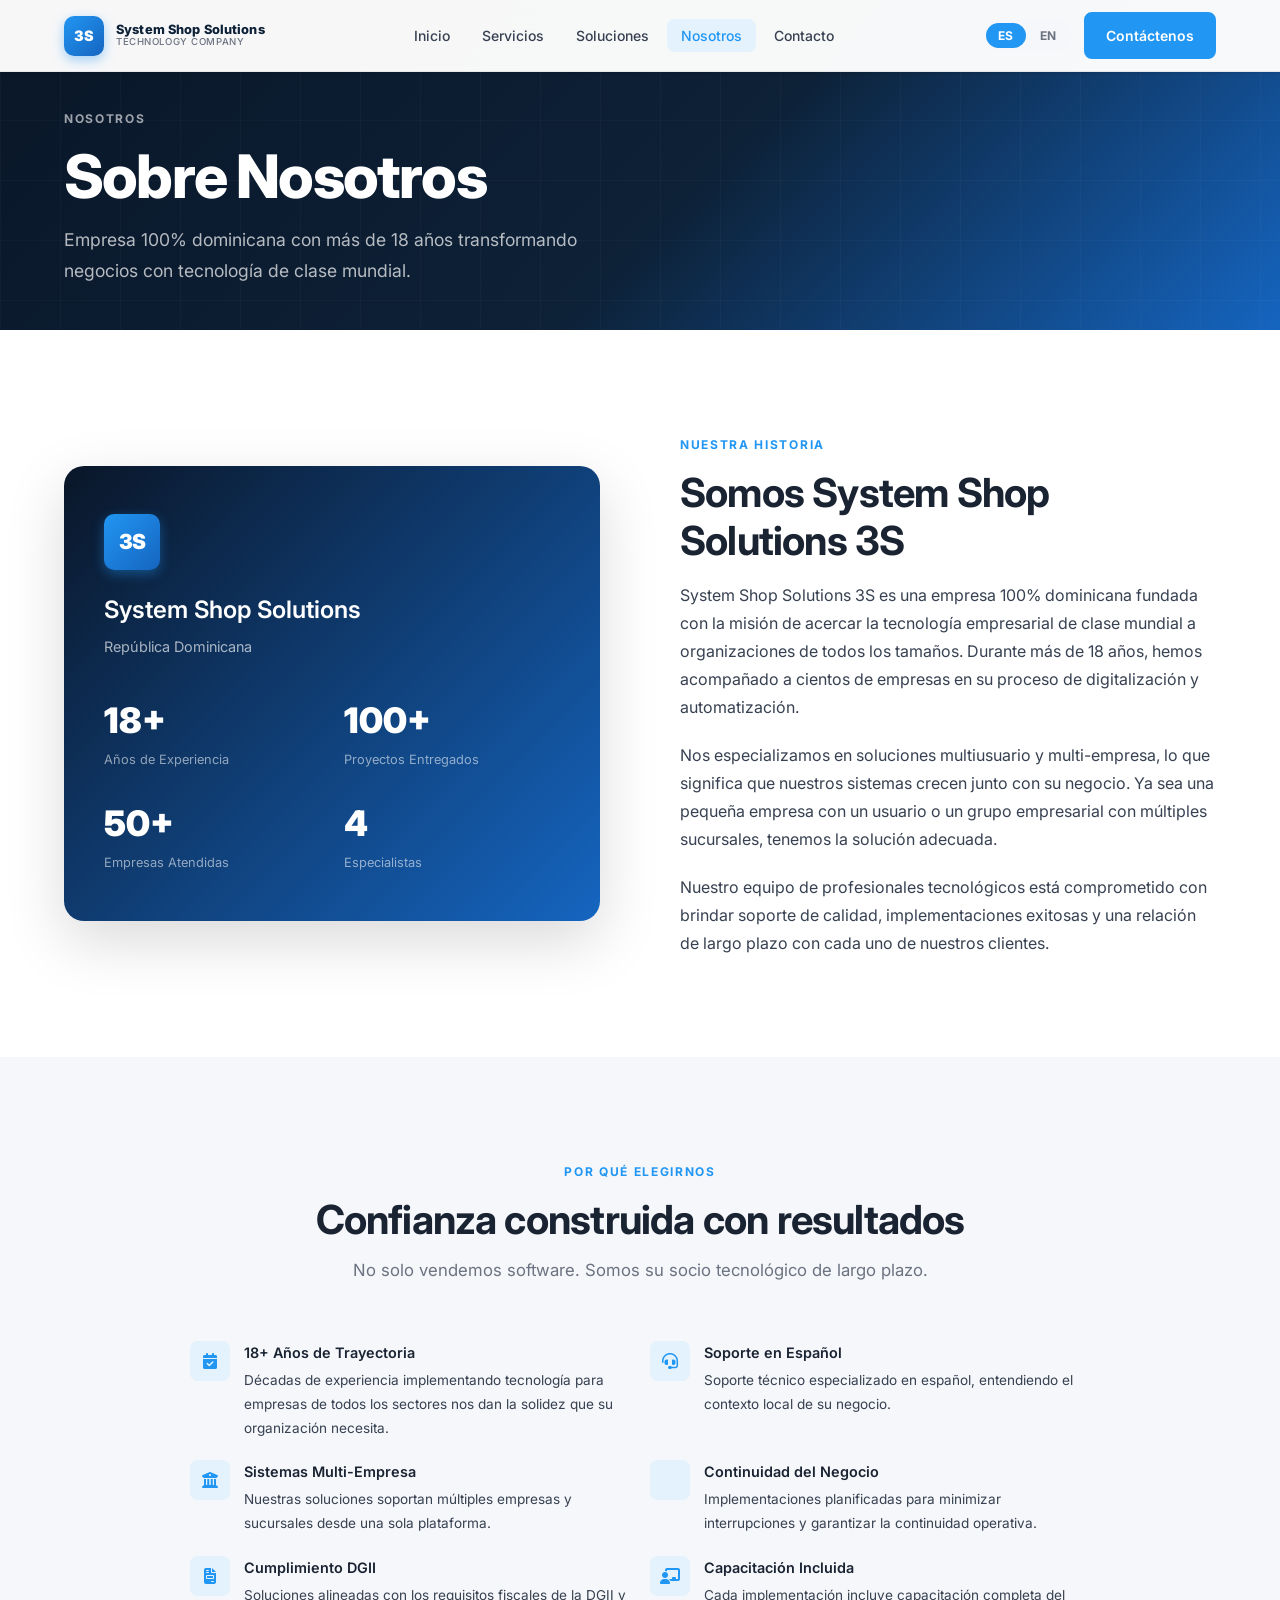
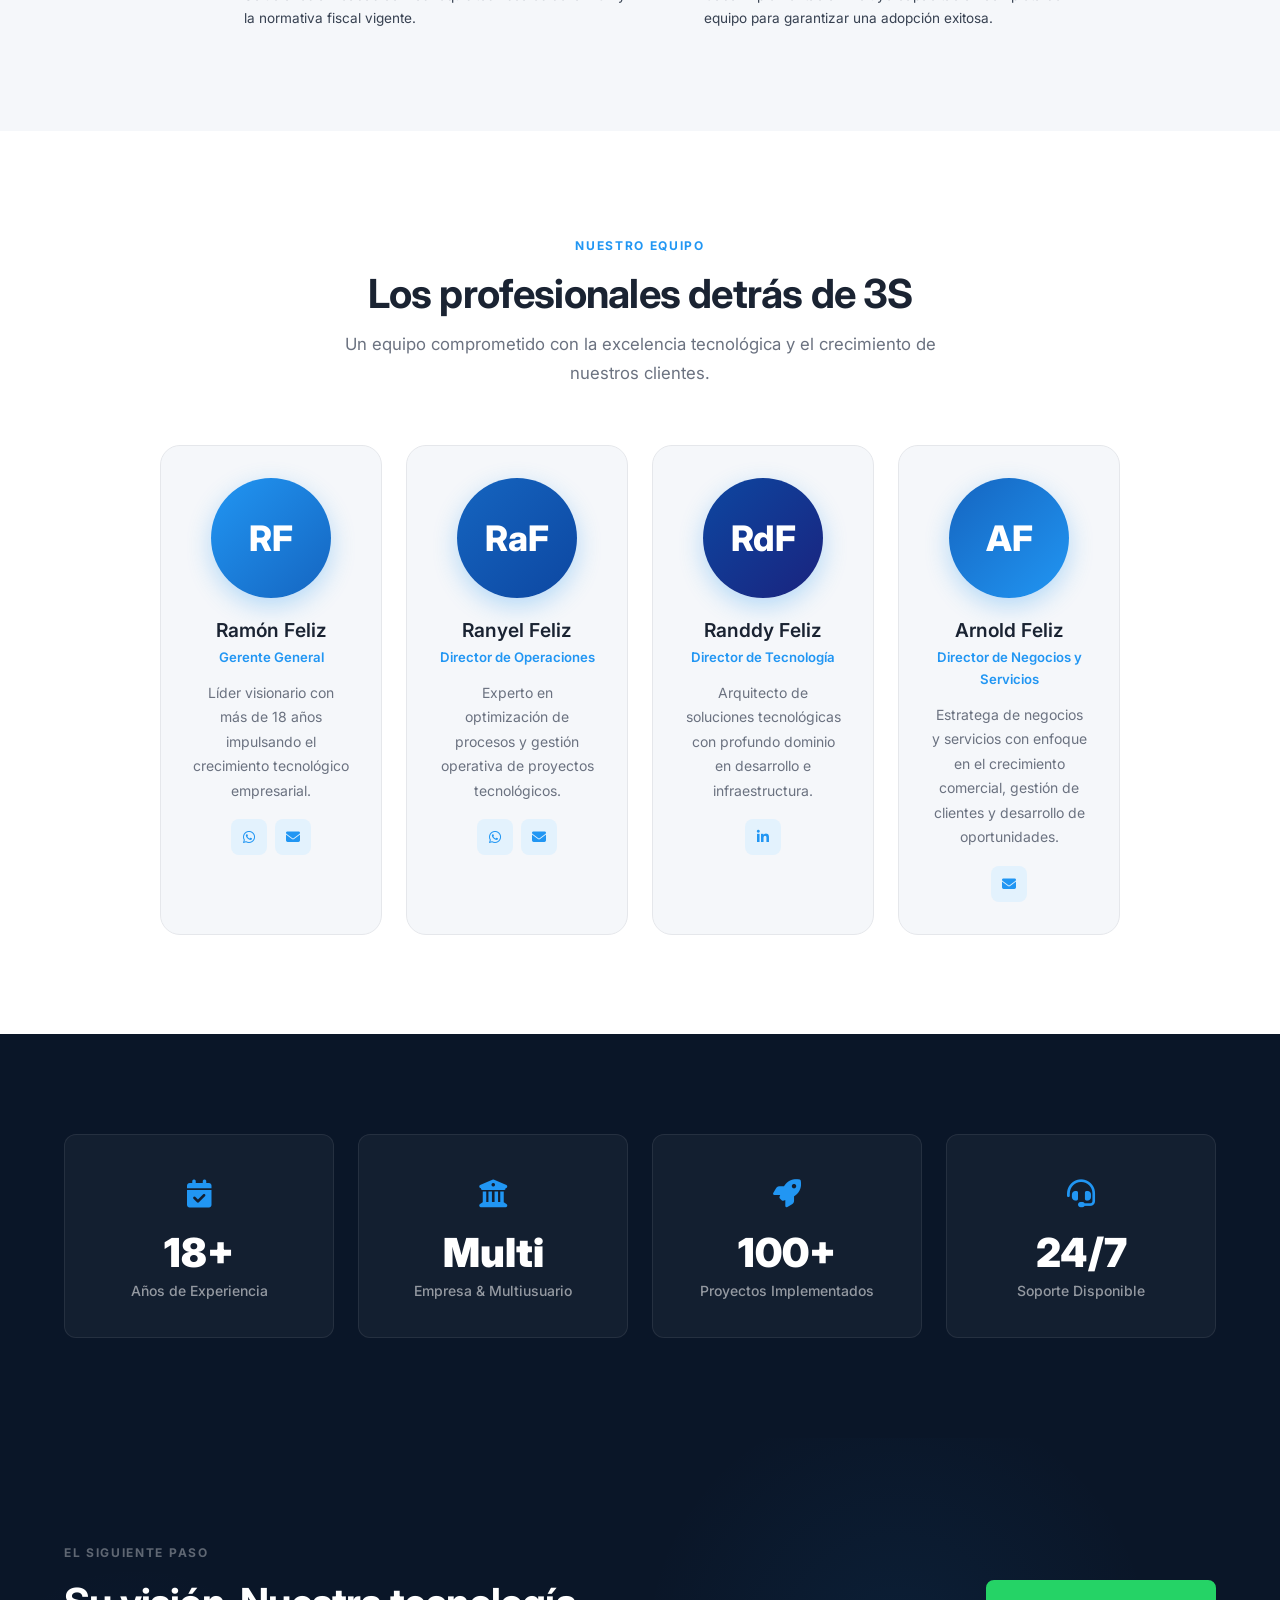
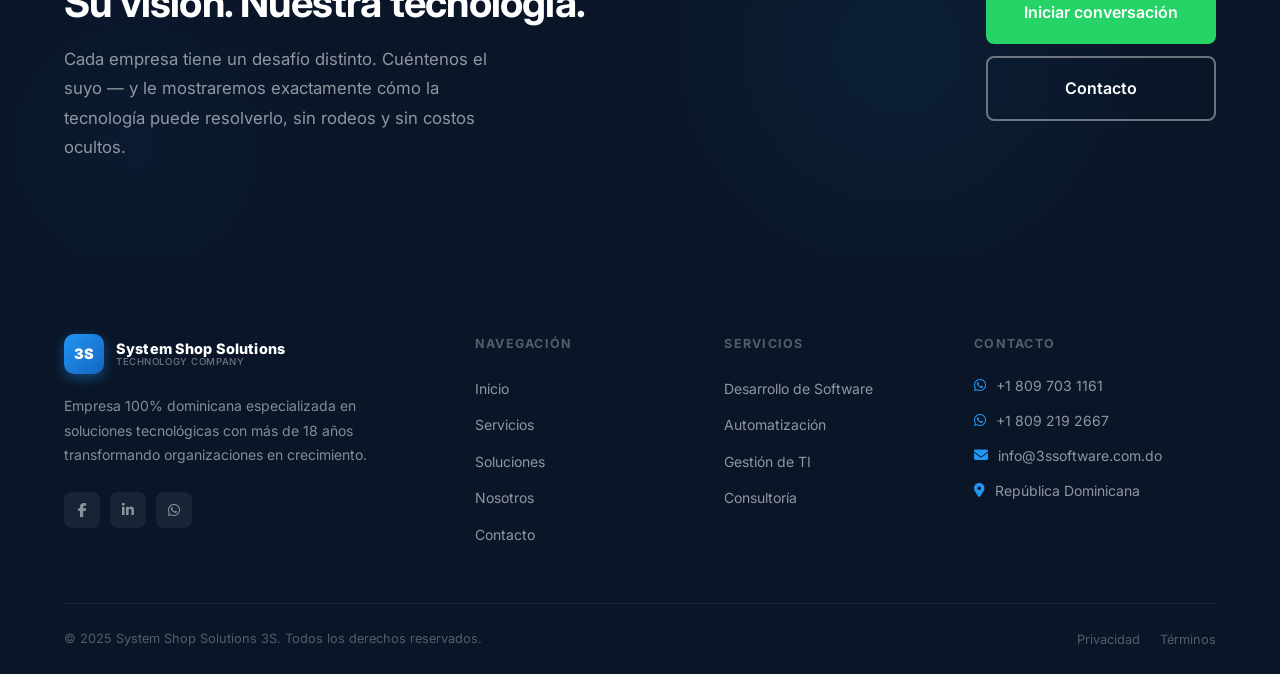
==== about.html @ 1a1a466b "Refine mobile UI" ====
<!DOCTYPE html>
<html lang="es">
<head>
  <meta charset="UTF-8" />
  <meta name="viewport" content="width=device-width, initial-scale=1.0" />
  <meta name="description" content="Sobre System Shop Solutions 3S — Empresa dominicana con más de 18 años transformando negocios con tecnología. Conozca nuestro equipo y nuestra historia." />
  <title>Nosotros | System Shop Solutions 3S</title>
  <link rel="stylesheet" href="css/style.css?v=20260325-3" />
  <link rel="stylesheet" href="https://cdnjs.cloudflare.com/ajax/libs/font-awesome/6.5.1/css/all.min.css" />
</head>
<body>

  <!-- NAVBAR -->
  <nav class="navbar white" role="navigation">
    <div class="container nav-inner">
      <a href="index.html" class="nav-logo">
        <div class="logo-mark">3S</div>
        <div class="logo-text">
          <span class="logo-name">System Shop Solutions</span>
          <span class="logo-tag">Technology Company</span>
        </div>
      </a>
      <ul class="nav-links">
        <li><a href="index.html" data-i18n="nav.home">Inicio</a></li>
        <li><a href="services.html" data-i18n="nav.services">Servicios</a></li>
        <li><a href="solutions.html" data-i18n="nav.solutions">Soluciones</a></li>
        <li><a href="about.html" data-i18n="nav.about">Nosotros</a></li>
        <li><a href="contact.html" data-i18n="nav.contact">Contacto</a></li>
      </ul>
      <div class="nav-right">
        <div class="lang-toggle">
          <button class="lang-btn active" data-lang="es">ES</button>
          <button class="lang-btn" data-lang="en">EN</button>
        </div>
        <a href="contact.html" class="btn btn-primary btn-sm" data-i18n="nav.cta">Contáctenos</a>
        <button class="nav-hamburger" aria-label="Open menu" aria-expanded="false">
          <span></span><span></span><span></span>
        </button>
      </div>
    </div>
  </nav>

  <nav class="nav-mobile" id="mobile-menu" aria-label="Mobile navigation">
    <button class="nav-mobile-close" aria-label="Close menu">
      <i class="fa-solid fa-xmark"></i>
    </button>
    <div class="nav-mobile-logo">
      <div class="logo-mark">3S</div>
      <div>
        <span class="logo-name">System Shop Solutions</span>
        <span class="logo-tag">Technology Company</span>
      </div>
    </div>
    <a href="index.html" data-i18n="nav.home">Inicio</a>
    <a href="services.html" data-i18n="nav.services">Servicios</a>
    <a href="solutions.html" data-i18n="nav.solutions">Soluciones</a>
    <a href="about.html" data-i18n="nav.about">Nosotros</a>
    <a href="contact.html" data-i18n="nav.contact">Contacto</a>
    <div class="nav-mobile-footer">
      <a href="https://wa.me/18097031161" class="btn btn-whatsapp" target="_blank" rel="noopener">
        <i class="fa-brands fa-whatsapp"></i> WhatsApp
      </a>
      <div class="lang-toggle">
        <button class="lang-btn active" data-lang="es">ES</button>
        <button class="lang-btn" data-lang="en">EN</button>
      </div>
      <p class="nav-mobile-note">System Shop Solutions 3S &middot; RD</p>
    </div>
  </nav>

  <!-- PAGE HERO -->
  <section class="page-hero">
    <div class="container page-hero-content">
      <span class="section-label section-label--light" data-i18n="nav.about">Nosotros</span>
      <h1 data-i18n="about.page.title">Sobre Nosotros</h1>
      <p data-i18n="about.page.sub">Empresa 100% dominicana con más de 18 años transformando negocios con tecnología de clase mundial.</p>
    </div>
  </section>

  <!-- WHO WE ARE -->
  <section class="section">
    <div class="container">
      <div class="about-intro">

        <!-- Visual side -->
        <div class="about-visual reveal-left">
          <div class="about-visual-card">
            <div class="logo-mark" style="width:56px;height:56px;font-size:1.3rem;margin-bottom:24px;">3S</div>
            <h3 style="color:white;font-size:1.5rem;margin-bottom:8px;">System Shop Solutions</h3>
            <p style="color:rgba(255,255,255,.65);font-size:.9rem;margin-bottom:0;">República Dominicana</p>
            <div class="about-visual-stats">
              <div class="about-visual-stat">
                <div class="value">18+</div>
                <div class="label" data-i18n="hero.stat1.l">Años de Experiencia</div>
              </div>
              <div class="about-visual-stat">
                <div class="value">100+</div>
                <div class="label" data-i18n="hero.stat2.l">Proyectos Entregados</div>
              </div>
              <div class="about-visual-stat">
                <div class="value">50+</div>
                <div class="label" data-i18n="hero.stat3.l">Empresas Atendidas</div>
              </div>
              <div class="about-visual-stat">
                <div class="value">4</div>
                <div class="label" data-i18n="about.specialists">Especialistas</div>
              </div>
            </div>
          </div>
        </div>

        <!-- Text side -->
        <div class="reveal-right">
          <span class="section-label" data-i18n="about.who.label">Nuestra historia</span>
          <h2 class="section-title" data-i18n="about.who.title">Somos System Shop Solutions 3S</h2>
          <p style="margin-bottom:20px;" data-i18n="about.who.p1">
            System Shop Solutions 3S es una empresa 100% dominicana fundada con la misión de acercar la tecnología empresarial de clase mundial a organizaciones de todos los tamaños. Durante más de 18 años, hemos acompañado a cientos de empresas en su proceso de digitalización y automatización.
          </p>
          <p style="margin-bottom:20px;" data-i18n="about.who.p2">
            Nos especializamos en soluciones multiusuario y multi-empresa, lo que significa que nuestros sistemas crecen junto con su negocio. Ya sea una pequeña empresa con un usuario o un grupo empresarial con múltiples sucursales, tenemos la solución adecuada.
          </p>
          <p data-i18n="about.who.p3">
            Nuestro equipo de profesionales tecnológicos está comprometido con brindar soporte de calidad, implementaciones exitosas y una relación de largo plazo con cada uno de nuestros clientes.
          </p>
        </div>

      </div>
    </div>
  </section>

  <!-- TRUST / PILLARS -->
  <section class="section section--bg">
    <div class="container">
      <div class="text-center reveal">
        <span class="section-label" data-i18n="about.trust.label">Por qué elegirnos</span>
        <h2 class="section-title" data-i18n="about.trust.title">Confianza construida con resultados</h2>
        <p class="section-subtitle" data-i18n="about.trust.sub">No solo vendemos software. Somos su socio tecnológico de largo plazo.</p>
      </div>

      <div class="about-pillars" style="max-width:900px;margin:0 auto;">
        <div class="pillar reveal reveal-delay-1">
          <div class="pillar-icon"><i class="fa-solid fa-calendar-check"></i></div>
          <div class="pillar-text">
            <h4 data-i18n="pillar1.t">18+ Años de Trayectoria</h4>
            <p data-i18n="pillar1.d">Décadas de experiencia implementando tecnología para empresas de todos los sectores nos dan la solidez que su organización necesita.</p>
          </div>
        </div>
        <div class="pillar reveal reveal-delay-2">
          <div class="pillar-icon"><i class="fa-solid fa-headset"></i></div>
          <div class="pillar-text">
            <h4 data-i18n="pillar2.t">Soporte en Español</h4>
            <p data-i18n="pillar2.d">Soporte técnico especializado en español, entendiendo el contexto local de su negocio.</p>
          </div>
        </div>
        <div class="pillar reveal reveal-delay-3">
          <div class="pillar-icon"><i class="fa-solid fa-building-columns"></i></div>
          <div class="pillar-text">
            <h4 data-i18n="pillar3.t">Sistemas Multi-Empresa</h4>
            <p data-i18n="pillar3.d">Nuestras soluciones soportan múltiples empresas y sucursales desde una sola plataforma.</p>
          </div>
        </div>
        <div class="pillar reveal reveal-delay-4">
          <div class="pillar-icon"><i class="fa-solid fa-shield-check"></i></div>
          <div class="pillar-text">
            <h4 data-i18n="pillar4.t">Continuidad del Negocio</h4>
            <p data-i18n="pillar4.d">Implementaciones planificadas para minimizar interrupciones y garantizar la continuidad operativa.</p>
          </div>
        </div>
        <div class="pillar reveal reveal-delay-1">
          <div class="pillar-icon"><i class="fa-solid fa-file-invoice"></i></div>
          <div class="pillar-text">
            <h4 data-i18n="pillar5.t">Cumplimiento DGII</h4>
            <p data-i18n="pillar5.d">Soluciones alineadas con los requisitos fiscales de la DGII y la normativa fiscal vigente.</p>
          </div>
        </div>
        <div class="pillar reveal reveal-delay-2">
          <div class="pillar-icon"><i class="fa-solid fa-chalkboard-user"></i></div>
          <div class="pillar-text">
            <h4 data-i18n="pillar6.t">Capacitación Incluida</h4>
            <p data-i18n="pillar6.d">Cada implementación incluye capacitación completa del equipo para garantizar una adopción exitosa.</p>
          </div>
        </div>
      </div>
    </div>
  </section>

  <!-- TEAM -->
  <section class="section">
    <div class="container">
      <div class="text-center reveal">
        <span class="section-label" data-i18n="team.label">Nuestro equipo</span>
        <h2 class="section-title" data-i18n="team.title">Los profesionales detrás de 3S</h2>
        <p class="section-subtitle" data-i18n="team.sub">Un equipo comprometido con la excelencia tecnológica y el crecimiento de nuestros clientes.</p>
      </div>

      <div class="team-grid" style="max-width:960px;margin:0 auto;">
        <!-- Ramon -->
        <div class="team-card reveal reveal-delay-1" style="padding:32px;background:var(--c-bg);border-radius:var(--r-l);">
          <div class="team-avatar" style="width:120px;height:120px;font-size:2.2rem;">RF</div>
          <h3 style="font-size:1.2rem;">Ramón Feliz</h3>
          <div class="team-role" data-i18n="team1.role">Gerente General</div>
          <p data-i18n="team1.bio">Líder visionario con más de 18 años impulsando el crecimiento tecnológico empresarial.</p>
          <div style="display:flex;gap:8px;justify-content:center;margin-top:16px;">
            <a href="https://wa.me/18097031161" class="footer-social" target="_blank" rel="noopener" style="background:var(--c-accent-lt);">
              <i class="fa-brands fa-whatsapp" style="color:var(--c-accent);"></i>
            </a>
            <a href="mailto:info@3ssoftware.com.do" class="footer-social" style="background:var(--c-accent-lt);">
              <i class="fa-solid fa-envelope" style="color:var(--c-accent);"></i>
            </a>
          </div>
        </div>

        <!-- Ranyel -->
        <div class="team-card reveal reveal-delay-2" style="padding:32px;background:var(--c-bg);border-radius:var(--r-l);">
          <div class="team-avatar" style="width:120px;height:120px;font-size:2.2rem;background:linear-gradient(135deg,#1565C0 0%,#0D47A1 100%)">RaF</div>
          <h3 style="font-size:1.2rem;">Ranyel Feliz</h3>
          <div class="team-role" data-i18n="team2.role">Director de Operaciones</div>
          <p data-i18n="team2.bio">Experto en optimización de procesos y gestión operativa de proyectos tecnológicos.</p>
          <div style="display:flex;gap:8px;justify-content:center;margin-top:16px;">
            <a href="https://wa.me/18092192667" class="footer-social" target="_blank" rel="noopener" style="background:var(--c-accent-lt);">
              <i class="fa-brands fa-whatsapp" style="color:var(--c-accent);"></i>
            </a>
            <a href="mailto:ranyelfeliz@hotmail.com" class="footer-social" style="background:var(--c-accent-lt);">
              <i class="fa-solid fa-envelope" style="color:var(--c-accent);"></i>
            </a>
          </div>
        </div>

        <!-- Randdy -->
        <div class="team-card reveal reveal-delay-3" style="padding:32px;background:var(--c-bg);border-radius:var(--r-l);">
          <div class="team-avatar" style="width:120px;height:120px;font-size:2.2rem;background:linear-gradient(135deg,#0D47A1 0%,#1A237E 100%)">RdF</div>
          <h3 style="font-size:1.2rem;">Randdy Feliz</h3>
          <div class="team-role" data-i18n="team3.role">Director de Tecnología</div>
          <p data-i18n="team3.bio">Arquitecto de soluciones tecnológicas con profundo dominio en desarrollo e infraestructura.</p>
          <div style="display:flex;gap:8px;justify-content:center;margin-top:16px;">
            <a href="http://linkedin.com/company/system-shop-solutions-3s" class="footer-social" target="_blank" rel="noopener" style="background:var(--c-accent-lt);">
              <i class="fa-brands fa-linkedin-in" style="color:var(--c-accent);"></i>
            </a>
          </div>
        </div>

        <!-- Arnold -->
        <div class="team-card reveal reveal-delay-4" style="padding:32px;background:var(--c-bg);border-radius:var(--r-l);">
          <div class="team-avatar" style="width:120px;height:120px;font-size:2.2rem;background:linear-gradient(135deg,#1565C0 0%,#2196F3 100%)">AF</div>
          <h3 style="font-size:1.2rem;">Arnold Feliz</h3>
          <div class="team-role" data-i18n="team4.role">Director de Negocios y Servicios</div>
          <p data-i18n="team4.bio">Estratega de negocios y servicios con enfoque en el crecimiento comercial, gestión de clientes y desarrollo de oportunidades.</p>
          <div style="display:flex;gap:8px;justify-content:center;margin-top:16px;">
            <a href="mailto:felizarnold@gmail.com" class="footer-social" style="background:var(--c-accent-lt);">
              <i class="fa-solid fa-envelope" style="color:var(--c-accent);"></i>
            </a>
          </div>
        </div>
      </div>
    </div>
  </section>

  <!-- METRICS -->
  <section class="section section--dark">
    <div class="container">
      <div class="metrics-grid">
        <div class="metric-card reveal reveal-delay-1">
          <div class="metric-icon"><i class="fa-solid fa-calendar-check"></i></div>
          <div class="metric-value" data-i18n="met1.v">18+</div>
          <div class="metric-label" data-i18n="met1.l">Años de Experiencia</div>
        </div>
        <div class="metric-card reveal reveal-delay-2">
          <div class="metric-icon"><i class="fa-solid fa-building-columns"></i></div>
          <div class="metric-value" data-i18n="met2.v">Multi</div>
          <div class="metric-label" data-i18n="met2.l">Empresa &amp; Multiusuario</div>
        </div>
        <div class="metric-card reveal reveal-delay-3">
          <div class="metric-icon"><i class="fa-solid fa-rocket"></i></div>
          <div class="metric-value" data-i18n="met3.v">100+</div>
          <div class="metric-label" data-i18n="met3.l">Proyectos Implementados</div>
        </div>
        <div class="metric-card reveal reveal-delay-4">
          <div class="metric-icon"><i class="fa-solid fa-headset"></i></div>
          <div class="metric-value" data-i18n="met4.v">24/7</div>
          <div class="metric-label" data-i18n="met4.l">Soporte Disponible</div>
        </div>
      </div>
    </div>
  </section>

  <!-- CTA -->
  <section class="section--cta-premium">
    <div class="container">
      <div class="cta-premium-inner">
        <div class="cta-premium-text reveal-left">
          <span class="section-label" data-i18n="cta.label">El siguiente paso</span>
          <h2 data-i18n="cta.title">Su visión. Nuestra tecnología.</h2>
          <p data-i18n="cta.text">Cuéntenos sobre su empresa y sus objetivos. Diseñamos la solución tecnológica exacta que necesita para crecer, automatizar y competir.</p>
        </div>
        <div class="cta-premium-actions reveal-right">
          <a href="https://wa.me/18097031161?text=Hola,%20me%20gustar%C3%ADa%20saber%20m%C3%A1s%20sobre%203S."
             class="btn btn-whatsapp btn-lg" target="_blank" rel="noopener" data-i18n="cta.btn1">
            <i class="fa-brands fa-whatsapp"></i> Iniciar conversación
          </a>
          <a href="contact.html" class="btn btn-outline btn-lg" data-i18n="nav.contact">Contacto</a>
        </div>
      </div>
    </div>
  </section>

  <!-- FOOTER -->
  <footer class="footer" role="contentinfo">
    <div class="container">
      <div class="footer-grid">
        <div class="footer-brand">
          <div class="nav-logo" style="margin-bottom:0;">
            <div class="logo-mark">3S</div>
            <div class="logo-text">
              <span class="logo-name">System Shop Solutions</span>
              <span class="logo-tag">Technology Company</span>
            </div>
          </div>
          <p class="footer-desc" data-i18n="footer.desc">Empresa dominicana especializada en soluciones tecnológicas empresariales con más de 18 años de experiencia.</p>
          <div class="footer-socials">
            <a href="https://www.facebook.com/p/System-Shop-Solutions-3S-100071545629619/" class="footer-social footer-social--facebook" target="_blank" rel="noopener" aria-label="Facebook"><i class="fa-brands fa-facebook-f"></i></a>
            <a href="http://linkedin.com/company/system-shop-solutions-3s" class="footer-social footer-social--linkedin" target="_blank" rel="noopener" aria-label="LinkedIn"><i class="fa-brands fa-linkedin-in"></i></a>
            <a href="https://wa.me/18097031161" class="footer-social" target="_blank" rel="noopener" aria-label="WhatsApp"><i class="fa-brands fa-whatsapp"></i></a>
          </div>
        </div>
        <div class="footer-col">
          <h4 data-i18n="footer.nav">Navegación</h4>
          <ul class="footer-links">
            <li><a href="index.html" data-i18n="nav.home">Inicio</a></li>
            <li><a href="services.html" data-i18n="nav.services">Servicios</a></li>
            <li><a href="solutions.html" data-i18n="nav.solutions">Soluciones</a></li>
            <li><a href="about.html" data-i18n="nav.about">Nosotros</a></li>
            <li><a href="contact.html" data-i18n="nav.contact">Contacto</a></li>
          </ul>
        </div>
        <div class="footer-col">
          <h4 data-i18n="footer.services">Servicios</h4>
          <ul class="footer-links">
            <li><a href="services.html" data-i18n="footer.srv1">Desarrollo de Software</a></li>
            <li><a href="services.html" data-i18n="footer.srv2">Automatización</a></li>
            <li><a href="services.html" data-i18n="footer.srv3">Gestión de TI</a></li>
            <li><a href="services.html" data-i18n="footer.srv4">Consultoría</a></li>
          </ul>
        </div>
        <div class="footer-col">
          <h4 data-i18n="footer.contact">Contacto</h4>
          <div class="footer-contact-items">
            <div class="footer-contact-item"><i class="fa-brands fa-whatsapp"></i><span>+1 809 703 1161</span></div>
            <div class="footer-contact-item"><i class="fa-brands fa-whatsapp"></i><span>+1 809 219 2667</span></div>
            <div class="footer-contact-item"><i class="fa-solid fa-envelope"></i><span>info@3ssoftware.com.do</span></div>
            <div class="footer-contact-item"><i class="fa-solid fa-location-dot"></i><span>República Dominicana</span></div>
          </div>
        </div>
      </div>
      <div class="footer-bottom">
        <p class="footer-copy" data-i18n="footer.copy">© 2025 System Shop Solutions 3S. Todos los derechos reservados.</p>
        <div class="footer-legal">
          <a href="#" data-i18n="footer.privacy">Privacidad</a>
          <a href="#" data-i18n="footer.terms">Términos</a>
        </div>
      </div>
    </div>
  </footer>

  <script src="js/i18n.js?v=20260325-3"></script>
  <script src="js/main.js?v=20260325-3"></script>
</body>
</html>
---- css/style.css ----
/* ============================================================
   SYSTEM SHOP SOLUTIONS 3S — Main Stylesheet
   ============================================================ */

@import url('https://fonts.googleapis.com/css2?family=Inter:wght@300;400;500;600;700;800;900&display=swap');

/* === Design Tokens === */
:root {
  --c-dark:        #0A1628;
  --c-primary:     #0D2137;
  --c-blue:        #1565C0;
  --c-accent:      #2196F3;
  --c-accent-h:    #1976D2;
  --c-accent-lt:   #E3F2FD;
  --c-bg:          #F5F7FA;
  --c-white:       #FFFFFF;
  --c-text:        #1A2332;
  --c-body:        #374151;
  --c-muted:       #6B7280;
  --c-border:      #E5E7EB;
  --c-border-dark: rgba(255,255,255,.1);

  --sh-sm:   0 1px 3px rgba(0,0,0,.08), 0 1px 2px rgba(0,0,0,.04);
  --sh-md:   0 4px 16px rgba(0,0,0,.08);
  --sh-lg:   0 10px 40px rgba(0,0,0,.1);
  --sh-xl:   0 20px 60px rgba(0,0,0,.15);
  --sh-blue: 0 8px 32px rgba(33,150,243,.3);

  --r-s:  8px;
  --r-m:  12px;
  --r-l:  20px;
  --r-xl: 32px;

  --ease: cubic-bezier(0.4, 0, 0.2, 1);
  --t:    0.3s var(--ease);
  --font: 'Inter', system-ui, -apple-system, sans-serif;
  --nav-h: 72px;
}

/* === Reset === */
*, *::before, *::after { box-sizing: border-box; margin: 0; padding: 0; }
html { scroll-behavior: smooth; font-size: 16px; }
body {
  font-family: var(--font);
  color: var(--c-text);
  background: var(--c-white);
  line-height: 1.65;
  -webkit-font-smoothing: antialiased;
  overflow-x: hidden;
}
img { max-width: 100%; display: block; }
a { text-decoration: none; color: inherit; }
ul { list-style: none; }
button { cursor: pointer; border: none; background: none; font-family: var(--font); }

/* === Typography Scale === */
h1 { font-size: clamp(2.2rem, 5vw, 3.75rem); font-weight: 800; line-height: 1.1; letter-spacing: -.03em; }
h2 { font-size: clamp(1.6rem, 3.5vw, 2.5rem); font-weight: 700; line-height: 1.2; letter-spacing: -.02em; }
h3 { font-size: clamp(1.15rem, 2vw, 1.4rem); font-weight: 600; line-height: 1.3; }
h4 { font-size: 1rem; font-weight: 600; }
p  { color: var(--c-body); line-height: 1.75; }

/* === Utilities === */
.container {
  width: 100%;
  max-width: 1200px;
  margin: 0 auto;
  padding: 0 24px;
}
.container--wide  { max-width: 1400px; }
.container--narrow{ max-width: 800px; }

.section {
  padding: 100px 0;
}
.section--sm { padding: 64px 0; }
.section--dark {
  background: var(--c-dark);
  color: var(--c-white);
}
.section--bg {
  background: var(--c-bg);
}
.section--blue {
  background: var(--c-blue);
  color: var(--c-white);
}

.section-label {
  display: inline-block;
  font-size: .75rem;
  font-weight: 700;
  letter-spacing: .14em;
  text-transform: uppercase;
  color: var(--c-accent);
  margin-bottom: 12px;
}
.section-label--light { color: rgba(255,255,255,.6); }

.section-title {
  margin-bottom: 16px;
}
.section-subtitle {
  font-size: 1.05rem;
  color: var(--c-muted);
  max-width: 600px;
  margin-bottom: 56px;
}
.section-subtitle--light { color: rgba(255,255,255,.7); }

.text-center { text-align: center; }
.text-center .section-subtitle { margin-left: auto; margin-right: auto; }

/* === Buttons === */
.btn {
  display: inline-flex;
  align-items: center;
  gap: 8px;
  padding: 14px 28px;
  border-radius: var(--r-s);
  font-size: .9375rem;
  font-weight: 600;
  transition: var(--t);
  cursor: pointer;
  border: 2px solid transparent;
  white-space: nowrap;
}
.btn-primary {
  background: var(--c-accent);
  color: var(--c-white);
  border-color: var(--c-accent);
}
.btn-primary:hover {
  background: var(--c-accent-h);
  border-color: var(--c-accent-h);
  transform: translateY(-2px);
  box-shadow: var(--sh-blue);
}
.btn-outline {
  background: transparent;
  color: var(--c-white);
  border-color: rgba(255,255,255,.4);
}
.btn-outline:hover {
  background: rgba(255,255,255,.1);
  border-color: rgba(255,255,255,.8);
  transform: translateY(-2px);
}
.btn-outline-dark {
  background: transparent;
  color: var(--c-accent);
  border-color: var(--c-accent);
}
.btn-outline-dark:hover {
  background: var(--c-accent);
  color: var(--c-white);
  transform: translateY(-2px);
}
.btn-whatsapp {
  background: #25D366;
  color: var(--c-white);
  border-color: #25D366;
}
.btn-whatsapp:hover {
  background: #1ebe5a;
  border-color: #1ebe5a;
  transform: translateY(-2px);
  box-shadow: 0 8px 24px rgba(37,211,102,.4);
}
.btn-lg {
  padding: 17px 36px;
  font-size: 1rem;
}
.btn-sm {
  padding: 10px 20px;
  font-size: .875rem;
}

/* ============================================================
   NAVBAR
   ============================================================ */
.navbar {
  position: fixed;
  top: 0; left: 0; right: 0;
  z-index: 1000;
  height: var(--nav-h);
  display: flex;
  align-items: center;
  transition: background var(--t), box-shadow var(--t), border-color var(--t);
  border-bottom: 1px solid transparent;
}
.navbar.transparent {
  background: transparent;
}
.navbar.scrolled {
  background: rgba(10,22,40,.95);
  backdrop-filter: blur(16px);
  -webkit-backdrop-filter: blur(16px);
  border-bottom-color: rgba(255,255,255,.06);
  box-shadow: 0 4px 24px rgba(0,0,0,.3);
}
.navbar.white {
  background: rgba(255,255,255,.97);
  backdrop-filter: blur(16px);
  border-bottom-color: var(--c-border);
  box-shadow: var(--sh-sm);
}
.navbar.white.scrolled {
  background: rgba(255,255,255,.98);
  box-shadow: var(--sh-md);
}

.nav-inner {
  display: flex;
  align-items: center;
  justify-content: space-between;
  width: 100%;
}

/* Logo */
.nav-logo {
  display: flex;
  align-items: center;
  gap: 12px;
  flex-shrink: 0;
}
.logo-mark {
  width: 40px; height: 40px;
  background: linear-gradient(135deg, var(--c-accent) 0%, var(--c-blue) 100%);
  border-radius: 10px;
  display: flex;
  align-items: center;
  justify-content: center;
  font-size: .9rem;
  font-weight: 900;
  color: white;
  letter-spacing: -.03em;
  flex-shrink: 0;
  box-shadow: 0 4px 12px rgba(33,150,243,.4);
}
.logo-text {
  display: flex;
  flex-direction: column;
  line-height: 1.1;
}
.logo-name {
  font-size: .8rem;
  font-weight: 800;
  letter-spacing: .01em;
  color: var(--c-white);
}
.logo-tag  {
  font-size: .6rem;
  font-weight: 500;
  color: rgba(255,255,255,.55);
  letter-spacing: .06em;
  text-transform: uppercase;
}
.navbar.white .logo-name { color: var(--c-primary); }
.navbar.white .logo-tag  { color: var(--c-muted); }

/* Nav links */
.nav-links {
  display: flex;
  align-items: center;
  gap: 4px;
}
.nav-links a {
  padding: 8px 14px;
  border-radius: var(--r-s);
  font-size: .875rem;
  font-weight: 500;
  color: rgba(255,255,255,.8);
  transition: var(--t);
}
.nav-links a:hover,
.nav-links a.active {
  color: var(--c-white);
  background: rgba(255,255,255,.1);
}
.navbar.white .nav-links a { color: var(--c-body); }
.navbar.white .nav-links a:hover,
.navbar.white .nav-links a.active {
  color: var(--c-accent);
  background: var(--c-accent-lt);
}

/* Nav right */
.nav-right {
  display: flex;
  align-items: center;
  gap: 12px;
}

/* Language toggle */
.lang-toggle {
  display: flex;
  align-items: center;
  background: rgba(255,255,255,.1);
  border-radius: 30px;
  padding: 3px;
  gap: 2px;
}
.navbar.white .lang-toggle {
  background: var(--c-bg);
}
.lang-btn {
  padding: 5px 12px;
  border-radius: 24px;
  font-size: .75rem;
  font-weight: 700;
  letter-spacing: .05em;
  color: rgba(255,255,255,.5);
  transition: var(--t);
}
.lang-btn.active {
  background: var(--c-accent);
  color: var(--c-white);
}
.navbar.white .lang-btn { color: var(--c-muted); }
.navbar.white .lang-btn.active { background: var(--c-accent); color: white; }

/* Hamburger */
.nav-hamburger {
  display: none;
  flex-direction: column;
  gap: 5px;
  padding: 6px;
  cursor: pointer;
}
.nav-hamburger span {
  display: block;
  width: 22px; height: 2px;
  background: var(--c-white);
  border-radius: 2px;
  transition: var(--t);
}
.navbar.white .nav-hamburger span { background: var(--c-text); }

/* Mobile menu */
.nav-mobile {
  display: none;
  position: fixed;
  inset: 0;
  background: var(--c-dark);
  z-index: 1001; /* above navbar (1000) so it fully covers it */
  flex-direction: column;
  padding: 88px 32px 40px;
  gap: 8px;
  overflow-y: auto;
}
.nav-mobile.open {
  display: flex;
  animation: menuSlideIn .22s ease forwards;
}
@keyframes menuSlideIn {
  from { opacity: 0; transform: translateY(-6px); }
  to   { opacity: 1; transform: translateY(0); }
}
.nav-mobile a {
  font-size: 1.4rem;
  font-weight: 700;
  color: rgba(255,255,255,.85);
  padding: 12px 0;
  border-bottom: 1px solid rgba(255,255,255,.06);
  transition: var(--t);
}
.nav-mobile a:hover, .nav-mobile a.active { color: var(--c-accent); }
.nav-mobile-footer {
  margin-top: auto;
  padding-top: 20px;
  border-top: 1px solid rgba(255,255,255,.08);
  display: flex;
  flex-direction: column;
  gap: 10px;
}

/* ============================================================
   HERO
   ============================================================ */
.hero {
  position: relative;
  min-height: 100vh;
  display: flex;
  align-items: center;
  background: linear-gradient(135deg, #0A1628 0%, #0D2137 40%, #1565C0 100%);
  overflow: hidden;
  padding-top: var(--nav-h);
}

/* Geometric background pattern */
.hero::before {
  content: '';
  position: absolute;
  inset: 0;
  background-image:
    radial-gradient(circle at 70% 50%, rgba(33,150,243,.12) 0%, transparent 60%),
    radial-gradient(circle at 20% 80%, rgba(21,101,192,.2) 0%, transparent 50%);
}

/* Grid lines overlay */
.hero-grid {
  position: absolute;
  inset: 0;
  background-image:
    linear-gradient(rgba(255,255,255,.03) 1px, transparent 1px),
    linear-gradient(90deg, rgba(255,255,255,.03) 1px, transparent 1px);
  background-size: 60px 60px;
  mask-image: radial-gradient(ellipse at center, black 40%, transparent 80%);
}

.hero-content {
  display: grid;
  grid-template-columns: 1fr 1fr;
  gap: 60px;
  align-items: center;
  position: relative;
  z-index: 1;
  width: 100%;
  padding: 80px 0;
}

.hero-left {}

.hero-badge {
  display: inline-flex;
  align-items: center;
  gap: 8px;
  background: rgba(33,150,243,.15);
  border: 1px solid rgba(33,150,243,.3);
  border-radius: 30px;
  padding: 8px 16px;
  font-size: .78rem;
  font-weight: 600;
  color: rgba(255,255,255,.85);
  letter-spacing: .05em;
  text-transform: uppercase;
  margin-bottom: 28px;
}
.hero-badge i { color: var(--c-accent); font-size: .7rem; }

.hero-title {
  color: var(--c-white);
  margin-bottom: 24px;
}
.hero-title span {
  background: linear-gradient(90deg, #2196F3 0%, #42A5F5 100%);
  -webkit-background-clip: text;
  -webkit-text-fill-color: transparent;
  background-clip: text;
}

.hero-subtitle {
  font-size: 1.125rem;
  color: rgba(255,255,255,.7);
  line-height: 1.75;
  margin-bottom: 44px;
  max-width: 480px;
}

.hero-cta {
  display: flex;
  flex-wrap: wrap;
  gap: 14px;
  margin-bottom: 56px;
}

.hero-stats {
  display: flex;
  gap: 36px;
  flex-wrap: wrap;
}
.hero-stat {
  display: flex;
  flex-direction: column;
}
.hero-stat-value {
  font-size: 1.75rem;
  font-weight: 800;
  color: var(--c-white);
  line-height: 1;
}
.hero-stat-label {
  font-size: .75rem;
  color: rgba(255,255,255,.5);
  font-weight: 500;
  margin-top: 4px;
}

/* === Dashboard Widget === */
.hero-right {
  display: flex;
  justify-content: center;
}

.dashboard-widget {
  width: 100%;
  max-width: 480px;
  background: rgba(13,33,55,.85);
  backdrop-filter: blur(20px);
  border: 1px solid rgba(255,255,255,.1);
  border-radius: var(--r-l);
  overflow: hidden;
  box-shadow:
    0 40px 80px rgba(0,0,0,.5),
    inset 0 1px 0 rgba(255,255,255,.1);
  animation: floatWidget 6s ease-in-out infinite;
}

@keyframes floatWidget {
  0%, 100% { transform: translateY(0); }
  50%       { transform: translateY(-12px); }
}

.dw-header {
  display: flex;
  align-items: center;
  justify-content: space-between;
  padding: 16px 20px;
  border-bottom: 1px solid rgba(255,255,255,.06);
}
.dw-dots {
  display: flex;
  gap: 6px;
}
.dw-dots span {
  width: 10px; height: 10px;
  border-radius: 50%;
}
.dw-dots span:nth-child(1) { background: #FF5F57; }
.dw-dots span:nth-child(2) { background: #FEBC2E; }
.dw-dots span:nth-child(3) { background: #28C840; }

.dw-title {
  font-size: .78rem;
  font-weight: 600;
  color: rgba(255,255,255,.6);
  letter-spacing: .06em;
  text-transform: uppercase;
}
.dw-badge {
  font-size: .68rem;
  background: rgba(33,150,243,.2);
  border: 1px solid rgba(33,150,243,.3);
  color: #42A5F5;
  padding: 3px 9px;
  border-radius: 12px;
  font-weight: 600;
}

.dw-metrics {
  display: grid;
  grid-template-columns: repeat(3, 1fr);
  gap: 1px;
  background: rgba(255,255,255,.04);
  margin: 0;
}
.dw-metric {
  padding: 16px 14px;
  background: rgba(13,33,55,.6);
}
.dw-metric-label {
  font-size: .66rem;
  color: rgba(255,255,255,.4);
  font-weight: 500;
  letter-spacing: .06em;
  text-transform: uppercase;
  margin-bottom: 6px;
}
.dw-metric-value {
  font-size: 1.2rem;
  font-weight: 800;
  color: var(--c-white);
  line-height: 1;
  margin-bottom: 4px;
}
.dw-metric-change {
  font-size: .65rem;
  font-weight: 600;
  display: flex;
  align-items: center;
  gap: 3px;
}
.dw-metric-change.up { color: #4CAF50; }
.dw-metric-change.neutral { color: rgba(255,255,255,.4); }

.dw-chart {
  padding: 20px 20px 10px;
}
.dw-chart-title {
  font-size: .7rem;
  font-weight: 600;
  color: rgba(255,255,255,.4);
  letter-spacing: .08em;
  text-transform: uppercase;
  margin-bottom: 12px;
}
.dw-chart svg {
  width: 100%;
  height: 80px;
  overflow: visible;
}

.dw-bars {
  display: flex;
  gap: 6px;
  align-items: flex-end;
  padding: 16px 20px 20px;
  height: 80px;
}
.dw-bar {
  flex: 1;
  border-radius: 4px 4px 0 0;
  background: rgba(33,150,243,.2);
  transition: var(--t);
  position: relative;
}
.dw-bar.active { background: var(--c-accent); }
.dw-bar:hover { background: rgba(33,150,243,.5); }

.dw-footer {
  display: flex;
  align-items: center;
  justify-content: space-between;
  padding: 14px 20px;
  border-top: 1px solid rgba(255,255,255,.05);
}
.dw-status {
  display: flex;
  align-items: center;
  gap: 6px;
  font-size: .7rem;
  color: rgba(255,255,255,.4);
}
.dw-pulse {
  width: 6px; height: 6px;
  border-radius: 50%;
  background: #4CAF50;
  animation: pulse 2s ease-in-out infinite;
}
@keyframes pulse {
  0%, 100% { opacity: 1; transform: scale(1); }
  50%       { opacity: .5; transform: scale(1.3); }
}
.dw-timestamp {
  font-size: .66rem;
  color: rgba(255,255,255,.25);
}

/* ============================================================
   INNER PAGE HERO (shorter)
   ============================================================ */
.page-hero {
  background: linear-gradient(135deg, #0A1628 0%, #0D2137 55%, #1565C0 100%);
  padding: calc(var(--nav-h) + 32px) 0 44px;
  position: relative;
  overflow: hidden;
}
.page-hero::before {
  content: '';
  position: absolute;
  inset: 0;
  background-image:
    linear-gradient(rgba(255,255,255,.025) 1px, transparent 1px),
    linear-gradient(90deg, rgba(255,255,255,.025) 1px, transparent 1px);
  background-size: 60px 60px;
}
.page-hero-content { position: relative; z-index: 1; }
.page-hero h1 { color: var(--c-white); margin-bottom: 16px; }
.page-hero p  { color: rgba(255,255,255,.7); font-size: 1.1rem; max-width: 560px; }

/* ============================================================
   INTRO / FEATURES
   ============================================================ */
.features-grid {
  display: grid;
  grid-template-columns: repeat(3, 1fr);
  gap: 32px;
}
.feature-card {
  padding: 36px 28px;
  border-radius: var(--r-m);
  background: var(--c-white);
  border: 1px solid var(--c-border);
  transition: var(--t);
}
.feature-card:hover {
  transform: translateY(-6px);
  box-shadow: var(--sh-lg);
  border-color: transparent;
}
.feature-icon {
  width: 52px; height: 52px;
  border-radius: var(--r-s);
  background: var(--c-accent-lt);
  color: var(--c-accent);
  display: flex;
  align-items: center;
  justify-content: center;
  font-size: 1.25rem;
  margin-bottom: 20px;
}
.feature-card h3 { margin-bottom: 10px; }
.feature-card p { font-size: .9375rem; }

/* ============================================================
   SERVICE CARDS
   ============================================================ */
.services-grid {
  display: grid;
  grid-template-columns: repeat(3, 1fr);
  gap: 24px;
}
.service-card {
  padding: 32px 28px;
  border-radius: var(--r-m);
  background: var(--c-white);
  border: 1px solid var(--c-border);
  transition: var(--t);
  position: relative;
  overflow: hidden;
}
.service-card::after {
  content: '';
  position: absolute;
  bottom: 0; left: 0; right: 0;
  height: 3px;
  background: linear-gradient(90deg, var(--c-accent), var(--c-blue));
  transform: scaleX(0);
  transition: transform var(--t);
  transform-origin: left;
}
.service-card:hover {
  transform: translateY(-6px);
  box-shadow: var(--sh-lg);
  border-color: transparent;
}
.service-card:hover::after { transform: scaleX(1); }

.service-icon {
  width: 56px; height: 56px;
  border-radius: var(--r-s);
  display: flex;
  align-items: center;
  justify-content: center;
  font-size: 1.4rem;
  margin-bottom: 20px;
  background: var(--c-accent-lt);
  color: var(--c-accent);
}
.service-card h3 { margin-bottom: 10px; font-size: 1.1rem; }
.service-card p  { font-size: .9rem; }
.service-card .card-link {
  display: inline-flex;
  align-items: center;
  gap: 6px;
  font-size: .875rem;
  font-weight: 600;
  color: var(--c-accent);
  margin-top: 20px;
  transition: var(--t);
}
.service-card:hover .card-link { gap: 10px; }

/* Services page groups */
.service-group {
  margin-bottom: 72px;
}
.service-group-header {
  display: flex;
  align-items: center;
  gap: 16px;
  margin-bottom: 36px;
  padding-bottom: 20px;
  border-bottom: 1px solid var(--c-border);
}
.service-group-num {
  width: 40px; height: 40px;
  border-radius: 50%;
  background: var(--c-accent);
  color: white;
  display: flex;
  align-items: center;
  justify-content: center;
  font-size: .875rem;
  font-weight: 700;
  flex-shrink: 0;
}
.service-group h2 {
  font-size: 1.4rem;
  margin: 0;
}

/* ============================================================
   METRICS (KPI CARDS)
   ============================================================ */
.metrics-grid {
  display: grid;
  grid-template-columns: repeat(4, 1fr);
  gap: 24px;
}
.metric-card {
  padding: 36px 28px;
  border-radius: var(--r-m);
  background: rgba(255,255,255,.04);
  border: 1px solid rgba(255,255,255,.08);
  text-align: center;
  transition: var(--t);
  position: relative;
  overflow: hidden;
}
.metric-card::before {
  content: '';
  position: absolute;
  top: 0; left: 0; right: 0;
  height: 2px;
  background: linear-gradient(90deg, var(--c-accent), var(--c-blue));
  opacity: 0;
  transition: var(--t);
}
.metric-card:hover {
  background: rgba(255,255,255,.07);
  transform: translateY(-4px);
}
.metric-card:hover::before { opacity: 1; }

.metric-icon {
  font-size: 1.75rem;
  color: var(--c-accent);
  margin-bottom: 16px;
}
.metric-value {
  font-size: 2.5rem;
  font-weight: 900;
  color: var(--c-white);
  line-height: 1;
  margin-bottom: 8px;
}
.metric-label {
  font-size: .875rem;
  color: rgba(255,255,255,.55);
  font-weight: 500;
  line-height: 1.4;
}

/* ============================================================
   SOLUTIONS
   ============================================================ */
.solutions-grid {
  display: grid;
  grid-template-columns: repeat(3, 1fr);
  gap: 24px;
}
.solution-card {
  padding: 32px 28px;
  border-radius: var(--r-m);
  background: var(--c-white);
  border: 1px solid var(--c-border);
  transition: var(--t);
  cursor: default;
}
.solution-card:hover {
  transform: translateY(-6px);
  box-shadow: var(--sh-lg);
  border-color: var(--c-accent);
}
.solution-icon {
  width: 56px; height: 56px;
  border-radius: var(--r-s);
  display: flex;
  align-items: center;
  justify-content: center;
  font-size: 1.4rem;
  margin-bottom: 20px;
}
.solution-card h3 { margin-bottom: 10px; font-size: 1.05rem; }
.solution-card p  { font-size: .9rem; color: var(--c-muted); }

.solution-tag {
  display: inline-block;
  font-size: .7rem;
  font-weight: 600;
  letter-spacing: .06em;
  text-transform: uppercase;
  padding: 4px 10px;
  border-radius: 20px;
  margin-top: 16px;
}

/* ============================================================
   TEAM
   ============================================================ */
.team-grid {
  display: grid;
  grid-template-columns: repeat(4, 1fr);
  gap: 24px;
}
.team-card {
  text-align: center;
  transition: var(--t);
}
.team-avatar {
  width: 100px; height: 100px;
  border-radius: 50%;
  margin: 0 auto 20px;
  display: flex;
  align-items: center;
  justify-content: center;
  font-size: 2rem;
  font-weight: 800;
  color: white;
  background: linear-gradient(135deg, var(--c-accent) 0%, var(--c-blue) 100%);
  box-shadow: 0 8px 24px rgba(33,150,243,.3);
  transition: var(--t);
}
.team-card:hover .team-avatar {
  transform: scale(1.05);
  box-shadow: 0 12px 32px rgba(33,150,243,.4);
}
.team-card h3 { font-size: 1.05rem; margin-bottom: 4px; }
.team-role {
  font-size: .825rem;
  color: var(--c-accent);
  font-weight: 600;
}
.team-card p {
  font-size: .875rem;
  margin-top: 10px;
}

/* ============================================================
   CTA SECTION
   ============================================================ */
.cta-section {
  text-align: center;
  padding: 100px 0;
}
.cta-section h2 { margin-bottom: 20px; color: var(--c-white); }
.cta-section p  {
  color: rgba(255,255,255,.7);
  font-size: 1.1rem;
  margin-bottom: 40px;
  max-width: 520px;
  margin-left: auto;
  margin-right: auto;
}
.cta-buttons {
  display: flex;
  gap: 14px;
  justify-content: center;
  flex-wrap: wrap;
}

/* ============================================================
   ABOUT PAGE
   ============================================================ */
.about-intro {
  display: grid;
  grid-template-columns: 1fr 1fr;
  gap: 80px;
  align-items: center;
}
.about-visual {
  position: relative;
}
.about-visual-card {
  background: linear-gradient(135deg, var(--c-dark) 0%, var(--c-blue) 100%);
  border-radius: var(--r-l);
  padding: 48px 40px;
  color: white;
  box-shadow: var(--sh-xl);
}
.about-visual-stats {
  display: grid;
  grid-template-columns: 1fr 1fr;
  gap: 24px;
  margin-top: 32px;
}
.about-visual-stat {}
.about-visual-stat .value {
  font-size: 2.2rem;
  font-weight: 900;
  color: white;
}
.about-visual-stat .label {
  font-size: .8rem;
  color: rgba(255,255,255,.55);
}

.about-pillars {
  display: grid;
  grid-template-columns: 1fr 1fr;
  gap: 20px;
  margin-top: 48px;
}
.pillar {
  display: flex;
  gap: 14px;
  align-items: flex-start;
}
.pillar-icon {
  width: 40px; height: 40px;
  border-radius: var(--r-s);
  background: var(--c-accent-lt);
  color: var(--c-accent);
  display: flex;
  align-items: center;
  justify-content: center;
  font-size: 1rem;
  flex-shrink: 0;
}
.pillar-text h4 { margin-bottom: 4px; font-size: .9rem; }
.pillar-text p  { font-size: .85rem; }

/* ============================================================
   CONTACT PAGE
   ============================================================ */
.contact-layout {
  display: grid;
  grid-template-columns: 1fr 1.5fr;
  gap: 64px;
  align-items: start;
}
.contact-info h3 { margin-bottom: 20px; }
.contact-info p  { margin-bottom: 32px; }

.contact-items { display: flex; flex-direction: column; gap: 20px; }
.contact-item  {
  display: flex;
  gap: 14px;
  align-items: flex-start;
}
.contact-item-icon {
  width: 44px; height: 44px;
  border-radius: var(--r-s);
  background: var(--c-accent-lt);
  color: var(--c-accent);
  display: flex;
  align-items: center;
  justify-content: center;
  font-size: 1.1rem;
  flex-shrink: 0;
}
.contact-item-text strong {
  display: block;
  font-size: .8rem;
  font-weight: 700;
  color: var(--c-muted);
  text-transform: uppercase;
  letter-spacing: .06em;
  margin-bottom: 4px;
}
.contact-item-text span, .contact-item-text a {
  font-size: .95rem;
  color: var(--c-text);
  font-weight: 500;
}
.contact-item-text a:hover { color: var(--c-accent); }

.wa-buttons { display: flex; flex-direction: column; gap: 10px; margin-top: 32px; }

/* Contact Form */
.contact-form-card {
  background: var(--c-white);
  border: 1px solid var(--c-border);
  border-radius: var(--r-l);
  padding: 48px 40px;
  box-shadow: var(--sh-md);
}
.form-title { font-size: 1.3rem; font-weight: 700; margin-bottom: 8px; }
.form-subtitle { font-size: .9rem; color: var(--c-muted); margin-bottom: 32px; }
.field-error { display: none; font-size: .78rem; color: #e53935; margin-top: 5px; }

.form-row {
  display: grid;
  grid-template-columns: 1fr 1fr;
  gap: 16px;
}
.form-group {
  margin-bottom: 20px;
}
.form-group label {
  display: block;
  font-size: .825rem;
  font-weight: 600;
  color: var(--c-text);
  margin-bottom: 6px;
}
.form-group input,
.form-group select,
.form-group textarea {
  width: 100%;
  padding: 12px 16px;
  border: 1.5px solid var(--c-border);
  border-radius: var(--r-s);
  font-family: var(--font);
  font-size: .9375rem;
  color: var(--c-text);
  background: var(--c-white);
  transition: var(--t);
  outline: none;
  appearance: none;
}
.form-group input:focus,
.form-group select:focus,
.form-group textarea:focus {
  border-color: var(--c-accent);
  box-shadow: 0 0 0 3px rgba(33,150,243,.15);
}
.form-group textarea { resize: vertical; min-height: 120px; }
.form-group select {
  background-image: url("data:image/svg+xml,%3Csvg xmlns='http://www.w3.org/2000/svg' width='12' height='8' viewBox='0 0 12 8'%3E%3Cpath d='M1 1l5 5 5-5' stroke='%236B7280' stroke-width='1.5' fill='none' stroke-linecap='round'/%3E%3C/svg%3E");
  background-repeat: no-repeat;
  background-position: right 14px center;
  padding-right: 40px;
}

.form-success,
.form-error {
  text-align: center;
  padding: 28px 16px 24px;
}

/* Icon wrapper */
.form-state-icon {
  width: 48px;
  height: 48px;
  border-radius: 50%;
  display: flex;
  align-items: center;
  justify-content: center;
  margin: 0 auto 12px;
  font-size: 1.2rem;
}
.form-state-icon--success { background: #E8F5E9; color: #2E7D32; }
.form-state-icon--error   { background: #FFEBEE; color: #C62828; }

.form-success h3,
.form-error h3 { margin-bottom: 6px; font-size: 1.1rem; }

.form-success p,
.form-error p  { color: var(--c-muted); font-size: .875rem; margin-bottom: 0; }

/* "What happens next" steps list */
.form-next-steps {
  list-style: none;
  padding: 0;
  margin: 16px 0;
  text-align: left;
  border: 1px solid var(--c-border);
  border-radius: 10px;
  overflow: hidden;
}
.form-next-steps li {
  display: flex;
  align-items: center;
  gap: 12px;
  padding: 10px 14px;
  font-size: .875rem;
  color: var(--c-text);
}
.form-next-steps li + li { border-top: 1px solid var(--c-border); }

.step-icon {
  width: 28px;
  height: 28px;
  border-radius: 7px;
  background: var(--c-accent-lt);
  color: var(--c-accent);
  display: flex;
  align-items: center;
  justify-content: center;
  font-size: .78rem;
  flex-shrink: 0;
}

/* CTA action row — primary WA dominant, secondary visually smaller */
.form-state-actions {
  display: flex;
  flex-direction: column;
  gap: 8px;
  margin-top: 16px;
}
.form-state-actions .btn { justify-content: center; }
.form-state-actions .btn + .btn { font-size: .875rem; }

/* Urgent note */
.form-state-note {
  font-size: .75rem;
  color: var(--c-muted);
  margin-top: 12px;
  margin-bottom: 0;
}

/* ============================================================
   FOOTER
   ============================================================ */
.footer {
  background: var(--c-dark);
  color: rgba(255,255,255,.7);
  padding: 72px 0 0;
}
.footer-grid {
  display: grid;
  grid-template-columns: 1.8fr 1fr 1fr 1.2fr;
  gap: 48px;
  margin-bottom: 56px;
}
.footer-brand .logo-name { color: white; font-size: .9rem; }
.footer-brand .logo-tag { color: rgba(255,255,255,.4); }
.footer-desc {
  font-size: .875rem;
  line-height: 1.75;
  margin-top: 20px;
  margin-bottom: 24px;
  color: rgba(255,255,255,.5);
}
.footer-socials { display: flex; gap: 10px; }
.footer-social {
  width: 36px; height: 36px;
  border-radius: var(--r-s);
  background: rgba(255,255,255,.06);
  display: flex;
  align-items: center;
  justify-content: center;
  color: rgba(255,255,255,.5);
  font-size: .875rem;
  transition: var(--t);
}
.footer-social:hover {
  background: var(--c-accent);
  color: white;
}

.footer-col h4 {
  font-size: .78rem;
  font-weight: 700;
  letter-spacing: .1em;
  text-transform: uppercase;
  color: rgba(255,255,255,.3);
  margin-bottom: 20px;
}
.footer-links { display: flex; flex-direction: column; gap: 10px; }
.footer-links a {
  font-size: .875rem;
  color: rgba(255,255,255,.55);
  transition: var(--t);
}
.footer-links a:hover { color: var(--c-white); }

.footer-contact-items { display: flex; flex-direction: column; gap: 14px; }
.footer-contact-item {
  display: flex;
  gap: 10px;
  align-items: flex-start;
}
.footer-contact-item i {
  font-size: .875rem;
  color: var(--c-accent);
  margin-top: 3px;
  flex-shrink: 0;
}
.footer-contact-item span {
  font-size: .875rem;
  color: rgba(255,255,255,.55);
  line-height: 1.5;
}

.footer-bottom {
  border-top: 1px solid rgba(255,255,255,.06);
  padding: 24px 0;
  display: flex;
  align-items: center;
  justify-content: space-between;
  flex-wrap: wrap;
  gap: 12px;
}
.footer-copy {
  font-size: .8rem;
  color: rgba(255,255,255,.3);
}
.footer-legal {
  display: flex;
  gap: 20px;
}
.footer-legal a {
  font-size: .8rem;
  color: rgba(255,255,255,.3);
  transition: var(--t);
}
.footer-legal a:hover { color: rgba(255,255,255,.7); }

/* ============================================================
   SCROLL REVEAL ANIMATION
   ============================================================ */
.reveal {
  opacity: 0;
  transform: translateY(32px);
  transition: opacity .7s var(--ease), transform .7s var(--ease);
}
.reveal.visible {
  opacity: 1;
  transform: translateY(0);
}
.reveal-delay-1 { transition-delay: .1s; }
.reveal-delay-2 { transition-delay: .2s; }
.reveal-delay-3 { transition-delay: .3s; }
.reveal-delay-4 { transition-delay: .4s; }
.reveal-left {
  opacity: 0;
  transform: translateX(-40px);
  transition: opacity .7s var(--ease), transform .7s var(--ease);
}
.reveal-right {
  opacity: 0;
  transform: translateX(40px);
  transition: opacity .7s var(--ease), transform .7s var(--ease);
}
.reveal-left.visible,
.reveal-right.visible {
  opacity: 1;
  transform: translateX(0);
}

/* ============================================================
   MISC COMPONENTS
   ============================================================ */
.divider {
  height: 1px;
  background: var(--c-border);
}

.tag {
  display: inline-flex;
  align-items: center;
  gap: 6px;
  font-size: .75rem;
  font-weight: 600;
  letter-spacing: .04em;
  padding: 5px 12px;
  border-radius: 20px;
}
.tag-blue { background: var(--c-accent-lt); color: var(--c-blue); }
.tag-green { background: #E8F5E9; color: #388E3C; }
.tag-orange { background: #FFF3E0; color: #F57C00; }
.tag-purple { background: #F3E5F5; color: #7B1FA2; }

.trust-bar {
  display: flex;
  align-items: center;
  gap: 48px;
  flex-wrap: wrap;
  justify-content: center;
  padding: 40px 0;
  border-top: 1px solid var(--c-border);
  border-bottom: 1px solid var(--c-border);
}
.trust-item {
  display: flex;
  align-items: center;
  gap: 10px;
  font-size: .9rem;
  font-weight: 600;
  color: var(--c-muted);
}
.trust-item i { color: var(--c-accent); font-size: 1.1rem; }

/* ============================================================
   RESPONSIVE
   ============================================================ */
@media (max-width: 1024px) {
  .services-grid  { grid-template-columns: repeat(2, 1fr); }
  .solutions-grid { grid-template-columns: repeat(2, 1fr); }
  .metrics-grid   { grid-template-columns: repeat(2, 1fr); }
  .team-grid      { grid-template-columns: repeat(2, 1fr); }
  .features-grid  { grid-template-columns: repeat(2, 1fr); }
  .footer-grid    { grid-template-columns: 1fr 1fr; }
  .about-intro    { grid-template-columns: 1fr; }
  .hero-content   { grid-template-columns: 1fr; }
  .hero-right     { display: none; }
}

@media (max-width: 768px) {
  :root { --nav-h: 64px; }
  .section { padding: 72px 0; }
  .nav-links, .nav-right .btn { display: none; }
  .nav-hamburger { display: flex; }
  .services-grid  { grid-template-columns: 1fr; }
  .solutions-grid { grid-template-columns: 1fr; }
  .metrics-grid   { grid-template-columns: 1fr 1fr; }
  .features-grid  { grid-template-columns: 1fr; }
  .team-grid      { grid-template-columns: repeat(2, 1fr); }
  .footer-grid    { grid-template-columns: 1fr; gap: 32px; }
  .contact-layout { grid-template-columns: 1fr; }
  .form-row       { grid-template-columns: 1fr; }
  .hero-stats     { gap: 20px; }
  .contact-form-card { padding: 32px 24px; }
  .cta-buttons    { flex-direction: column; align-items: center; }
  .about-pillars  { grid-template-columns: 1fr; }
  .footer-bottom  { flex-direction: column; text-align: center; }
}

@media (max-width: 480px) {
  .metrics-grid { grid-template-columns: 1fr; }
  .team-grid    { grid-template-columns: 1fr; }
}

/* ============================================================
   HERO — REFINED (v2)
   ============================================================ */
.hero-eyebrow {
  font-size: .72rem;
  font-weight: 600;
  letter-spacing: .18em;
  text-transform: uppercase;
  color: rgba(255,255,255,.4);
  margin-bottom: 28px;
}
.hero-eyebrow em {
  font-style: normal;
  color: var(--c-accent);
}

.hero-stats-divider {
  height: 1px;
  background: rgba(255,255,255,.08);
  margin: 40px 0 32px;
}

/* Stat row refinement */
.hero-stats { gap: 40px; }
.hero-stat-value { font-size: 1.6rem; }
.hero-stat { position: relative; }
.hero-stat + .hero-stat::before {
  content: '';
  position: absolute;
  left: -20px; top: 4px; bottom: 4px;
  width: 1px;
  background: rgba(255,255,255,.1);
}

/* Slim dashboard — remove bars, keep chart */
.dw-chart { padding: 16px 20px 20px; }

/* ============================================================
   INTRO SECTION — REFINED (v2)
   ============================================================ */
.intro-split {
  display: grid;
  grid-template-columns: 1fr 1.1fr;
  gap: 80px;
  align-items: start;
}

.intro-feature-rows {
  display: flex;
  flex-direction: column;
  gap: 16px;
}

.intro-feature-row {
  display: flex;
  gap: 18px;
  align-items: flex-start;
  padding: 22px 24px;
  border-radius: var(--r-m);
  background: var(--c-white);
  border: 1px solid var(--c-border);
  transition: var(--t);
}
.intro-feature-row:hover {
  border-color: transparent;
  box-shadow: var(--sh-md);
  transform: translateX(4px);
}
.intro-feature-row .feature-icon {
  width: 44px; height: 44px;
  font-size: 1.1rem;
  margin-bottom: 0;
  flex-shrink: 0;
}
.intro-feature-row h3 { font-size: .975rem; margin-bottom: 4px; }
.intro-feature-row p  { font-size: .875rem; line-height: 1.6; }

.intro-highlight {
  display: flex;
  align-items: center;
  gap: 12px;
  padding: 18px 20px;
  background: var(--c-accent-lt);
  border-radius: var(--r-s);
  margin-top: 28px;
  border-left: 3px solid var(--c-accent);
}
.intro-highlight i   { color: var(--c-accent); font-size: 1.1rem; flex-shrink: 0; }
.intro-highlight p   { font-size: .875rem; color: var(--c-blue); font-weight: 500; margin: 0; }

@media (max-width: 1024px) {
  .intro-split { grid-template-columns: 1fr; gap: 48px; }
}

/* ============================================================
   CTA PREMIUM (v2) — Dark premium layout
   ============================================================ */
.section--cta-premium {
  background: var(--c-dark);
  position: relative;
  overflow: hidden;
  padding: 100px 0;
}
.section--cta-premium::before {
  content: '';
  position: absolute;
  top: 50%; right: 8%;
  transform: translateY(-50%);
  width: 560px; height: 560px;
  border-radius: 50%;
  background: radial-gradient(circle, rgba(33,150,243,.07) 0%, transparent 65%);
  pointer-events: none;
}
.section--cta-premium::after {
  content: '';
  position: absolute;
  bottom: -20%; left: -5%;
  width: 400px; height: 400px;
  border-radius: 50%;
  background: radial-gradient(circle, rgba(21,101,192,.05) 0%, transparent 65%);
  pointer-events: none;
}

.cta-premium-inner {
  display: flex;
  align-items: center;
  justify-content: space-between;
  gap: 64px;
  position: relative;
  z-index: 1;
}
.cta-premium-text { max-width: 580px; }
.cta-premium-text .section-label { color: rgba(255,255,255,.35); margin-bottom: 16px; }
.cta-premium-text h2 {
  color: var(--c-white);
  margin-bottom: 18px;
}
.cta-premium-text p {
  color: rgba(255,255,255,.55);
  font-size: 1.05rem;
  line-height: 1.75;
  margin-bottom: 0;
  max-width: 460px;
}

.cta-premium-actions {
  display: flex;
  flex-direction: column;
  gap: 12px;
  flex-shrink: 0;
  min-width: 220px;
}
.cta-premium-actions .btn {
  justify-content: center;
  text-align: center;
}

@media (max-width: 900px) {
  .cta-premium-inner { flex-direction: column; align-items: flex-start; gap: 40px; }
  .cta-premium-actions { flex-direction: row; flex-wrap: wrap; min-width: 0; }
}

/* ============================================================
   CONTACT PAGE — Principal Contact Card
   ============================================================ */
.principal-contact-card {
  display: flex;
  gap: 20px;
  align-items: flex-start;
  padding: 24px;
  background: var(--c-bg);
  border: 1px solid var(--c-border);
  border-radius: var(--r-m);
  margin-top: 32px;
  transition: var(--t);
}
.principal-contact-card:hover {
  border-color: var(--c-accent);
  box-shadow: var(--sh-md);
}
.principal-contact-avatar {
  width: 56px; height: 56px;
  border-radius: 50%;
  background: linear-gradient(135deg, var(--c-accent) 0%, var(--c-blue) 100%);
  display: flex;
  align-items: center;
  justify-content: center;
  font-size: 1.1rem;
  font-weight: 800;
  color: white;
  flex-shrink: 0;
  box-shadow: 0 4px 16px rgba(33,150,243,.3);
}
.principal-contact-info {}
.principal-contact-info .name {
  font-size: 1rem;
  font-weight: 700;
  color: var(--c-text);
  margin-bottom: 2px;
}
.principal-contact-info .role {
  font-size: .78rem;
  font-weight: 600;
  color: var(--c-accent);
  text-transform: uppercase;
  letter-spacing: .06em;
  margin-bottom: 10px;
}
.principal-contact-info .contact-line {
  display: flex;
  align-items: center;
  gap: 7px;
  font-size: .85rem;
  color: var(--c-muted);
  margin-bottom: 5px;
}
.principal-contact-info .contact-line i { color: var(--c-accent); font-size: .8rem; }
.principal-contact-info .contact-line a { color: var(--c-body); transition: var(--t); }
.principal-contact-info .contact-line a:hover { color: var(--c-accent); }

/* ============================================================
   MICRO-INTERACTIONS & POLISH (v3)
   ============================================================ */

/* ── Button active press feedback ── */
.btn:active {
  transform: translateY(0) scale(.97);
  transition: transform .1s;
}
.btn-primary:active    { box-shadow: none; }
.btn-whatsapp:active   { box-shadow: none; }

/* ── Team cards — premium card with background ── */
.team-card {
  background: var(--c-white);
  border: 1px solid var(--c-border);
  border-radius: var(--r-l);
  padding: 36px 24px 28px;
  transition: transform var(--t), box-shadow var(--t), border-color var(--t);
}
.team-card:hover {
  transform: translateY(-6px);
  box-shadow: var(--sh-lg);
  border-color: transparent;
}
.team-card p {
  font-size: .875rem;
  margin-top: 12px;
  color: var(--c-muted);
}

/* ── Solution card — improved border accent on hover ── */
.solution-card {
  position: relative;
  overflow: hidden;
}
.solution-card::after {
  content: '';
  position: absolute;
  bottom: 0; left: 0; right: 0;
  height: 3px;
  background: linear-gradient(90deg, var(--c-accent), var(--c-blue));
  transform: scaleX(0);
  transition: transform var(--t);
  transform-origin: left;
}
.solution-card:hover { border-color: transparent; }
.solution-card:hover::after { transform: scaleX(1); }

/* ── Solution tag — more polished pill ── */
.solution-tag {
  font-size: .68rem;
  font-weight: 700;
  letter-spacing: .08em;
  padding: 5px 12px;
  border-radius: 20px;
  border: 1px solid transparent;
}
.tag-blue   { border-color: rgba(21,101,192,.2); }
.tag-green  { border-color: rgba(56,142,60,.2); }
.tag-orange { border-color: rgba(245,124,0,.2); }
.tag-purple { border-color: rgba(123,31,162,.2); }

/* ── Service card — stronger shadow on hover ── */
.service-card:hover {
  box-shadow: 0 16px 48px rgba(0,0,0,.12);
}

/* ── Feature card — tighter hover ── */
.feature-card:hover {
  box-shadow: 0 12px 36px rgba(0,0,0,.1);
}

/* ── Dashboard widget — softer float ── */
@keyframes floatWidget {
  0%, 100% { transform: translateY(0); }
  50%       { transform: translateY(-8px); }
}

/* form-error shares base rules with form-success above */

/* ── Smooth card transitions across all interactive cards ── */
.service-card,
.solution-card,
.feature-card,
.team-card,
.metric-card {
  will-change: transform;
}

/* ── Intro feature row — slightly more emphasis ── */
.intro-feature-row:hover {
  box-shadow: 0 8px 24px rgba(0,0,0,.08);
  transform: translateX(6px);
}

/* ── Typography tightening — section label spacing ── */
.section-label {
  margin-bottom: 14px;
}
h2.section-title + .section-subtitle {
  margin-top: -4px;
}

/* ============================================================
   SOCIAL MEDIA ICONS
   ============================================================ */
.footer-social--facebook { background: rgba(255,255,255,.06); }
.footer-social--facebook:hover { background: #1877F2; color: white; }
.footer-social--linkedin { background: rgba(255,255,255,.06); }
.footer-social--linkedin:hover { background: #0A66C2; color: white; }

/* ============================================================
   MOBILE OPTIMIZATION (v3)
   ============================================================ */
@media (max-width: 768px) {
  /* Full-width buttons in hero and CTA */
  .hero-cta { flex-direction: column; }
  .hero-cta .btn { width: 100%; justify-content: center; }

  /* CTA premium actions: stack and full width */
  .cta-premium-actions { width: 100%; }
  .cta-premium-actions .btn { width: 100%; }

  /* WhatsApp buttons in contact: full width */
  .wa-buttons .btn { width: 100%; justify-content: center; }

  /* Form submit button: ensure full width */
  #contactForm [type="submit"] { width: 100%; }

  /* Intro highlight: wrap better */
  .intro-highlight { flex-direction: column; gap: 8px; }

  /* Page hero: tighter on mobile */
  .page-hero { padding: calc(var(--nav-h) + 40px) 0 56px; }
  .page-hero h1 { font-size: clamp(1.8rem, 6vw, 2.8rem); }

  /* Principal contact card: stack */
  .principal-contact-card { flex-direction: column; align-items: flex-start; }

  /* Section padding reduction on small screens */
  .section { padding: 64px 0; }

  /* Contact layout: tighter gap */
  .contact-layout { gap: 40px; }

  /* Service group: reduce padding */
  .service-group.section--bg { padding: 28px !important; }

  /* Metric value: scale down */
  .metric-value { font-size: 2rem; }

  /* Team grid: gap */
  .team-grid { gap: 16px; }
}

@media (max-width: 480px) {
  /* About visual stats: single column on very small */
  .about-visual-stats { grid-template-columns: 1fr 1fr; gap: 16px; }

  /* CTA premium: more breathing room */
  .section--cta-premium { padding: 72px 0; }

  /* Form card: tighter padding */
  .contact-form-card { padding: 28px 20px; }

  /* Atlassian capability tiles: stack to 1 col on small screens */
  .atlassian-tiles { grid-template-columns: 1fr !important; }
}

/* Atlassian tiles — 2-col on tablet */
@media (max-width: 900px) {
  .atlassian-tiles { grid-template-columns: repeat(2, 1fr) !important; }
}

/* ============================================================
   MOBILE-FIRST COMPREHENSIVE FIXES (v4)
   ============================================================ */

/* ── 1. Hamburger: hide when mobile menu is open ── */
.nav-hamburger[aria-expanded="true"] {
  opacity: 0;
  pointer-events: none;
}

/* ── 2. Nav mobile close button: ensure always reachable ── */
.nav-mobile-close {
  position: absolute;
  top: 22px;
  right: 22px;
  width: 40px;
  height: 40px;
  display: flex;
  align-items: center;
  justify-content: center;
  font-size: 1.25rem;
  color: rgba(255,255,255,.7);
  background: rgba(255,255,255,.08);
  border: none;
  border-radius: var(--r-s);
  cursor: pointer;
  transition: var(--t);
  z-index: 2;
}
.nav-mobile-close:hover {
  background: rgba(255,255,255,.15);
  color: white;
}

/* ── 3. Lang toggle: consistent look in nav footer ── */
.nav-mobile-footer .btn-whatsapp {
  width: 100%;
  justify-content: center;
}
.nav-mobile-footer .lang-toggle {
  align-self: center;
  background: rgba(255,255,255,.08);
  border: 1px solid rgba(255,255,255,.1);
}
.nav-mobile-footer .lang-btn {
  color: rgba(255,255,255,.55);
}
.nav-mobile-footer .lang-btn.active {
  background: var(--c-accent);
  color: white;
}

/* ── 4. Container: less padding on very small screens ── */
@media (max-width: 400px) {
  .container { padding: 0 16px; }
}

/* ── 5. Logo text: hide on very small screens to prevent overflow ── */
@media (max-width: 370px) {
  .logo-text { display: none; }
  .nav-logo  { gap: 0; }
}

/* ── 6. Services grid: override inline 2-col on mobile ── */
@media (max-width: 768px) {
  .services-grid { grid-template-columns: 1fr !important; }
}

/* ── 7. Form inputs: prevent iOS auto-zoom (triggers at <16px) ── */
@media (max-width: 768px) {
  .form-group input,
  .form-group select,
  .form-group textarea {
    font-size: 16px;
    padding: 13px 14px;
  }
}

/* ── 8. Contact additional info grid: responsive ── */
.info-cards-grid {
  display: grid;
  grid-template-columns: repeat(3, 1fr);
  gap: 24px;
}
@media (max-width: 768px) {
  .info-cards-grid { grid-template-columns: 1fr; }
}
@media (max-width: 1024px) and (min-width: 769px) {
  .info-cards-grid { grid-template-columns: repeat(3, 1fr); }
}

/* ── 9. Trust bar: tighter on mobile ── */
@media (max-width: 768px) {
  .trust-bar {
    gap: 20px;
    padding: 28px 0;
  }
  .trust-item { font-size: .825rem; }
}

/* ── 11. About intro: reduce gap in single-column layout ── */
@media (max-width: 1024px) {
  .about-intro { gap: 48px; }
}

/* ── 12. Section spacing: tighter on very small screens ── */
@media (max-width: 400px) {
  .section     { padding: 56px 0; }
  .section--sm { padding: 40px 0; }
}

/* ── 13. Mobile nav: tighter on very small screens ── */
@media (max-width: 360px) {
  .nav-mobile       { padding: 76px 20px 32px; }
  .nav-mobile a     { font-size: 1.2rem; }
}

/* ── 14. Buttons: allow wrap on very small screens ── */
@media (max-width: 360px) {
  .btn { white-space: normal; }
}

/* ── 15. Service group: reduce margin on mobile ── */
@media (max-width: 768px) {
  .service-group       { margin-bottom: 48px; }
  .service-group-header{ margin-bottom: 24px; }
}

/* ── 16. Solutions page feature list: wrap correctly ── */
@media (max-width: 480px) {
  .solution-features { gap: 6px; }
  .solution-feature  { font-size: .78rem; }
}

/* ── 17. Footer bottom: center-align on mobile ── */
@media (max-width: 768px) {
  .footer-legal { justify-content: center; }
}

/* ── 18. Page hero h1: prevent text overflow ── */
@media (max-width: 768px) {
  .page-hero h1 { word-break: break-word; }
  .page-hero p  { font-size: 1rem; }
}

/* ── 19. Nav right: ensure lang-toggle visible on mobile ── */
@media (max-width: 768px) {
  .nav-right  { gap: 8px; }
  .lang-toggle{ padding: 3px; gap: 2px; }
  .lang-btn   { padding: 5px 10px; font-size: .7rem; letter-spacing: .04em; }
}

/* ============================================================
   MOBILE REFINEMENT PASS 2 (v5) — Polish & Premium
   ============================================================ */

/* ─── A. NAVBAR — rebalance on mobile ─────────────────────── */
@media (max-width: 768px) {
  .logo-mark { width: 34px; height: 34px; font-size: .8rem; border-radius: 8px; }
  .logo-name { font-size: .74rem; }
  .logo-tag  { font-size: .52rem; letter-spacing: .05em; }
  .nav-logo  { gap: 9px; }
}

/* ─── B. LANGUAGE TOGGLE — premium look ────────────────────── */
@media (max-width: 768px) {
  /* Transparent navbar (home hero) */
  .navbar:not(.white) .lang-toggle {
    background: rgba(255,255,255,.1);
    border: 1px solid rgba(255,255,255,.18);
  }
  /* White navbar (inner pages) */
  .navbar.white .lang-toggle {
    background: var(--c-bg);
    border: 1px solid var(--c-border);
  }
  .lang-btn   { line-height: 1.2; }
}

/* ─── F. SECTION HEADINGS — better mobile scaling ──────────── */
@media (max-width: 768px) {
  h2.section-title {
    font-size: clamp(1.35rem, 5.5vw, 1.85rem);
    letter-spacing: -.015em;
  }
  .section-subtitle { font-size: .9rem; margin-bottom: 36px; }
}

/* ─── G. TRUST BAR — structured 2-col grid on medium-small ─── */
@media (max-width: 640px) {
  .trust-bar {
    display: grid;
    grid-template-columns: repeat(2, 1fr);
    gap: 14px 20px;
    justify-items: start;
    padding: 24px 0;
  }
  .trust-item { font-size: .8rem; gap: 8px; }
}
@media (max-width: 360px) {
  .trust-bar { grid-template-columns: 1fr; gap: 12px; }
}

/* ─── H. CARDS — tighter on small screens ──────────────────── */
@media (max-width: 480px) {
  .service-card  { padding: 24px 18px; }
  .solution-card { padding: 24px 18px; }
  .feature-card  { padding: 28px 18px; }
  .metric-card   { padding: 28px 18px; }
}
@media (max-width: 480px) {
  .team-card[style] { padding: 24px 16px 20px !important; }
}

/* ─── I. ABOUT PAGE ─────────────────────────────────────────── */
@media (max-width: 768px) {
  .about-visual-card { padding: 32px 24px; }
  .about-pillars     { gap: 14px; }
}

/* ─── J. SOLUTIONS PAGE — full-width cards ──────────────────── */
@media (max-width: 640px) {
  .solution-card-full { padding: 28px 20px !important; gap: 20px !important; }
}

/* ─── K. CONTACT PAGE ───────────────────────────────────────── */
@media (max-width: 768px) {
  .contact-layout  { gap: 28px; }
  .contact-items   { gap: 14px; }
  .contact-info h3 { font-size: 1.2rem; }
  .wa-buttons      { gap: 10px; margin-top: 20px; }
  .contact-item-icon { width: 40px; height: 40px; font-size: 1rem; }
}

/* ─── L. PAGE HERO (inner pages) ────────────────────────────── */
@media (max-width: 768px) {
  .page-hero { padding: calc(var(--nav-h) + 16px) 0 28px; }
}

/* ─── M. CTA PREMIUM SECTION ────────────────────────────────── */
@media (max-width: 768px) {
  .section--cta-premium { padding: 64px 0; }
  .cta-premium-text h2  { font-size: clamp(1.35rem, 5.5vw, 1.85rem); }
  .cta-premium-text p   { font-size: .9rem; }
}

/* ─── N. FOOTER ──────────────────────────────────────────────── */
@media (max-width: 768px) {
  .footer         { padding: 52px 0 0; }
  .footer-grid    { gap: 28px; margin-bottom: 36px; }
  .footer-socials { gap: 8px; }
  .footer-social  { width: 34px; height: 34px; }
  .footer-col h4  { margin-bottom: 14px; }
}

/* ─── O. FORMS ───────────────────────────────────────────────── */
@media (max-width: 768px) {
  .form-subtitle { margin-bottom: 24px; }
  .form-group    { margin-bottom: 16px; }
  .form-group label { font-size: .8rem; }
}

/* ─── P. OVERFLOW SAFETY ─────────────────────────────────────── */
@media (max-width: 768px) {
  .hero-content,
  .cta-premium-inner,
  .intro-split,
  .contact-layout,
  .services-grid,
  .solutions-grid { min-width: 0; overflow-wrap: break-word; word-break: break-word; }
}

/* ============================================================
   MOBILE REFINEMENT PASS 3 (v6) — Final Polish
   ============================================================ */

/* E. Section--sm: reduce vertical padding on mobile to a tighter rhythm */
@media (max-width: 768px) {
  .section--sm { padding: 48px 0; }
}

/* F. Intro split: less gap when stacked to single column on mobile */
@media (max-width: 768px) {
  .intro-split { gap: 32px; }
}

/* G. Service icon: tighter margin on small screens for breathing room */
@media (max-width: 480px) {
  .service-icon { margin-bottom: 14px; }
  .metric-icon  { font-size: 1.4rem; margin-bottom: 12px; }
}

/* H. Team cards: reduce avatar size and card padding on very small screens */
@media (max-width: 480px) {
  .team-card   { padding: 24px 16px 20px; }
  .team-avatar { width: 80px; height: 80px; font-size: 1.5rem; margin-bottom: 14px; }
  .team-card h3 { font-size: .95rem; }
  .team-role   { font-size: .775rem; }
}

/* I. Logo name: prevent overflow in the 371–414px gap
      (text fully hidden below 370px, normal above 415px) */
@media (max-width: 414px) and (min-width: 371px) {
  .logo-name {
    max-width: 110px;
    white-space: nowrap;
    overflow: hidden;
    text-overflow: ellipsis;
  }
}

/* J. Nav right: tighter gap on very narrow screens */
@media (max-width: 380px) {
  .nav-right { gap: 6px; }
  .lang-btn  { padding: 4px 8px; }
}

/* K. About visual stats: scale down value text on small screens */
@media (max-width: 480px) {
  .about-visual-stat .value { font-size: 1.8rem; }
}

/* ============================================================
   MOBILE STRONG PASS (v7) — Aggressive, visible corrections.
   Each rule here intentionally overrides a previous pass value
   because earlier trims were too incremental to be noticeable.
   ============================================================ */

/* ── 1. NAVBAR: smaller height, cleaner logo, separated controls ── */
@media (max-width: 768px) {
  /* Shrink nav height from 64px → 58px */
  :root { --nav-h: 58px; }

  /* Smaller logo block: 30px icon, no subtitle tag, tighter gap */
  .logo-mark { width: 30px; height: 30px; font-size: .75rem; border-radius: 7px; }
  .logo-name { font-size: .68rem; letter-spacing: 0; }
  .logo-tag  { display: none; }          /* "Technology Company" hidden — too small to read */
  .nav-logo  { gap: 8px; }

  /* Visual separation between lang-toggle and hamburger */
  .nav-right { gap: 14px; }
  .nav-hamburger {
    padding: 7px 8px;
    background: rgba(255,255,255,.09);
    border-radius: 7px;
  }
  .navbar.white .nav-hamburger { background: rgba(0,0,0,.05); }
  .nav-hamburger span { width: 20px; }
}

/* ── 3. CTA BUTTONS: less tall, less heavy ─────────────────── */
@media (max-width: 768px) {
  /* Was 13px 26px — still 41px tall. Now 10px 16px = ~35px. */
  .btn-lg { padding: 10px 16px; font-size: .875rem; }
}

/* ── 5. GLOBAL SECTION RHYTHM ────────────────────────────────── */
/* Was 64px / 48px — still feels dense between sections on mobile */
@media (max-width: 768px) {
  .section     { padding: 52px 0; }
  .section--sm { padding: 36px 0; }
}
@media (max-width: 400px) {
  .section     { padding: 44px 0; }
  .section--sm { padding: 28px 0; }
}

/* ── 6. SECTION HEADINGS: more compact below 480px ─────────── */
@media (max-width: 480px) {
  h2.section-title { font-size: clamp(1.25rem, 5.5vw, 1.55rem); }
  .section-subtitle { font-size: .85rem; margin-bottom: 28px; }
}

/* ============================================================
   MOBILE REDESIGN (v8) — Structural changes to hero & navbar.
   Previous passes trimmed values incrementally. This pass
   removes full-viewport hero height, moves padding ownership
   to hero-content, hides logo text on small phones, and
   reduces every hero spacing value by 30–50%.
   ============================================================ */

/* ── NAVBAR ─────────────────────────────────────────────────── */
@media (max-width: 768px) {
  /* Navbar height: 58px → 54px */
  :root { --nav-h: 54px; }

  /* Logo icon: 30px → 28px, drop border-radius, no subtitle */
  .logo-mark { width: 28px; height: 28px; font-size: .72rem; border-radius: 6px; }
  .logo-name { font-size: .65rem; letter-spacing: 0; }
  .logo-tag  { display: none; }
  .nav-logo  { gap: 7px; }

  /* More space between lang-toggle and hamburger */
  .nav-right { gap: 12px; }
}

/* On phones ≤ 480px: hide logo text entirely — show only the 3S icon.
   Scoped to .navbar so the footer brand stays complete. */
@media (max-width: 480px) {
  .navbar .logo-text { display: none; }
  .navbar .nav-logo  { gap: 0; }
}

/* ── SECTION RHYTHM ──────────────────────────────────────────── */
@media (max-width: 768px) {
  .section     { padding: 48px 0; }
  .section--sm { padding: 32px 0; }
}
@media (max-width: 400px) {
  .section     { padding: 40px 0; }
  .section--sm { padding: 24px 0; }
}

/* ============================================================
   MOBILE UX REFRESH — Hero + Menu (authoritative)
   ============================================================ */

/* ── HERO: 768px base mobile rhythm ─────────────────────────── */
@media (max-width: 768px) {
  /* Reduce internal content padding in single-column layout */
  .hero-content { padding: 44px 0 36px; }
  /* CTA gap already column-stacked; widen gap between buttons */
  .hero-cta { gap: 12px; }
  /* Both buttons: 48px minimum tap target */
  .hero-cta .btn { min-height: 48px; }
  /* CTA margin-bottom: loosen before stats */
  .hero-cta { margin-bottom: 32px; }
}

/* ── HERO: 480px — full authoritative override ───────────────── */
@media (max-width: 480px) {
  .hero {
    min-height: auto !important;
    padding-top: calc(var(--nav-h) + 28px);
    padding-bottom: 40px;
  }
  .hero-content { gap: 0; padding: 0; }
  .hero-eyebrow { display: none; }
  .hero-title {
    font-size: 1.6rem;
    font-weight: 800;
    line-height: 1.28;
    letter-spacing: -0.4px;
    margin-bottom: 12px;
    hyphens: auto;
  }
  .hero-subtitle {
    font-size: 0.925rem;
    line-height: 1.7;
    opacity: 0.85;
    margin-bottom: 24px;
  }
  /* CTA: stacked full-width, clear visual hierarchy */
  .hero-cta { gap: 10px; margin-bottom: 28px; }
  .hero-cta .btn {
    padding: 14px 20px;
    font-size: 0.95rem;
    border-radius: 12px;
    min-height: 48px;
    width: 100%;
    justify-content: center;
    font-weight: 700;
  }
  /* Primary: stays bold as-is */
  /* Secondary (outline/WhatsApp): slightly less prominent */
  .hero-cta .btn-outline {
    padding: 13px 20px;
    font-size: 0.9rem;
    font-weight: 600;
    border: 1.5px solid rgba(255,255,255,0.25);
    background: rgba(255,255,255,0.06);
  }
  /* Stats rhythm */
  .hero-stats-divider { margin: 20px 0 14px; }
  .hero-stat-value { font-size: 1.3rem; }
  .hero-stat-label { font-size: 0.72rem; }
  .hero-right { display: none; }
}

/* ── HERO: 360px — tightest phones ──────────────────────────── */
@media (max-width: 360px) {
  .hero { padding-top: calc(var(--nav-h) + 18px); padding-bottom: 32px; }
  .hero-title    { font-size: 1.4rem; }
  .hero-subtitle { font-size: 0.875rem; }
  .hero-cta .btn { padding: 13px 16px; }
}

/* ============================================================
   MOBILE MENU — UX Refresh
   ============================================================ */

/* Logo block at top of mobile menu */
.nav-mobile-logo {
  display: flex;
  align-items: center;
  gap: 10px;
  padding-bottom: 22px;
  margin-bottom: 6px;
  border-bottom: 1px solid rgba(255,255,255,.1);
}
.nav-mobile-logo .logo-mark {
  width: 38px;
  height: 38px;
  font-size: .88rem;
  border-radius: 9px;
  flex-shrink: 0;
}
.nav-mobile-logo .logo-name {
  font-size: .8rem;
  font-weight: 700;
  color: rgba(255,255,255,.9);
  letter-spacing: 0;
  display: block;
}
.nav-mobile-logo .logo-tag {
  font-size: .58rem;
  color: rgba(255,255,255,.4);
  letter-spacing: .1em;
  text-transform: uppercase;
  display: block;
}

/* Nav links: more spacious, more legible separators */
.nav-mobile a {
  padding: 16px 0;
  font-size: 1.35rem;
  border-bottom-color: rgba(255,255,255,.09);
  display: flex;
  align-items: center;
  min-height: 52px;
}

/* Footer: stronger WhatsApp CTA */
.nav-mobile-footer {
  gap: 14px;
  padding-top: 24px;
}
.nav-mobile-footer .btn-whatsapp {
  padding: 15px 20px;
  font-size: 1rem;
  font-weight: 700;
  border-radius: 12px;
  letter-spacing: .01em;
}

/* Footer note (optional branding line) */
.nav-mobile-note {
  text-align: center;
  font-size: .65rem;
  color: rgba(255,255,255,.28);
  letter-spacing: .07em;
  text-transform: uppercase;
  margin-top: 2px;
}

/* Tight screens */
@media (max-width: 360px) {
  .nav-mobile       { padding: 72px 20px 28px; }
  .nav-mobile a     { font-size: 1.2rem; padding: 14px 0; }
  .nav-mobile-logo  { padding-bottom: 18px; }
}
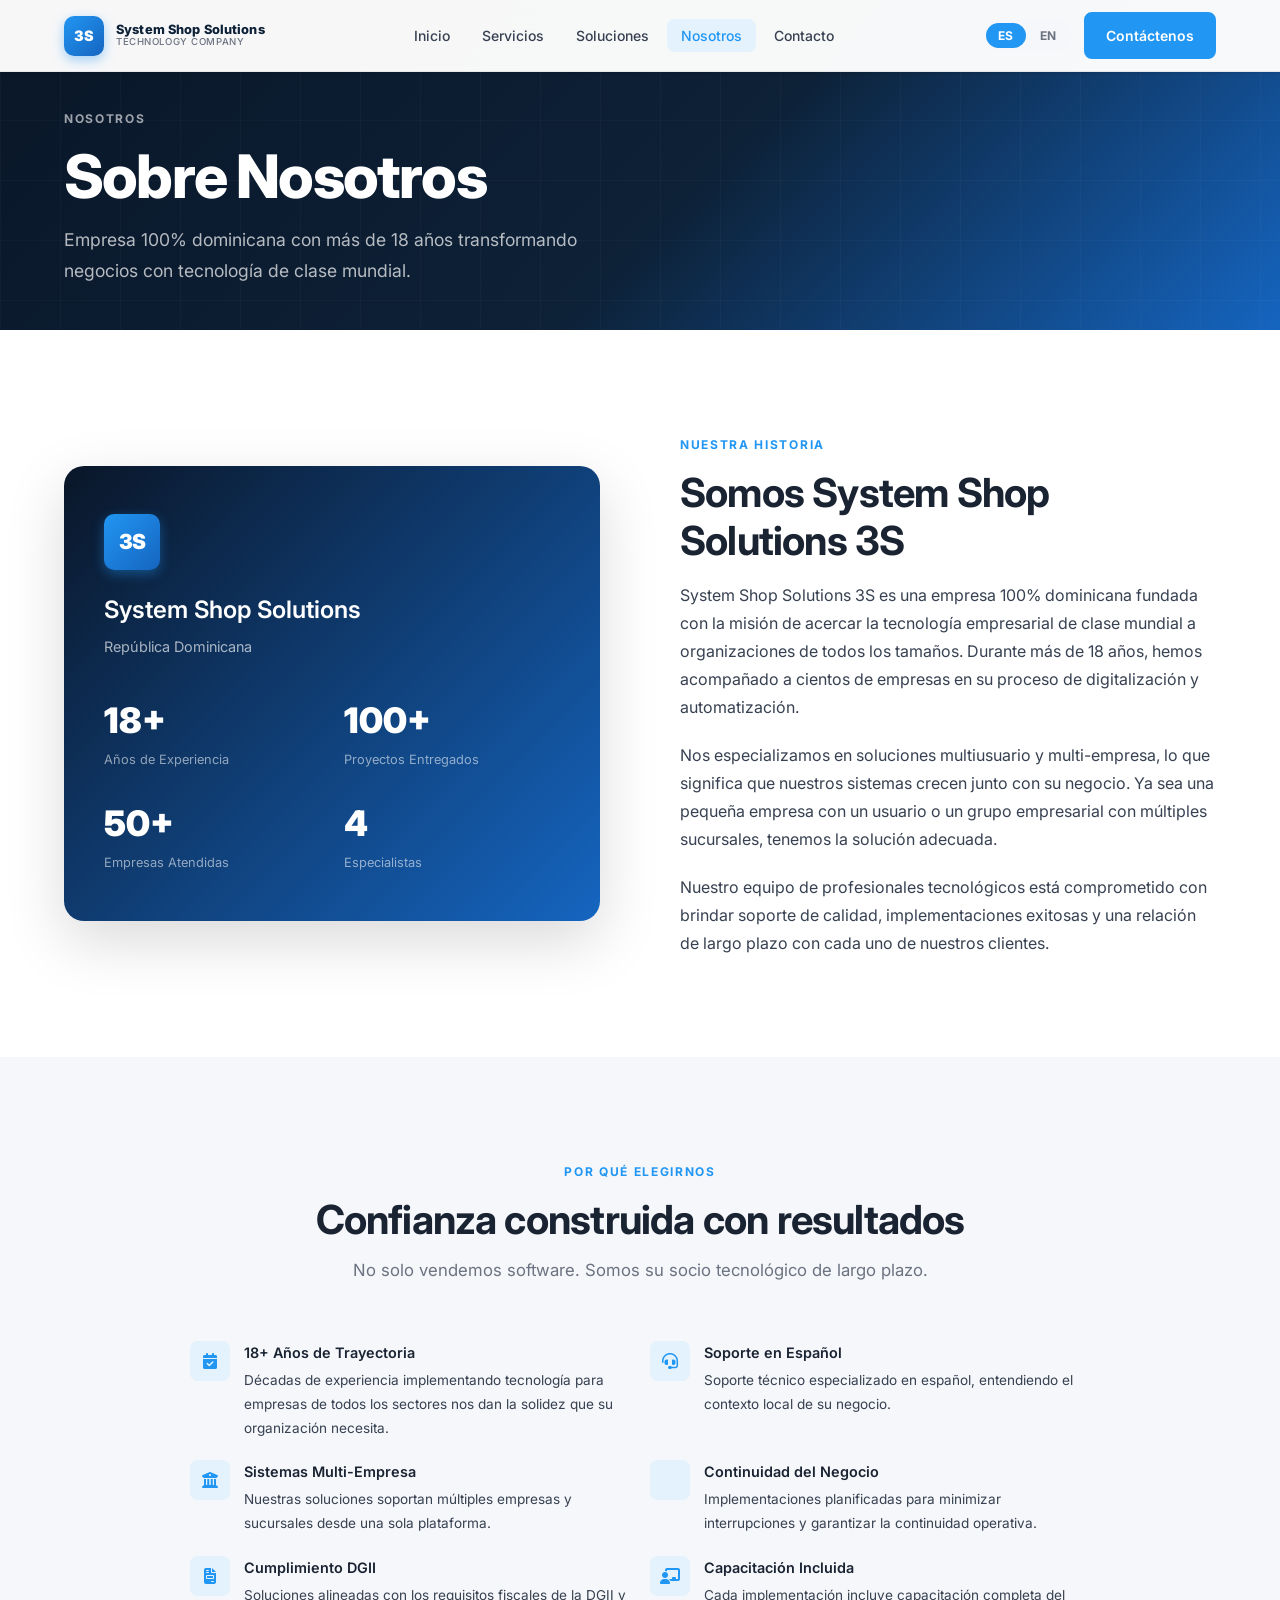
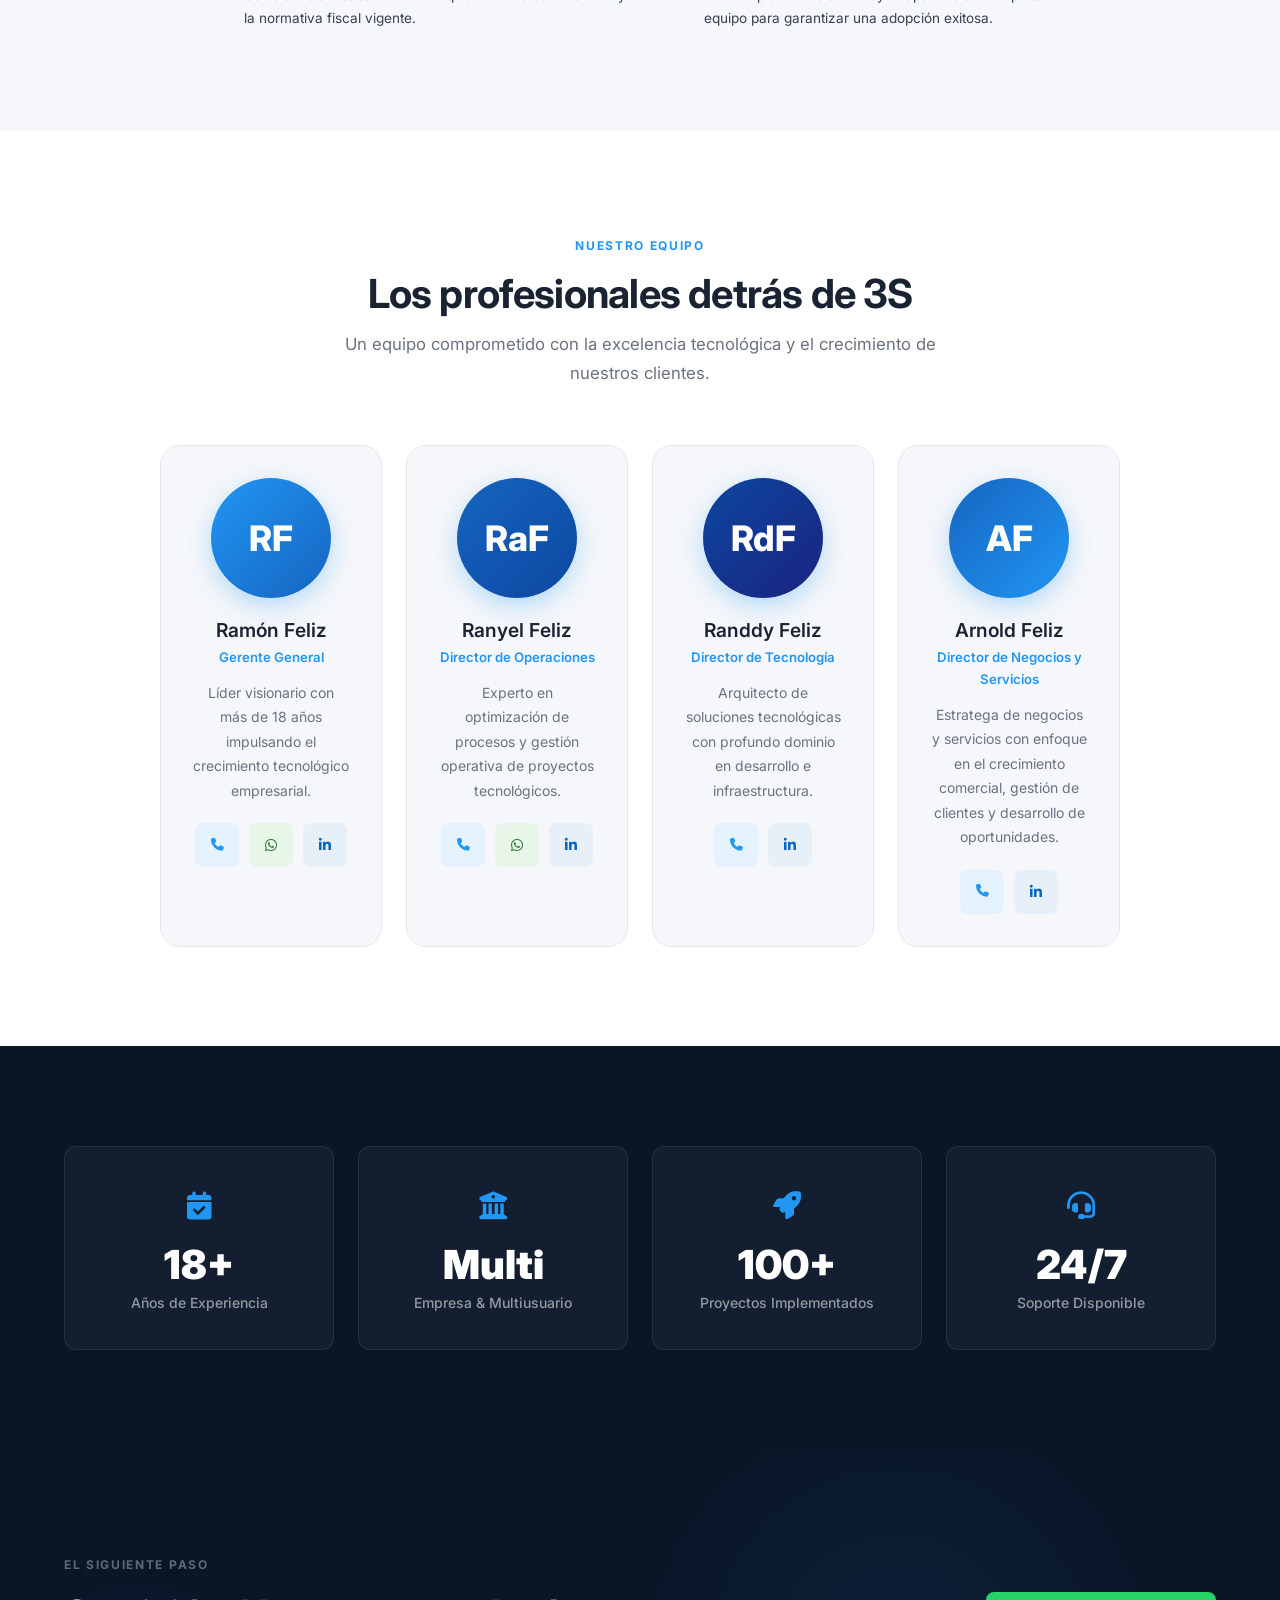
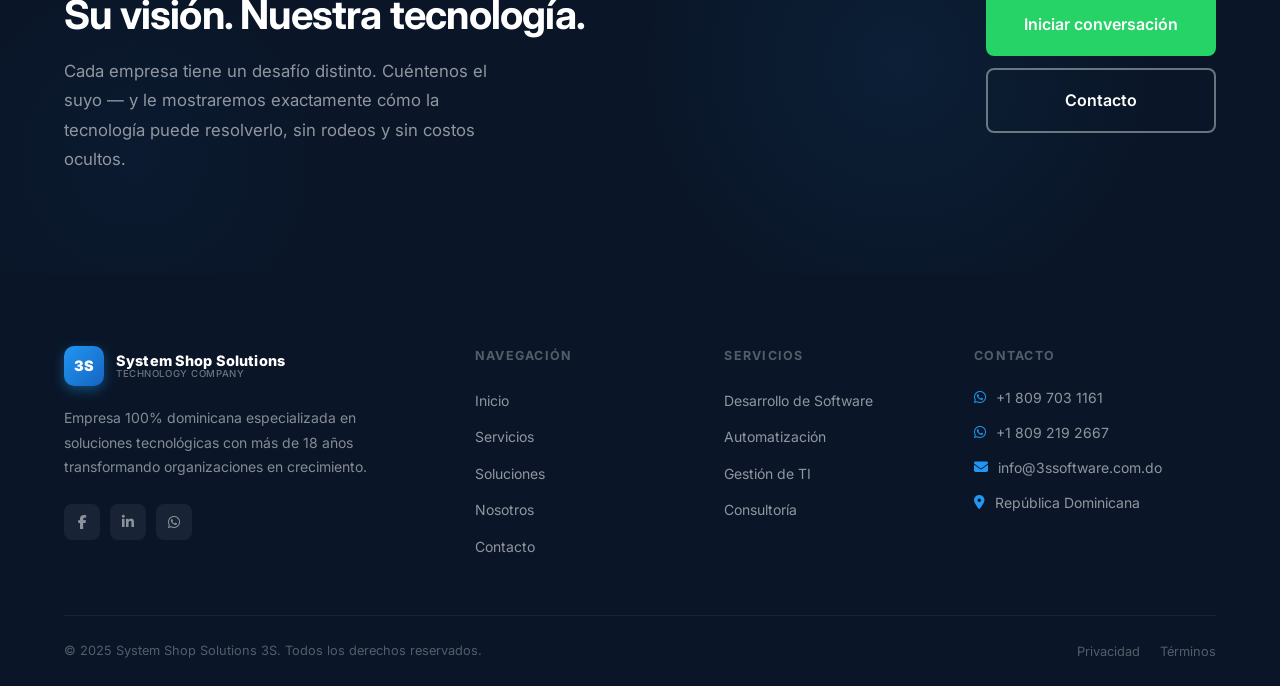
==== commit 3d42f8f7: "Refine mobile UI" ====
--- a/about.html
+++ b/about.html
@@ -5,7 +5,7 @@
   <meta name="viewport" content="width=device-width, initial-scale=1.0" />
   <meta name="description" content="Sobre System Shop Solutions 3S — Empresa dominicana con más de 18 años transformando negocios con tecnología. Conozca nuestro equipo y nuestra historia." />
   <title>Nosotros | System Shop Solutions 3S</title>
-  <link rel="stylesheet" href="css/style.css?v=20260325-3" />
+  <link rel="stylesheet" href="css/style.css?v=20260325-4" />
   <link rel="stylesheet" href="https://cdnjs.cloudflare.com/ajax/libs/font-awesome/6.5.1/css/all.min.css" />
 </head>
 <body>
@@ -200,12 +200,15 @@
           <h3 style="font-size:1.2rem;">Ramón Feliz</h3>
           <div class="team-role" data-i18n="team1.role">Gerente General</div>
           <p data-i18n="team1.bio">Líder visionario con más de 18 años impulsando el crecimiento tecnológico empresarial.</p>
-          <div style="display:flex;gap:8px;justify-content:center;margin-top:16px;">
-            <a href="https://wa.me/18097031161" class="footer-social" target="_blank" rel="noopener" style="background:var(--c-accent-lt);">
-              <i class="fa-brands fa-whatsapp" style="color:var(--c-accent);"></i>
-            </a>
-            <a href="mailto:info@3ssoftware.com.do" class="footer-social" style="background:var(--c-accent-lt);">
-              <i class="fa-solid fa-envelope" style="color:var(--c-accent);"></i>
+          <div style="display:flex;gap:10px;justify-content:center;margin-top:20px;">
+            <a href="tel:+18097031161" class="footer-social" style="width:44px;height:44px;background:var(--c-accent-lt);" aria-label="Llamar a Ramón Feliz">
+              <i class="fa-solid fa-phone" style="color:var(--c-accent);font-size:.8rem;"></i>
+            </a>
+            <a href="https://wa.me/18097031161" class="footer-social" target="_blank" rel="noopener noreferrer" style="width:44px;height:44px;background:#E8F5E9;" aria-label="WhatsApp de Ramón Feliz">
+              <i class="fa-brands fa-whatsapp" style="color:#2E7D32;"></i>
+            </a>
+            <a href="https://www.linkedin.com/in/ramon-feliz-6610903b8/" class="footer-social" target="_blank" rel="noopener noreferrer" style="width:44px;height:44px;background:#E7F0F9;" aria-label="LinkedIn de Ramón Feliz">
+              <i class="fa-brands fa-linkedin-in" style="color:#0A66C2;"></i>
             </a>
           </div>
         </div>
@@ -216,12 +219,15 @@
           <h3 style="font-size:1.2rem;">Ranyel Feliz</h3>
           <div class="team-role" data-i18n="team2.role">Director de Operaciones</div>
           <p data-i18n="team2.bio">Experto en optimización de procesos y gestión operativa de proyectos tecnológicos.</p>
-          <div style="display:flex;gap:8px;justify-content:center;margin-top:16px;">
-            <a href="https://wa.me/18092192667" class="footer-social" target="_blank" rel="noopener" style="background:var(--c-accent-lt);">
-              <i class="fa-brands fa-whatsapp" style="color:var(--c-accent);"></i>
-            </a>
-            <a href="mailto:ranyelfeliz@hotmail.com" class="footer-social" style="background:var(--c-accent-lt);">
-              <i class="fa-solid fa-envelope" style="color:var(--c-accent);"></i>
+          <div style="display:flex;gap:10px;justify-content:center;margin-top:20px;">
+            <a href="tel:+18498031543" class="footer-social" style="width:44px;height:44px;background:var(--c-accent-lt);" aria-label="Llamar a Ranyel Feliz">
+              <i class="fa-solid fa-phone" style="color:var(--c-accent);font-size:.8rem;"></i>
+            </a>
+            <a href="https://wa.me/18498031543" class="footer-social" target="_blank" rel="noopener noreferrer" style="width:44px;height:44px;background:#E8F5E9;" aria-label="WhatsApp de Ranyel Feliz">
+              <i class="fa-brands fa-whatsapp" style="color:#2E7D32;"></i>
+            </a>
+            <a href="https://www.linkedin.com/in/ranyelfeliz/" class="footer-social" target="_blank" rel="noopener noreferrer" style="width:44px;height:44px;background:#E7F0F9;" aria-label="LinkedIn de Ranyel Feliz">
+              <i class="fa-brands fa-linkedin-in" style="color:#0A66C2;"></i>
             </a>
           </div>
         </div>
@@ -232,9 +238,12 @@
           <h3 style="font-size:1.2rem;">Randdy Feliz</h3>
           <div class="team-role" data-i18n="team3.role">Director de Tecnología</div>
           <p data-i18n="team3.bio">Arquitecto de soluciones tecnológicas con profundo dominio en desarrollo e infraestructura.</p>
-          <div style="display:flex;gap:8px;justify-content:center;margin-top:16px;">
-            <a href="http://linkedin.com/company/system-shop-solutions-3s" class="footer-social" target="_blank" rel="noopener" style="background:var(--c-accent-lt);">
-              <i class="fa-brands fa-linkedin-in" style="color:var(--c-accent);"></i>
+          <div style="display:flex;gap:10px;justify-content:center;margin-top:20px;">
+            <a href="tel:+18092192667" class="footer-social" style="width:44px;height:44px;background:var(--c-accent-lt);" aria-label="Llamar a Randdy Feliz">
+              <i class="fa-solid fa-phone" style="color:var(--c-accent);font-size:.8rem;"></i>
+            </a>
+            <a href="https://www.linkedin.com/in/randdyfeliz/" class="footer-social" target="_blank" rel="noopener noreferrer" style="width:44px;height:44px;background:#E7F0F9;" aria-label="LinkedIn de Randdy Feliz">
+              <i class="fa-brands fa-linkedin-in" style="color:#0A66C2;"></i>
             </a>
           </div>
         </div>
@@ -245,9 +254,12 @@
           <h3 style="font-size:1.2rem;">Arnold Feliz</h3>
           <div class="team-role" data-i18n="team4.role">Director de Negocios y Servicios</div>
           <p data-i18n="team4.bio">Estratega de negocios y servicios con enfoque en el crecimiento comercial, gestión de clientes y desarrollo de oportunidades.</p>
-          <div style="display:flex;gap:8px;justify-content:center;margin-top:16px;">
-            <a href="mailto:felizarnold@gmail.com" class="footer-social" style="background:var(--c-accent-lt);">
-              <i class="fa-solid fa-envelope" style="color:var(--c-accent);"></i>
+          <div style="display:flex;gap:10px;justify-content:center;margin-top:20px;">
+            <a href="tel:+18099770360" class="footer-social" style="width:44px;height:44px;background:var(--c-accent-lt);" aria-label="Llamar a Arnold Feliz">
+              <i class="fa-solid fa-phone" style="color:var(--c-accent);font-size:.8rem;"></i>
+            </a>
+            <a href="https://www.linkedin.com/in/arnoldfeliz/" class="footer-social" target="_blank" rel="noopener noreferrer" style="width:44px;height:44px;background:#E7F0F9;" aria-label="LinkedIn de Arnold Feliz">
+              <i class="fa-brands fa-linkedin-in" style="color:#0A66C2;"></i>
             </a>
           </div>
         </div>
@@ -361,7 +373,7 @@
     </div>
   </footer>
 
-  <script src="js/i18n.js?v=20260325-3"></script>
-  <script src="js/main.js?v=20260325-3"></script>
+  <script src="js/i18n.js?v=20260325-4"></script>
+  <script src="js/main.js?v=20260325-4"></script>
 </body>
 </html>
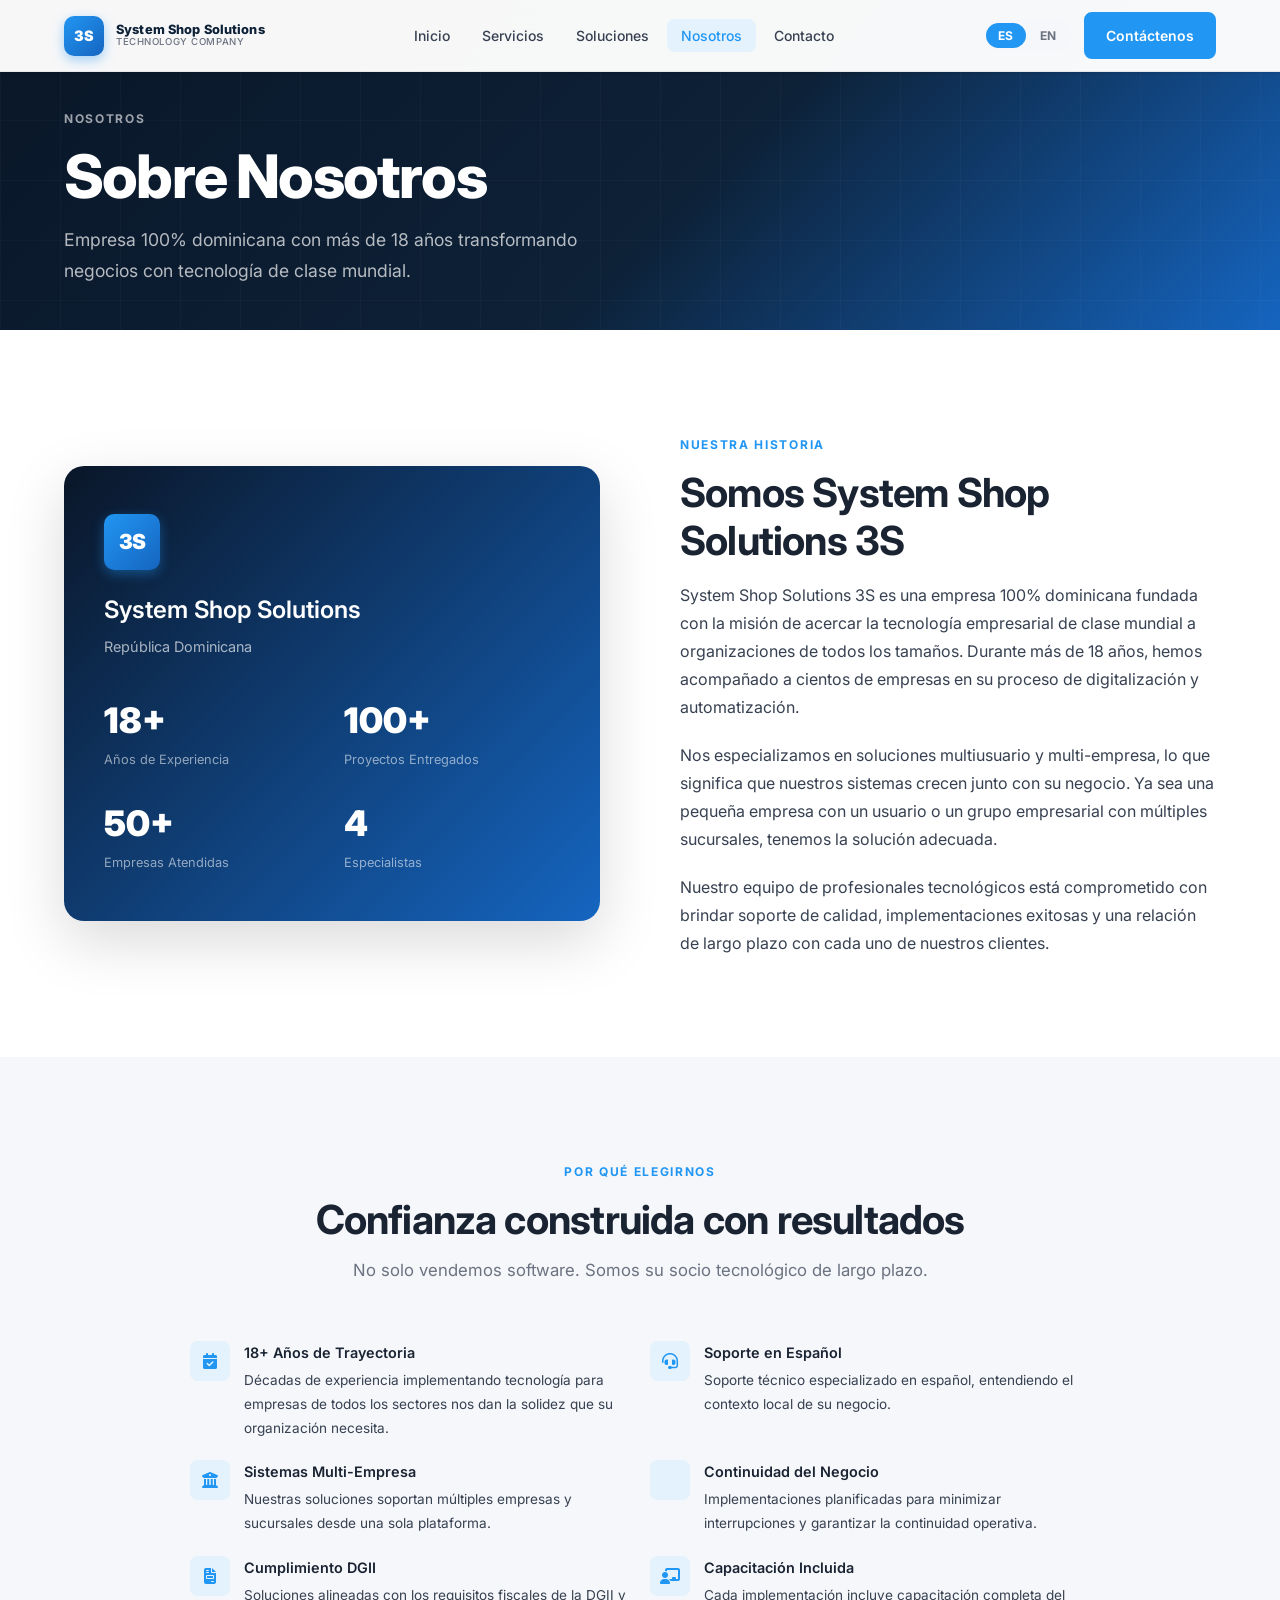
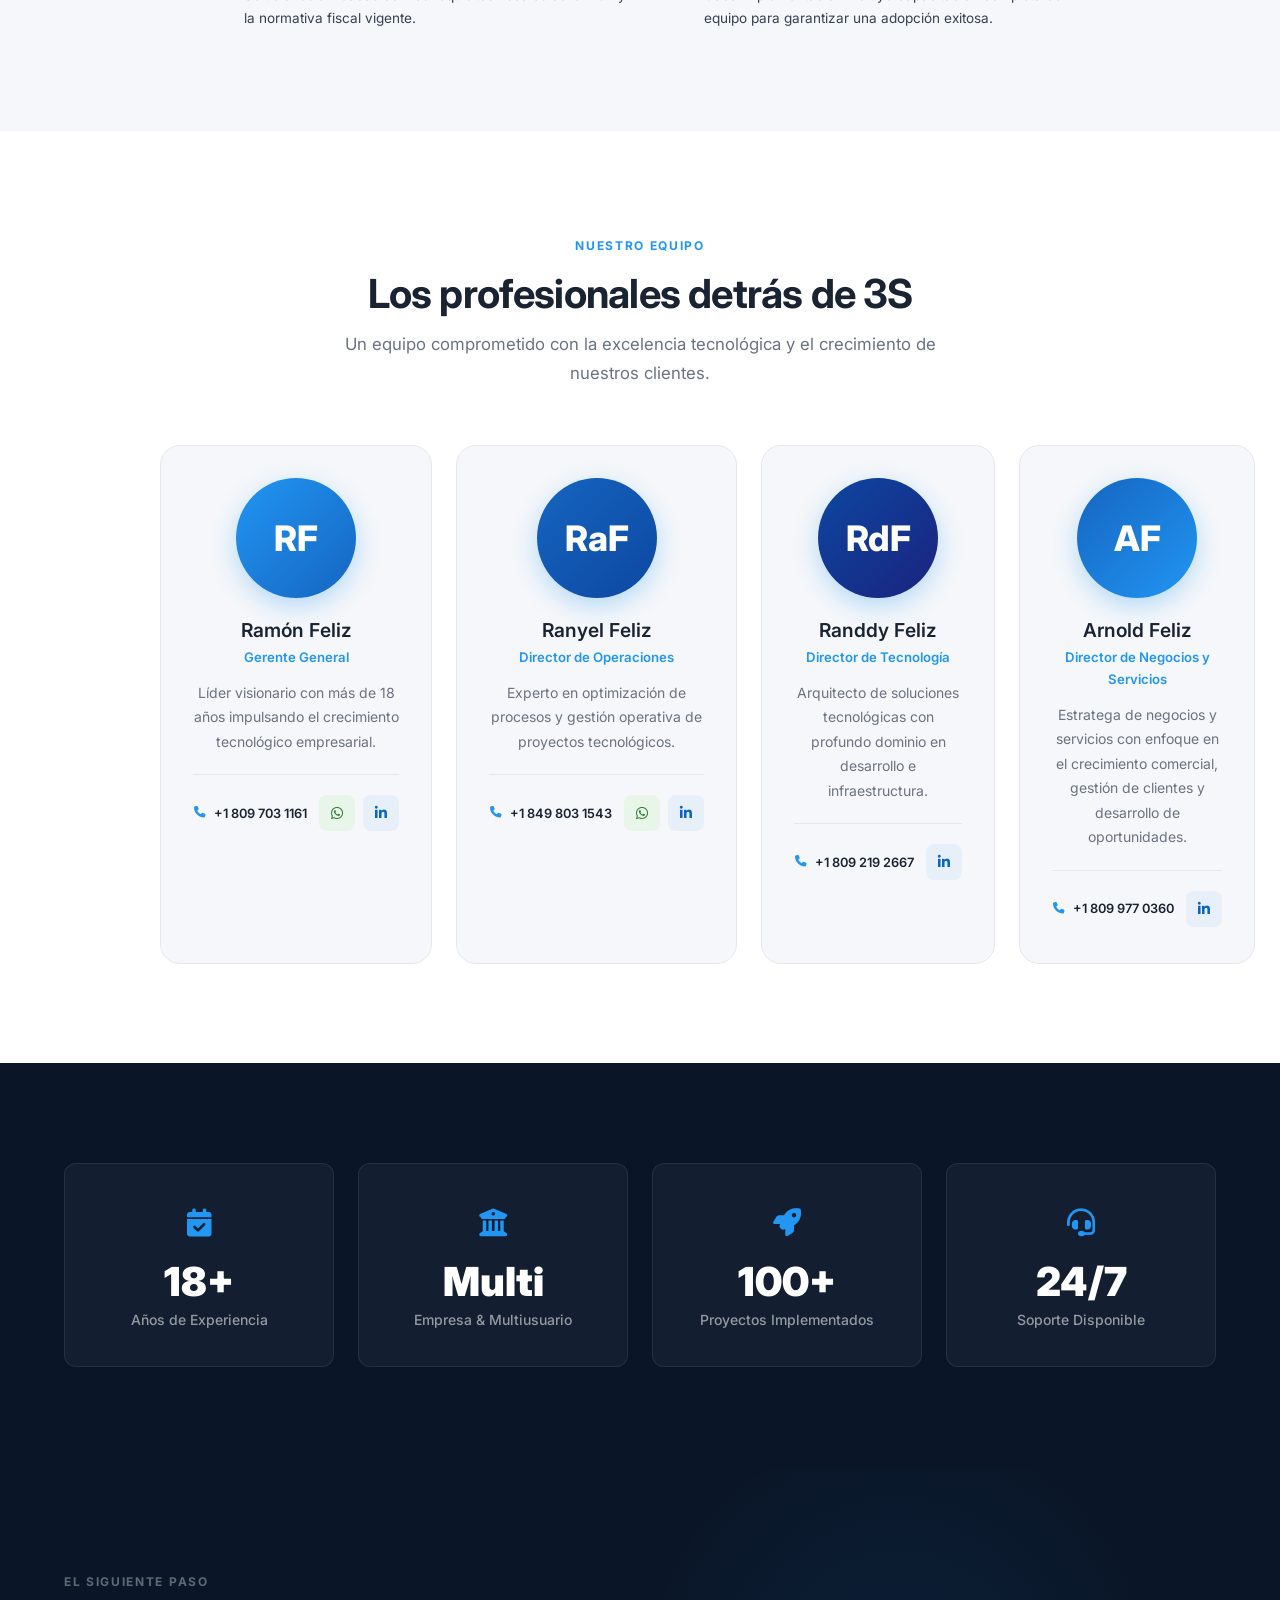
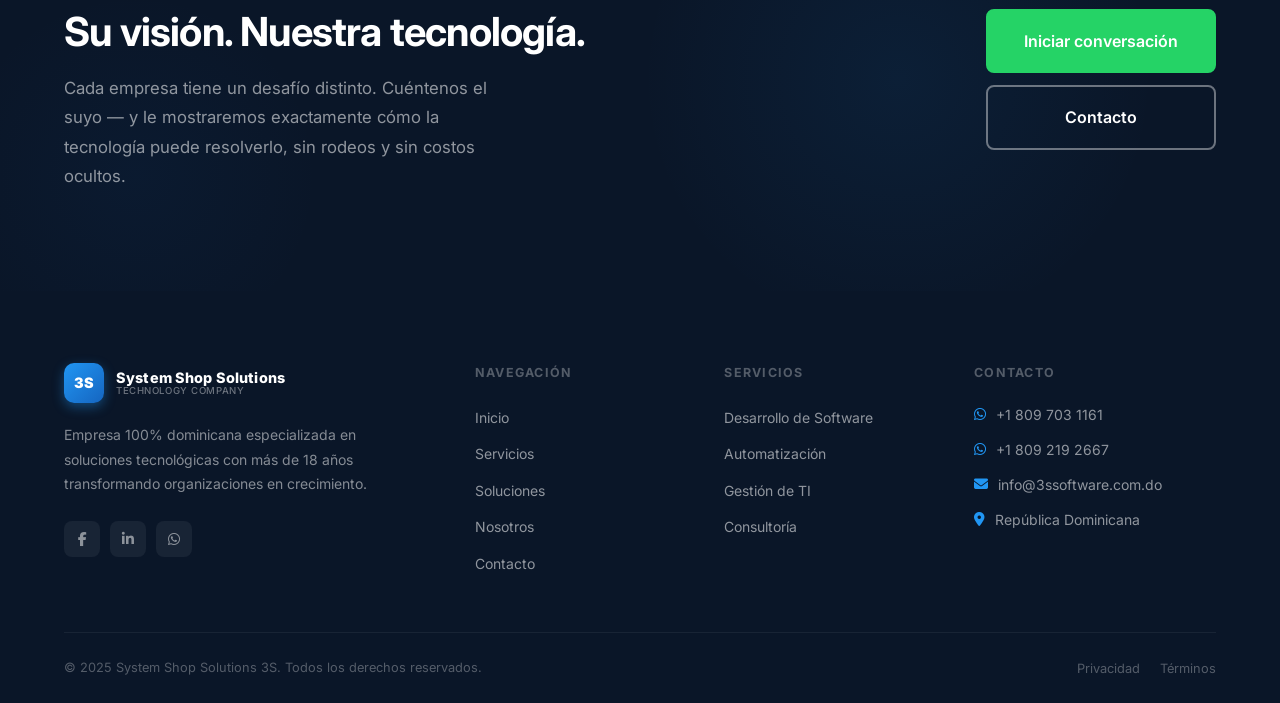
==== commit c7a2fab2: "Refine mobile UI" ====
--- a/about.html
+++ b/about.html
@@ -5,7 +5,7 @@
   <meta name="viewport" content="width=device-width, initial-scale=1.0" />
   <meta name="description" content="Sobre System Shop Solutions 3S — Empresa dominicana con más de 18 años transformando negocios con tecnología. Conozca nuestro equipo y nuestra historia." />
   <title>Nosotros | System Shop Solutions 3S</title>
-  <link rel="stylesheet" href="css/style.css?v=20260325-4" />
+  <link rel="stylesheet" href="css/style.css?v=20260325-5" />
   <link rel="stylesheet" href="https://cdnjs.cloudflare.com/ajax/libs/font-awesome/6.5.1/css/all.min.css" />
 </head>
 <body>
@@ -200,16 +200,19 @@
           <h3 style="font-size:1.2rem;">Ramón Feliz</h3>
           <div class="team-role" data-i18n="team1.role">Gerente General</div>
           <p data-i18n="team1.bio">Líder visionario con más de 18 años impulsando el crecimiento tecnológico empresarial.</p>
-          <div style="display:flex;gap:10px;justify-content:center;margin-top:20px;">
-            <a href="tel:+18097031161" class="footer-social" style="width:44px;height:44px;background:var(--c-accent-lt);" aria-label="Llamar a Ramón Feliz">
-              <i class="fa-solid fa-phone" style="color:var(--c-accent);font-size:.8rem;"></i>
+          <div class="team-contact-row">
+            <a href="tel:+18097031161" class="team-contact-phone" aria-label="Llamar a Ramón Feliz">
+              <i class="fa-solid fa-phone"></i>
+              <span>+1 809 703 1161</span>
             </a>
-            <a href="https://wa.me/18097031161" class="footer-social" target="_blank" rel="noopener noreferrer" style="width:44px;height:44px;background:#E8F5E9;" aria-label="WhatsApp de Ramón Feliz">
-              <i class="fa-brands fa-whatsapp" style="color:#2E7D32;"></i>
-            </a>
-            <a href="https://www.linkedin.com/in/ramon-feliz-6610903b8/" class="footer-social" target="_blank" rel="noopener noreferrer" style="width:44px;height:44px;background:#E7F0F9;" aria-label="LinkedIn de Ramón Feliz">
-              <i class="fa-brands fa-linkedin-in" style="color:#0A66C2;"></i>
-            </a>
+            <div class="team-contact-links">
+              <a href="https://wa.me/18097031161" class="team-contact-icon team-contact-icon--wa" target="_blank" rel="noopener noreferrer" aria-label="WhatsApp de Ramón Feliz" title="Escribir por WhatsApp">
+                <i class="fa-brands fa-whatsapp"></i>
+              </a>
+              <a href="https://www.linkedin.com/in/ramon-feliz-6610903b8/" class="team-contact-icon team-contact-icon--li" target="_blank" rel="noopener noreferrer" aria-label="Ver perfil en LinkedIn" title="Ver perfil en LinkedIn">
+                <i class="fa-brands fa-linkedin-in"></i>
+              </a>
+            </div>
           </div>
         </div>
 
@@ -219,16 +222,19 @@
           <h3 style="font-size:1.2rem;">Ranyel Feliz</h3>
           <div class="team-role" data-i18n="team2.role">Director de Operaciones</div>
           <p data-i18n="team2.bio">Experto en optimización de procesos y gestión operativa de proyectos tecnológicos.</p>
-          <div style="display:flex;gap:10px;justify-content:center;margin-top:20px;">
-            <a href="tel:+18498031543" class="footer-social" style="width:44px;height:44px;background:var(--c-accent-lt);" aria-label="Llamar a Ranyel Feliz">
-              <i class="fa-solid fa-phone" style="color:var(--c-accent);font-size:.8rem;"></i>
+          <div class="team-contact-row">
+            <a href="tel:+18498031543" class="team-contact-phone" aria-label="Llamar a Ranyel Feliz">
+              <i class="fa-solid fa-phone"></i>
+              <span>+1 849 803 1543</span>
             </a>
-            <a href="https://wa.me/18498031543" class="footer-social" target="_blank" rel="noopener noreferrer" style="width:44px;height:44px;background:#E8F5E9;" aria-label="WhatsApp de Ranyel Feliz">
-              <i class="fa-brands fa-whatsapp" style="color:#2E7D32;"></i>
-            </a>
-            <a href="https://www.linkedin.com/in/ranyelfeliz/" class="footer-social" target="_blank" rel="noopener noreferrer" style="width:44px;height:44px;background:#E7F0F9;" aria-label="LinkedIn de Ranyel Feliz">
-              <i class="fa-brands fa-linkedin-in" style="color:#0A66C2;"></i>
-            </a>
+            <div class="team-contact-links">
+              <a href="https://wa.me/18498031543" class="team-contact-icon team-contact-icon--wa" target="_blank" rel="noopener noreferrer" aria-label="WhatsApp de Ranyel Feliz" title="Escribir por WhatsApp">
+                <i class="fa-brands fa-whatsapp"></i>
+              </a>
+              <a href="https://www.linkedin.com/in/ranyelfeliz/" class="team-contact-icon team-contact-icon--li" target="_blank" rel="noopener noreferrer" aria-label="Ver perfil en LinkedIn" title="Ver perfil en LinkedIn">
+                <i class="fa-brands fa-linkedin-in"></i>
+              </a>
+            </div>
           </div>
         </div>
 
@@ -238,13 +244,16 @@
           <h3 style="font-size:1.2rem;">Randdy Feliz</h3>
           <div class="team-role" data-i18n="team3.role">Director de Tecnología</div>
           <p data-i18n="team3.bio">Arquitecto de soluciones tecnológicas con profundo dominio en desarrollo e infraestructura.</p>
-          <div style="display:flex;gap:10px;justify-content:center;margin-top:20px;">
-            <a href="tel:+18092192667" class="footer-social" style="width:44px;height:44px;background:var(--c-accent-lt);" aria-label="Llamar a Randdy Feliz">
-              <i class="fa-solid fa-phone" style="color:var(--c-accent);font-size:.8rem;"></i>
+          <div class="team-contact-row">
+            <a href="tel:+18092192667" class="team-contact-phone" aria-label="Llamar a Randdy Feliz">
+              <i class="fa-solid fa-phone"></i>
+              <span>+1 809 219 2667</span>
             </a>
-            <a href="https://www.linkedin.com/in/randdyfeliz/" class="footer-social" target="_blank" rel="noopener noreferrer" style="width:44px;height:44px;background:#E7F0F9;" aria-label="LinkedIn de Randdy Feliz">
-              <i class="fa-brands fa-linkedin-in" style="color:#0A66C2;"></i>
-            </a>
+            <div class="team-contact-links">
+              <a href="https://www.linkedin.com/in/randdyfeliz/" class="team-contact-icon team-contact-icon--li" target="_blank" rel="noopener noreferrer" aria-label="Ver perfil en LinkedIn" title="Ver perfil en LinkedIn">
+                <i class="fa-brands fa-linkedin-in"></i>
+              </a>
+            </div>
           </div>
         </div>
 
@@ -254,13 +263,16 @@
           <h3 style="font-size:1.2rem;">Arnold Feliz</h3>
           <div class="team-role" data-i18n="team4.role">Director de Negocios y Servicios</div>
           <p data-i18n="team4.bio">Estratega de negocios y servicios con enfoque en el crecimiento comercial, gestión de clientes y desarrollo de oportunidades.</p>
-          <div style="display:flex;gap:10px;justify-content:center;margin-top:20px;">
-            <a href="tel:+18099770360" class="footer-social" style="width:44px;height:44px;background:var(--c-accent-lt);" aria-label="Llamar a Arnold Feliz">
-              <i class="fa-solid fa-phone" style="color:var(--c-accent);font-size:.8rem;"></i>
+          <div class="team-contact-row">
+            <a href="tel:+18099770360" class="team-contact-phone" aria-label="Llamar a Arnold Feliz">
+              <i class="fa-solid fa-phone"></i>
+              <span>+1 809 977 0360</span>
             </a>
-            <a href="https://www.linkedin.com/in/arnoldfeliz/" class="footer-social" target="_blank" rel="noopener noreferrer" style="width:44px;height:44px;background:#E7F0F9;" aria-label="LinkedIn de Arnold Feliz">
-              <i class="fa-brands fa-linkedin-in" style="color:#0A66C2;"></i>
-            </a>
+            <div class="team-contact-links">
+              <a href="https://www.linkedin.com/in/arnoldfeliz/" class="team-contact-icon team-contact-icon--li" target="_blank" rel="noopener noreferrer" aria-label="Ver perfil en LinkedIn" title="Ver perfil en LinkedIn">
+                <i class="fa-brands fa-linkedin-in"></i>
+              </a>
+            </div>
           </div>
         </div>
       </div>
@@ -373,7 +385,7 @@
     </div>
   </footer>
 
-  <script src="js/i18n.js?v=20260325-4"></script>
-  <script src="js/main.js?v=20260325-4"></script>
+  <script src="js/i18n.js?v=20260325-5"></script>
+  <script src="js/main.js?v=20260325-5"></script>
 </body>
 </html>
--- a/css/style.css
+++ b/css/style.css
@@ -2360,4 +2360,88 @@
   .nav-mobile       { padding: 72px 20px 28px; }
   .nav-mobile a     { font-size: 1.2rem; padding: 14px 0; }
   .nav-mobile-logo  { padding-bottom: 18px; }
+}
+
+/* ============================================================
+   TEAM CARD — Contact Row
+   ============================================================ */
+.team-contact-row {
+  display: flex;
+  align-items: center;
+  justify-content: space-between;
+  gap: 12px;
+  margin-top: 20px;
+  padding-top: 16px;
+  border-top: 1px solid var(--c-border);
+}
+
+/* Phone number link */
+.team-contact-phone {
+  display: flex;
+  align-items: center;
+  gap: 7px;
+  font-size: .8rem;
+  font-weight: 600;
+  color: var(--c-text);
+  text-decoration: none;
+  min-height: 44px;
+  transition: color var(--t);
+  flex: 1;
+  min-width: 0;
+  white-space: nowrap;
+}
+.team-contact-phone i {
+  font-size: .72rem;
+  color: var(--c-accent);
+  flex-shrink: 0;
+  width: 14px;
+  text-align: center;
+}
+.team-contact-phone:hover { color: var(--c-accent); }
+
+/* Icon cluster */
+.team-contact-links {
+  display: flex;
+  gap: 8px;
+  flex-shrink: 0;
+}
+.team-contact-icon {
+  display: flex;
+  align-items: center;
+  justify-content: center;
+  width: 36px;
+  height: 36px;
+  border-radius: var(--r-s);
+  font-size: .875rem;
+  text-decoration: none;
+  transition: background var(--t), color var(--t), transform var(--t), box-shadow var(--t);
+  position: relative;
+}
+/* LinkedIn */
+.team-contact-icon--li {
+  background: #E7F0F9;
+  color: #0A66C2;
+}
+.team-contact-icon--li:hover {
+  background: #0A66C2;
+  color: #fff;
+  transform: translateY(-2px);
+  box-shadow: 0 4px 12px rgba(10,102,194,.3);
+}
+/* WhatsApp */
+.team-contact-icon--wa {
+  background: #E8F5E9;
+  color: #2E7D32;
+}
+.team-contact-icon--wa:hover {
+  background: #25D366;
+  color: #fff;
+  transform: translateY(-2px);
+  box-shadow: 0 4px 12px rgba(37,211,102,.3);
+}
+
+/* Mobile: enlarge icons to 44px tap target */
+@media (max-width: 768px) {
+  .team-contact-icon { width: 44px; height: 44px; font-size: .95rem; }
+  .team-contact-phone { font-size: .82rem; }
 }
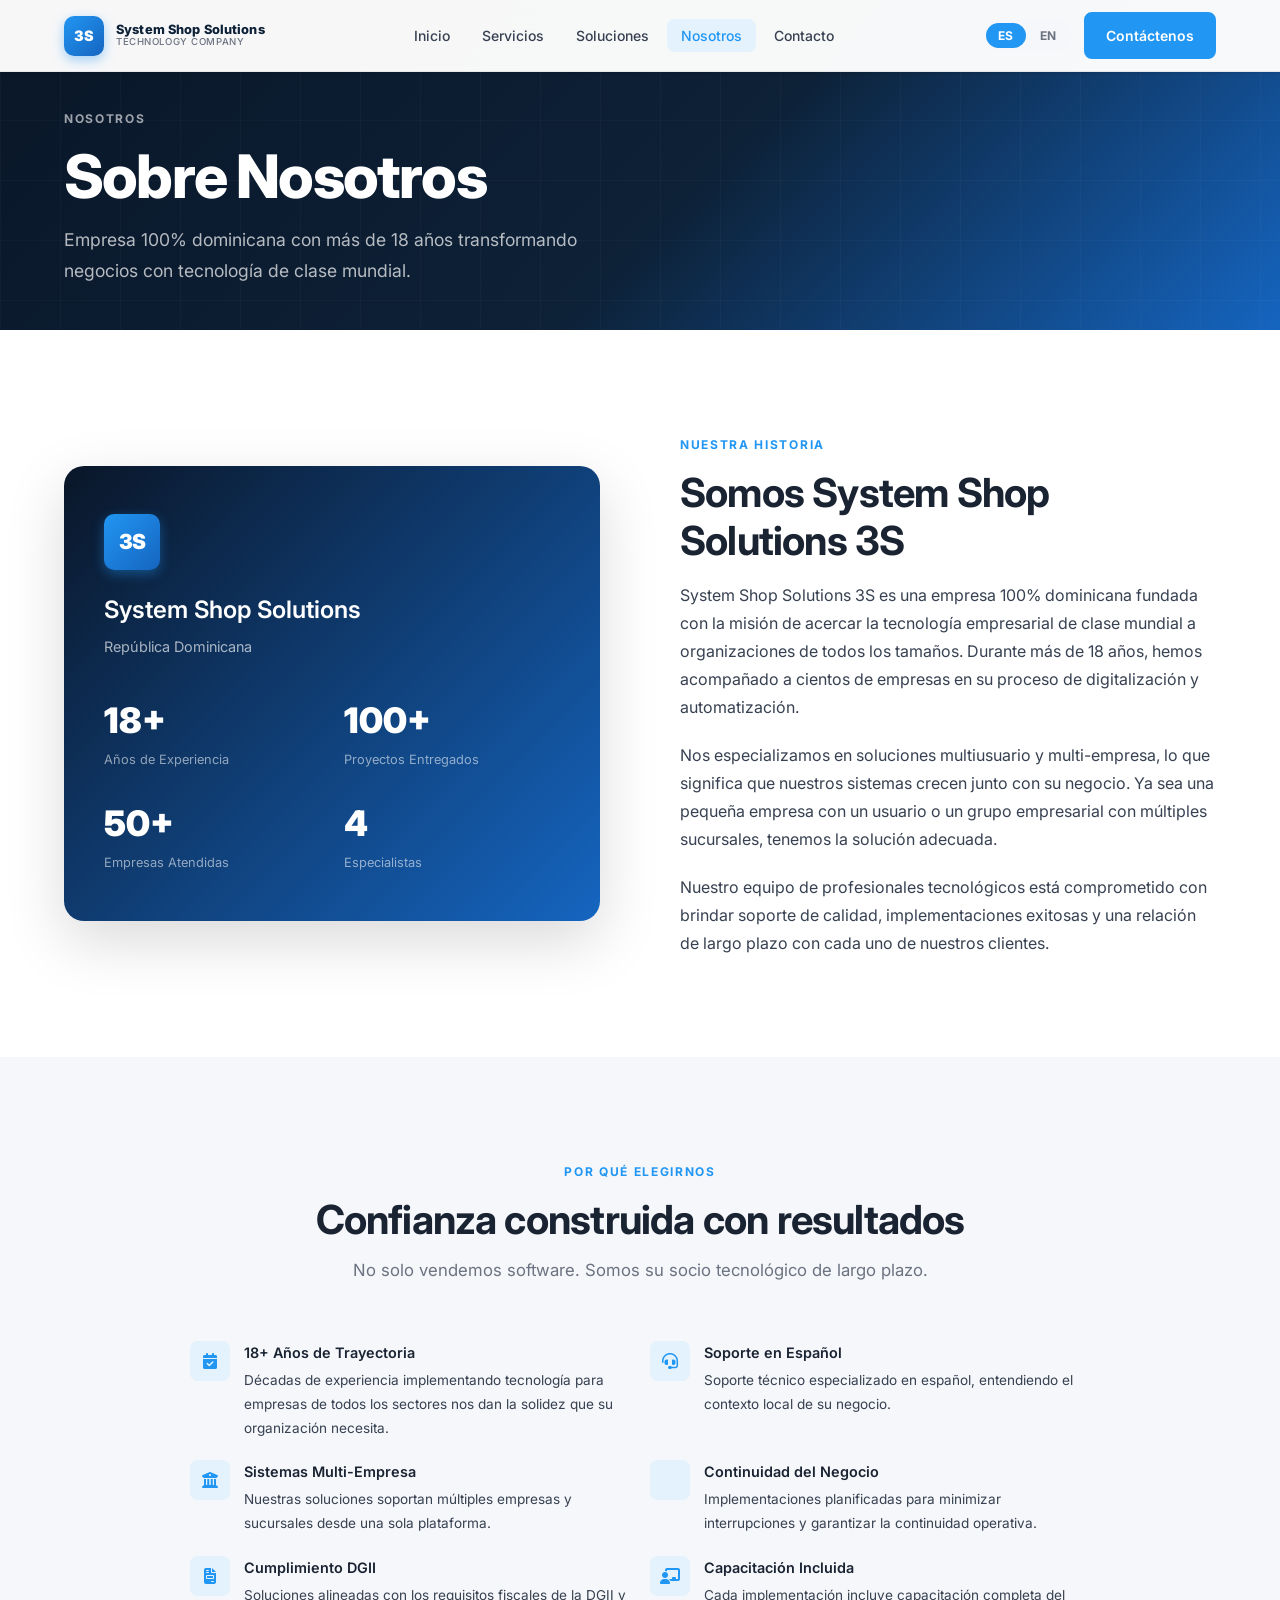
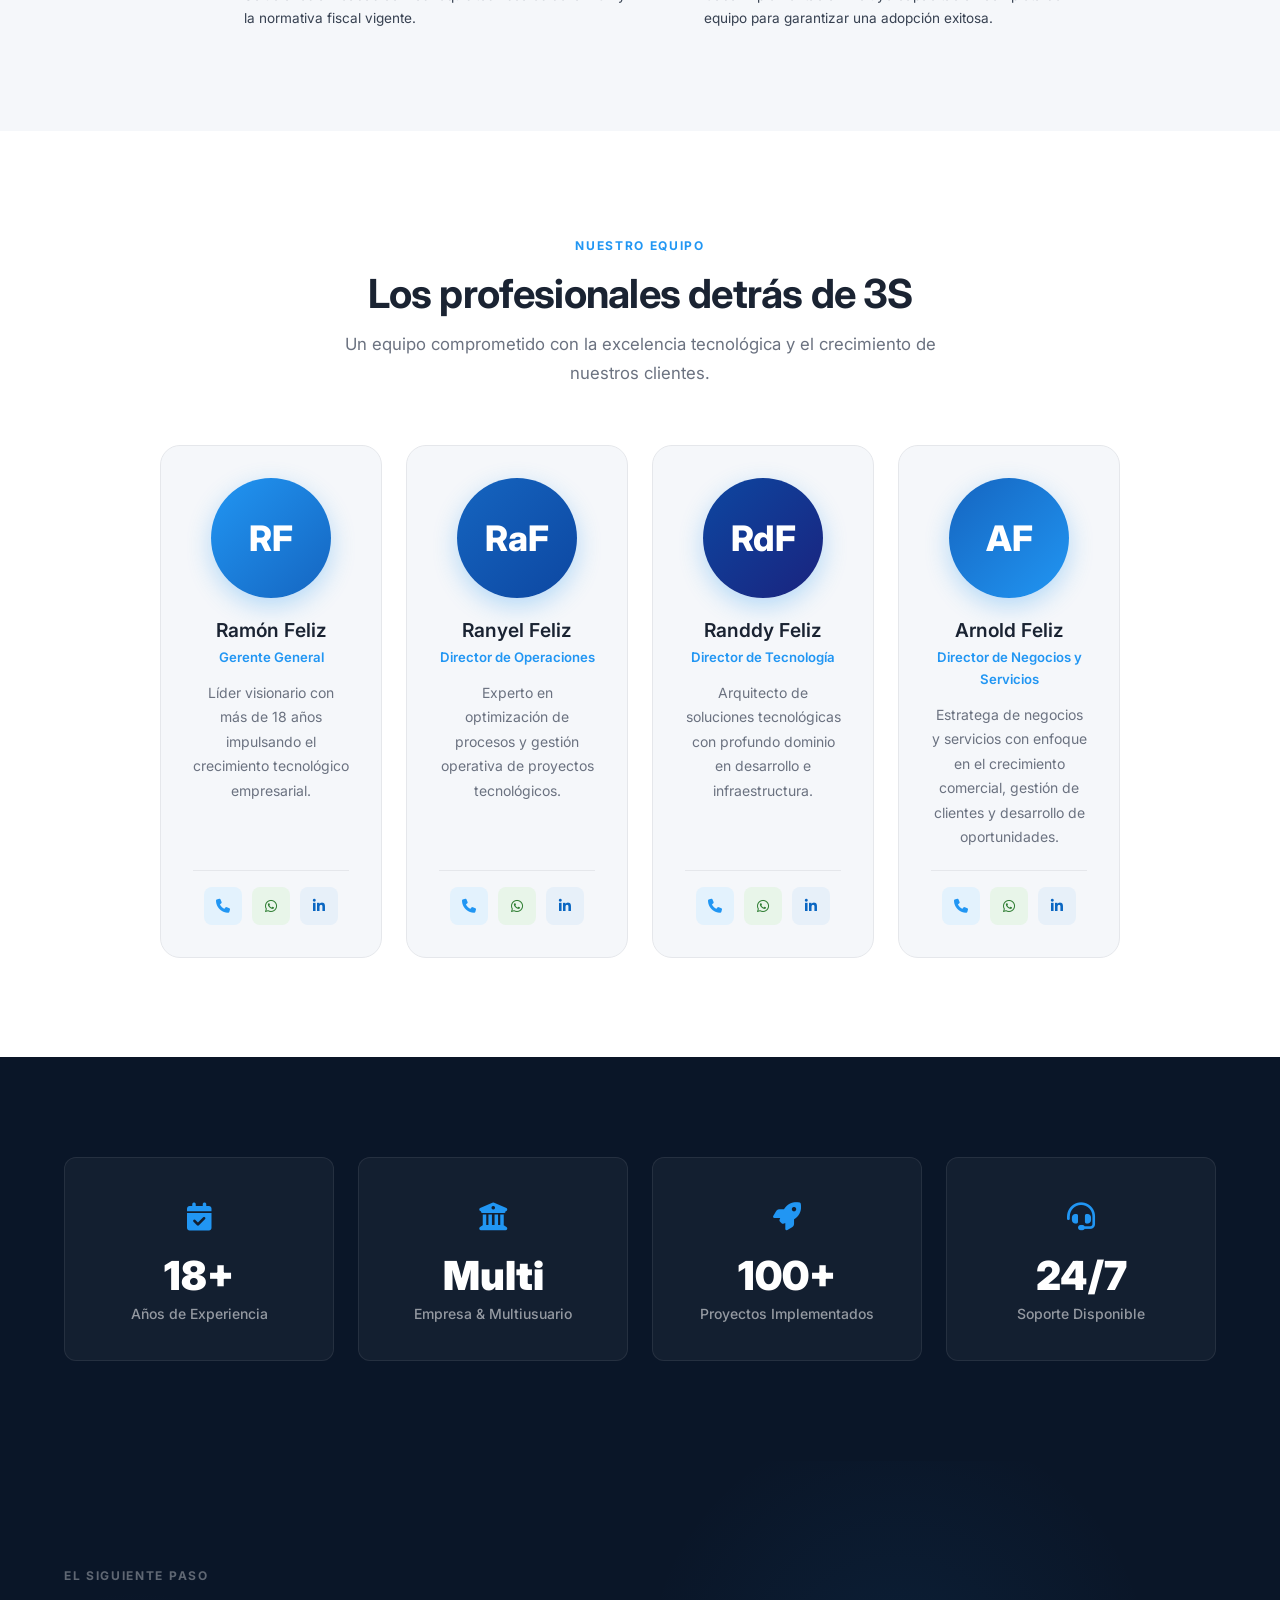
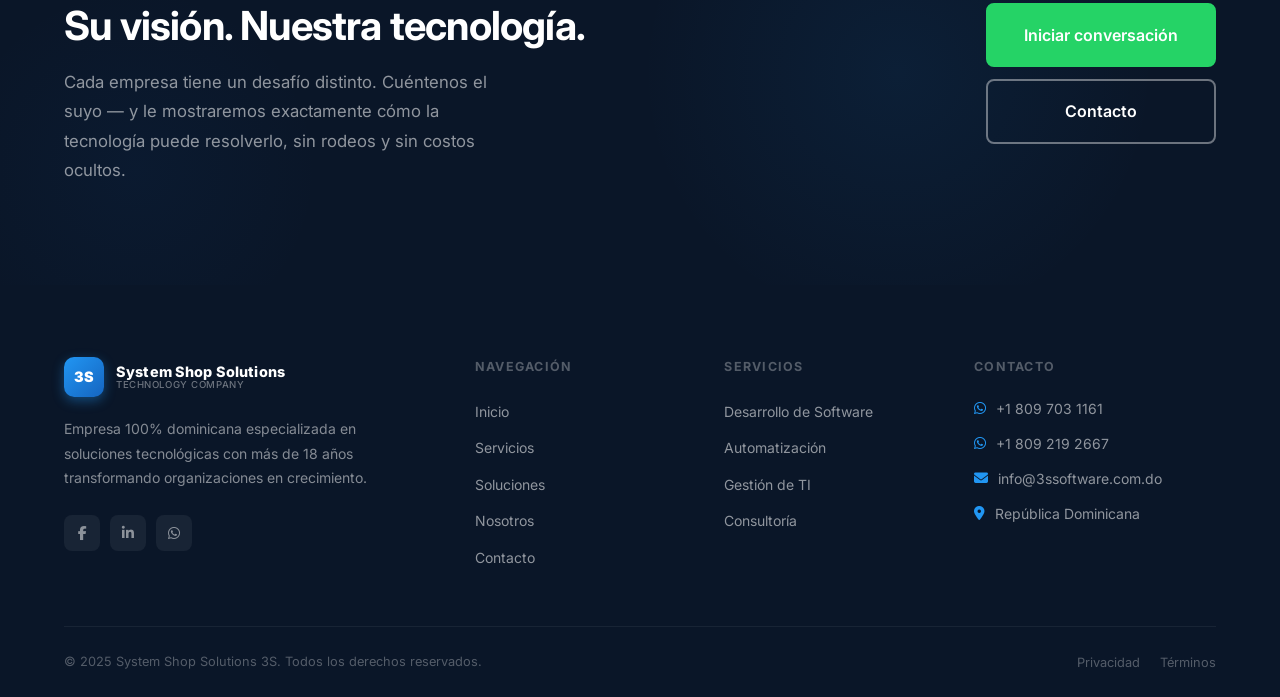
==== commit 49c624e3: "Refine mobile UI" ====
--- a/about.html
+++ b/about.html
@@ -5,7 +5,7 @@
   <meta name="viewport" content="width=device-width, initial-scale=1.0" />
   <meta name="description" content="Sobre System Shop Solutions 3S — Empresa dominicana con más de 18 años transformando negocios con tecnología. Conozca nuestro equipo y nuestra historia." />
   <title>Nosotros | System Shop Solutions 3S</title>
-  <link rel="stylesheet" href="css/style.css?v=20260325-5" />
+  <link rel="stylesheet" href="css/style.css?v=20260325-6" />
   <link rel="stylesheet" href="https://cdnjs.cloudflare.com/ajax/libs/font-awesome/6.5.1/css/all.min.css" />
 </head>
 <body>
@@ -200,19 +200,16 @@
           <h3 style="font-size:1.2rem;">Ramón Feliz</h3>
           <div class="team-role" data-i18n="team1.role">Gerente General</div>
           <p data-i18n="team1.bio">Líder visionario con más de 18 años impulsando el crecimiento tecnológico empresarial.</p>
-          <div class="team-contact-row">
-            <a href="tel:+18097031161" class="team-contact-phone" aria-label="Llamar a Ramón Feliz">
+          <div class="team-actions">
+            <a href="tel:+18097031161" class="team-action-icon team-action-icon--phone" aria-label="Llamar a Ramón Feliz" title="Llamar">
               <i class="fa-solid fa-phone"></i>
-              <span>+1 809 703 1161</span>
-            </a>
-            <div class="team-contact-links">
-              <a href="https://wa.me/18097031161" class="team-contact-icon team-contact-icon--wa" target="_blank" rel="noopener noreferrer" aria-label="WhatsApp de Ramón Feliz" title="Escribir por WhatsApp">
-                <i class="fa-brands fa-whatsapp"></i>
-              </a>
-              <a href="https://www.linkedin.com/in/ramon-feliz-6610903b8/" class="team-contact-icon team-contact-icon--li" target="_blank" rel="noopener noreferrer" aria-label="Ver perfil en LinkedIn" title="Ver perfil en LinkedIn">
-                <i class="fa-brands fa-linkedin-in"></i>
-              </a>
-            </div>
+            </a>
+            <a href="https://wa.me/18097031161" class="team-action-icon team-action-icon--wa" target="_blank" rel="noopener noreferrer" aria-label="WhatsApp de Ramón Feliz" title="Escribir por WhatsApp">
+              <i class="fa-brands fa-whatsapp"></i>
+            </a>
+            <a href="https://www.linkedin.com/in/ramon-feliz-6610903b8/" class="team-action-icon team-action-icon--li" target="_blank" rel="noopener noreferrer" aria-label="Ver perfil en LinkedIn" title="Ver perfil en LinkedIn">
+              <i class="fa-brands fa-linkedin-in"></i>
+            </a>
           </div>
         </div>
 
@@ -222,19 +219,16 @@
           <h3 style="font-size:1.2rem;">Ranyel Feliz</h3>
           <div class="team-role" data-i18n="team2.role">Director de Operaciones</div>
           <p data-i18n="team2.bio">Experto en optimización de procesos y gestión operativa de proyectos tecnológicos.</p>
-          <div class="team-contact-row">
-            <a href="tel:+18498031543" class="team-contact-phone" aria-label="Llamar a Ranyel Feliz">
+          <div class="team-actions">
+            <a href="tel:+18498031543" class="team-action-icon team-action-icon--phone" aria-label="Llamar a Ranyel Feliz" title="Llamar">
               <i class="fa-solid fa-phone"></i>
-              <span>+1 849 803 1543</span>
-            </a>
-            <div class="team-contact-links">
-              <a href="https://wa.me/18498031543" class="team-contact-icon team-contact-icon--wa" target="_blank" rel="noopener noreferrer" aria-label="WhatsApp de Ranyel Feliz" title="Escribir por WhatsApp">
-                <i class="fa-brands fa-whatsapp"></i>
-              </a>
-              <a href="https://www.linkedin.com/in/ranyelfeliz/" class="team-contact-icon team-contact-icon--li" target="_blank" rel="noopener noreferrer" aria-label="Ver perfil en LinkedIn" title="Ver perfil en LinkedIn">
-                <i class="fa-brands fa-linkedin-in"></i>
-              </a>
-            </div>
+            </a>
+            <a href="https://wa.me/18498031543" class="team-action-icon team-action-icon--wa" target="_blank" rel="noopener noreferrer" aria-label="WhatsApp de Ranyel Feliz" title="Escribir por WhatsApp">
+              <i class="fa-brands fa-whatsapp"></i>
+            </a>
+            <a href="https://www.linkedin.com/in/ranyelfeliz/" class="team-action-icon team-action-icon--li" target="_blank" rel="noopener noreferrer" aria-label="Ver perfil en LinkedIn" title="Ver perfil en LinkedIn">
+              <i class="fa-brands fa-linkedin-in"></i>
+            </a>
           </div>
         </div>
 
@@ -244,16 +238,16 @@
           <h3 style="font-size:1.2rem;">Randdy Feliz</h3>
           <div class="team-role" data-i18n="team3.role">Director de Tecnología</div>
           <p data-i18n="team3.bio">Arquitecto de soluciones tecnológicas con profundo dominio en desarrollo e infraestructura.</p>
-          <div class="team-contact-row">
-            <a href="tel:+18092192667" class="team-contact-phone" aria-label="Llamar a Randdy Feliz">
+          <div class="team-actions">
+            <a href="tel:+18092192667" class="team-action-icon team-action-icon--phone" aria-label="Llamar a Randdy Feliz" title="Llamar">
               <i class="fa-solid fa-phone"></i>
-              <span>+1 809 219 2667</span>
-            </a>
-            <div class="team-contact-links">
-              <a href="https://www.linkedin.com/in/randdyfeliz/" class="team-contact-icon team-contact-icon--li" target="_blank" rel="noopener noreferrer" aria-label="Ver perfil en LinkedIn" title="Ver perfil en LinkedIn">
-                <i class="fa-brands fa-linkedin-in"></i>
-              </a>
-            </div>
+            </a>
+            <a href="https://wa.me/18092192667" class="team-action-icon team-action-icon--wa" target="_blank" rel="noopener noreferrer" aria-label="WhatsApp de Randdy Feliz" title="Escribir por WhatsApp">
+              <i class="fa-brands fa-whatsapp"></i>
+            </a>
+            <a href="https://www.linkedin.com/in/randdyfeliz/" class="team-action-icon team-action-icon--li" target="_blank" rel="noopener noreferrer" aria-label="Ver perfil en LinkedIn" title="Ver perfil en LinkedIn">
+              <i class="fa-brands fa-linkedin-in"></i>
+            </a>
           </div>
         </div>
 
@@ -263,16 +257,16 @@
           <h3 style="font-size:1.2rem;">Arnold Feliz</h3>
           <div class="team-role" data-i18n="team4.role">Director de Negocios y Servicios</div>
           <p data-i18n="team4.bio">Estratega de negocios y servicios con enfoque en el crecimiento comercial, gestión de clientes y desarrollo de oportunidades.</p>
-          <div class="team-contact-row">
-            <a href="tel:+18099770360" class="team-contact-phone" aria-label="Llamar a Arnold Feliz">
+          <div class="team-actions">
+            <a href="tel:+18099770360" class="team-action-icon team-action-icon--phone" aria-label="Llamar a Arnold Feliz" title="Llamar">
               <i class="fa-solid fa-phone"></i>
-              <span>+1 809 977 0360</span>
-            </a>
-            <div class="team-contact-links">
-              <a href="https://www.linkedin.com/in/arnoldfeliz/" class="team-contact-icon team-contact-icon--li" target="_blank" rel="noopener noreferrer" aria-label="Ver perfil en LinkedIn" title="Ver perfil en LinkedIn">
-                <i class="fa-brands fa-linkedin-in"></i>
-              </a>
-            </div>
+            </a>
+            <a href="https://wa.me/18099770360" class="team-action-icon team-action-icon--wa" target="_blank" rel="noopener noreferrer" aria-label="WhatsApp de Arnold Feliz" title="Escribir por WhatsApp">
+              <i class="fa-brands fa-whatsapp"></i>
+            </a>
+            <a href="https://www.linkedin.com/in/arnoldfeliz/" class="team-action-icon team-action-icon--li" target="_blank" rel="noopener noreferrer" aria-label="Ver perfil en LinkedIn" title="Ver perfil en LinkedIn">
+              <i class="fa-brands fa-linkedin-in"></i>
+            </a>
           </div>
         </div>
       </div>
@@ -385,7 +379,7 @@
     </div>
   </footer>
 
-  <script src="js/i18n.js?v=20260325-5"></script>
-  <script src="js/main.js?v=20260325-5"></script>
+  <script src="js/i18n.js?v=20260325-6"></script>
+  <script src="js/main.js?v=20260325-6"></script>
 </body>
 </html>
--- a/css/style.css
+++ b/css/style.css
@@ -1644,6 +1644,9 @@
   border-radius: var(--r-l);
   padding: 36px 24px 28px;
   transition: transform var(--t), box-shadow var(--t), border-color var(--t);
+  display: flex;
+  flex-direction: column;
+  align-items: stretch;
 }
 .team-card:hover {
   transform: translateY(-6px);
@@ -1654,6 +1657,7 @@
   font-size: .875rem;
   margin-top: 12px;
   color: var(--c-muted);
+  flex: 1;
 }
 
 /* ── Solution card — improved border accent on hover ── */
@@ -2363,85 +2367,66 @@
 }
 
 /* ============================================================
-   TEAM CARD — Contact Row
-   ============================================================ */
-.team-contact-row {
-  display: flex;
-  align-items: center;
-  justify-content: space-between;
-  gap: 12px;
+   TEAM CARD — Actions Row (icon-only, 3 icons per card)
+   ============================================================ */
+.team-actions {
+  display: flex;
+  gap: 10px;
+  justify-content: center;
+  align-items: center;
   margin-top: 20px;
   padding-top: 16px;
   border-top: 1px solid var(--c-border);
-}
-
-/* Phone number link */
-.team-contact-phone {
-  display: flex;
-  align-items: center;
-  gap: 7px;
-  font-size: .8rem;
-  font-weight: 600;
-  color: var(--c-text);
-  text-decoration: none;
-  min-height: 44px;
-  transition: color var(--t);
-  flex: 1;
-  min-width: 0;
-  white-space: nowrap;
-}
-.team-contact-phone i {
-  font-size: .72rem;
-  color: var(--c-accent);
-  flex-shrink: 0;
-  width: 14px;
-  text-align: center;
-}
-.team-contact-phone:hover { color: var(--c-accent); }
-
-/* Icon cluster */
-.team-contact-links {
-  display: flex;
-  gap: 8px;
-  flex-shrink: 0;
-}
-.team-contact-icon {
+  width: 100%;
+}
+.team-action-icon {
   display: flex;
   align-items: center;
   justify-content: center;
-  width: 36px;
-  height: 36px;
+  width: 38px;
+  height: 38px;
   border-radius: var(--r-s);
   font-size: .875rem;
   text-decoration: none;
   transition: background var(--t), color var(--t), transform var(--t), box-shadow var(--t);
-  position: relative;
+  flex-shrink: 0;
+}
+/* Phone */
+.team-action-icon--phone {
+  background: var(--c-accent-lt);
+  color: var(--c-accent);
+}
+.team-action-icon--phone:hover {
+  background: var(--c-accent);
+  color: #fff;
+  transform: translateY(-2px);
+  box-shadow: 0 4px 12px rgba(33,150,243,.3);
+}
+/* WhatsApp */
+.team-action-icon--wa {
+  background: #E8F5E9;
+  color: #2E7D32;
+}
+.team-action-icon--wa:hover {
+  background: #25D366;
+  color: #fff;
+  transform: translateY(-2px);
+  box-shadow: 0 4px 12px rgba(37,211,102,.3);
 }
 /* LinkedIn */
-.team-contact-icon--li {
+.team-action-icon--li {
   background: #E7F0F9;
   color: #0A66C2;
 }
-.team-contact-icon--li:hover {
+.team-action-icon--li:hover {
   background: #0A66C2;
   color: #fff;
   transform: translateY(-2px);
   box-shadow: 0 4px 12px rgba(10,102,194,.3);
 }
-/* WhatsApp */
-.team-contact-icon--wa {
-  background: #E8F5E9;
-  color: #2E7D32;
-}
-.team-contact-icon--wa:hover {
-  background: #25D366;
-  color: #fff;
-  transform: translateY(-2px);
-  box-shadow: 0 4px 12px rgba(37,211,102,.3);
-}
-
-/* Mobile: enlarge icons to 44px tap target */
-@media (max-width: 768px) {
-  .team-contact-icon { width: 44px; height: 44px; font-size: .95rem; }
-  .team-contact-phone { font-size: .82rem; }
+
+/* Mobile: 44px tap targets */
+@media (max-width: 768px) {
+  .team-action-icon { width: 44px; height: 44px; font-size: .95rem; }
+  .team-actions { gap: 12px; }
 }
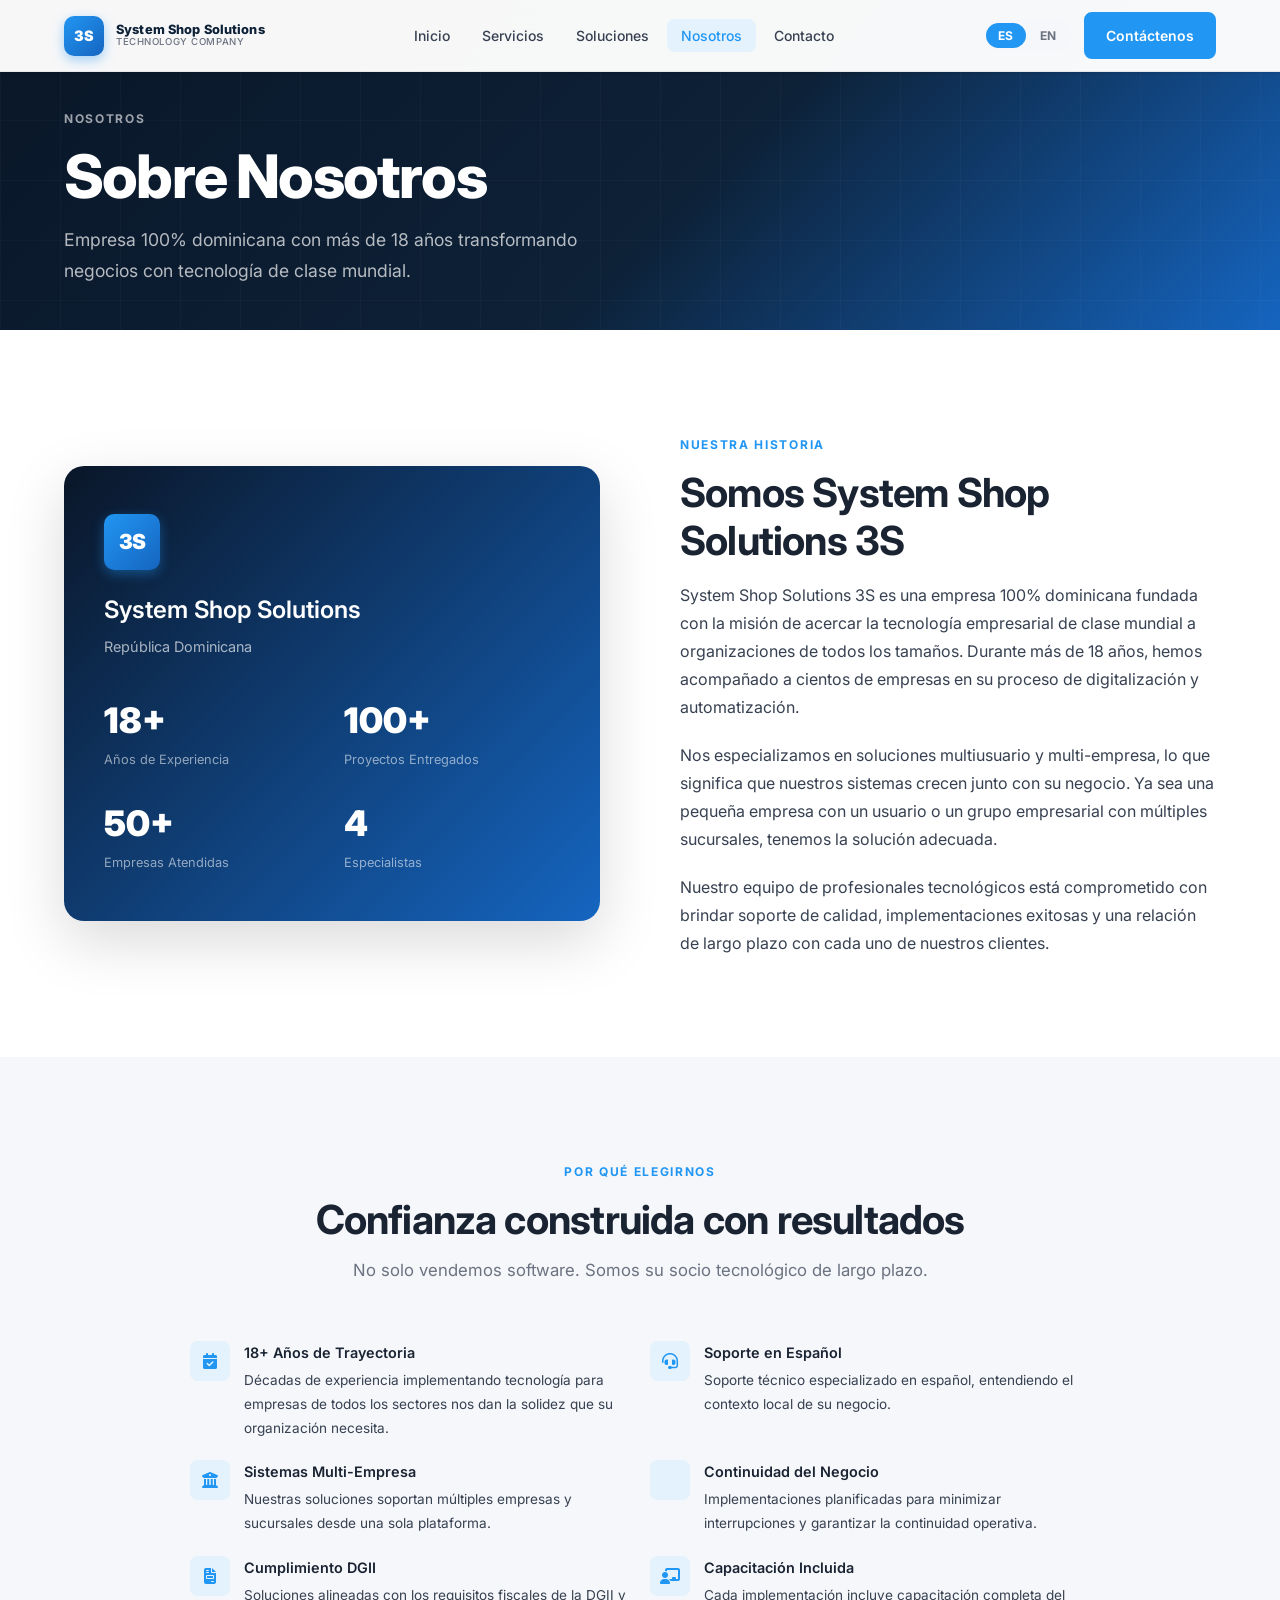
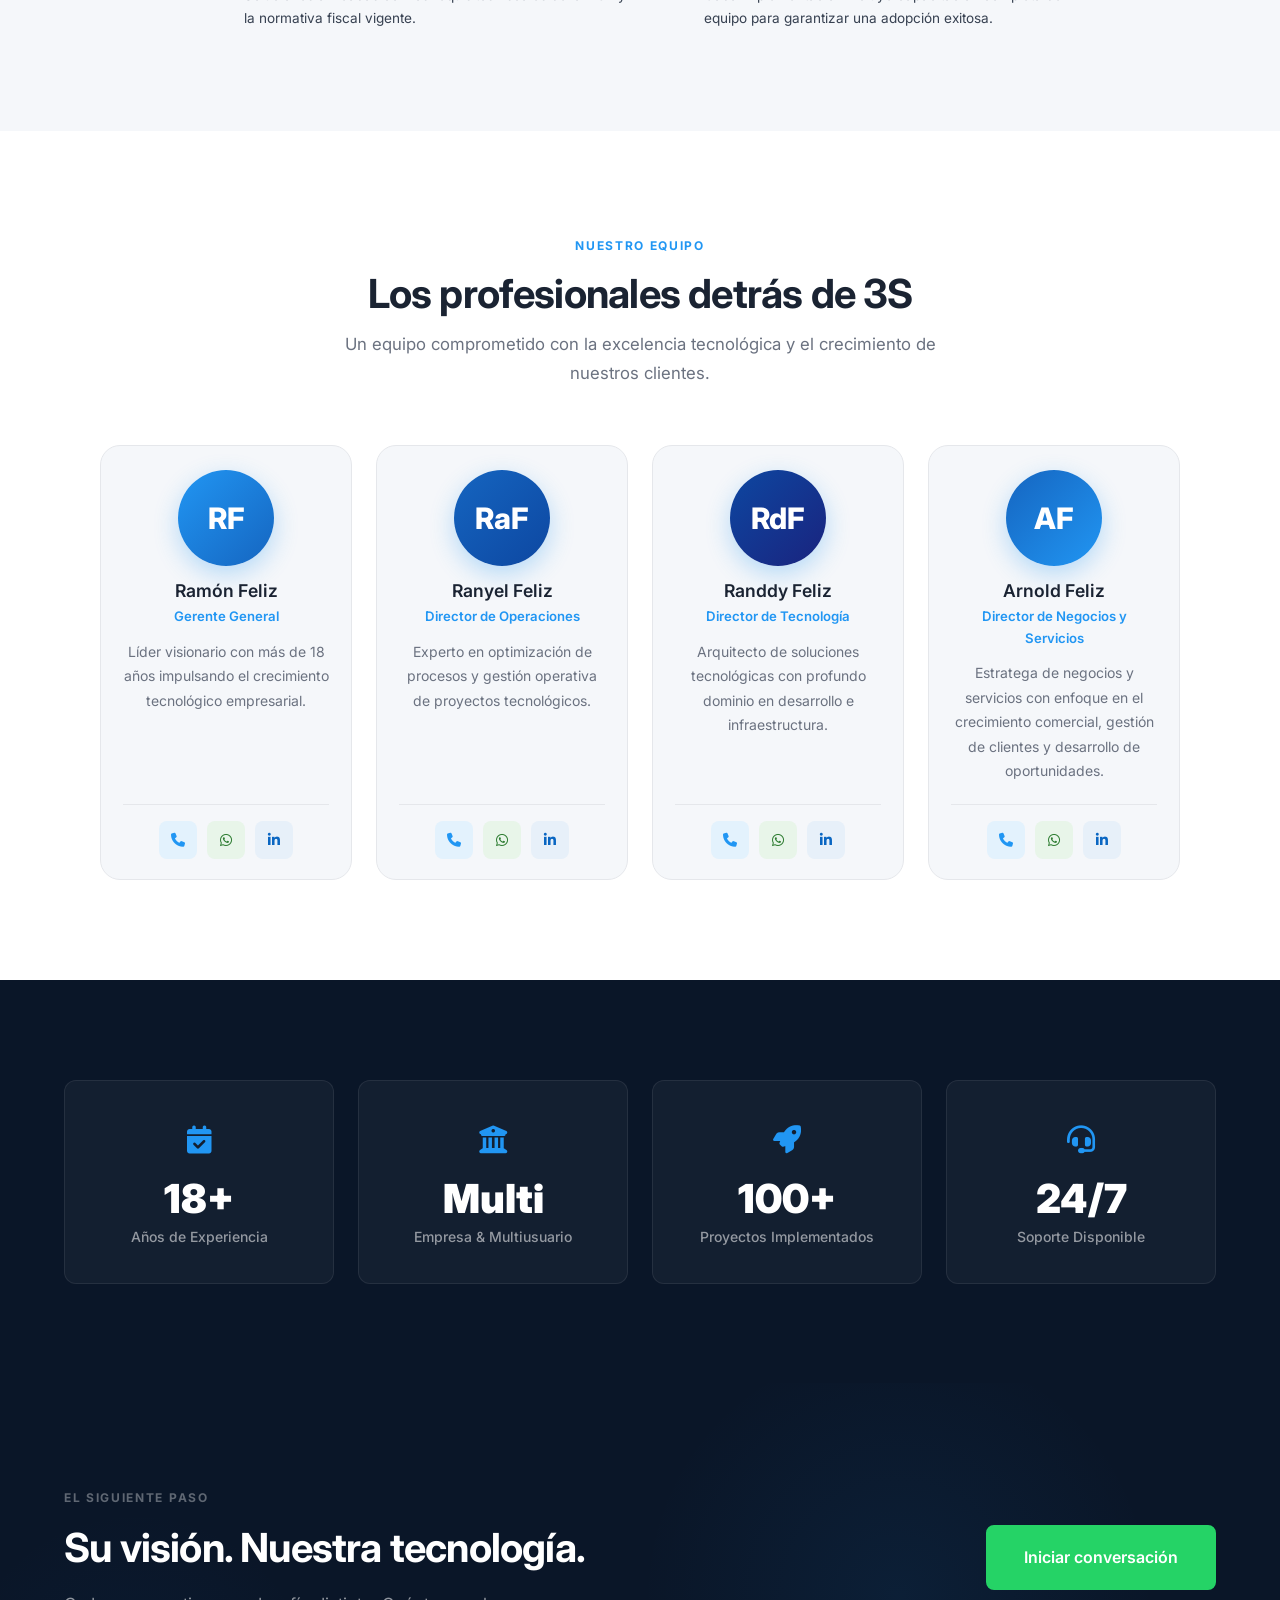
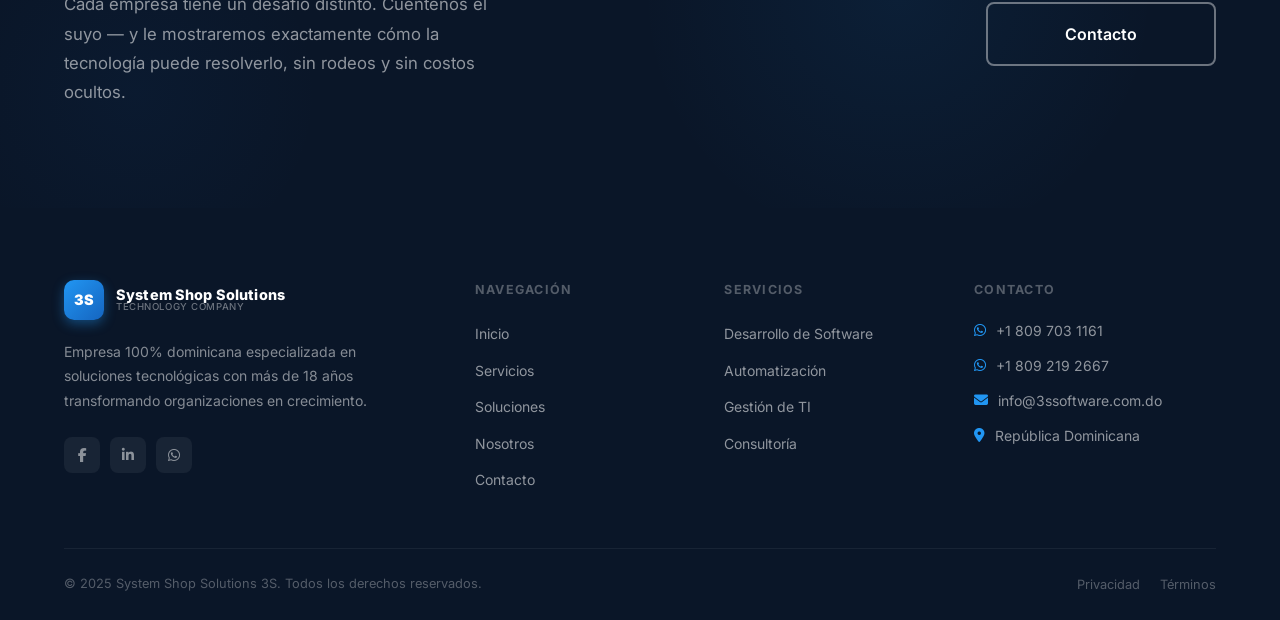
==== commit 00ba3fc5: "Refine mobile UI" ====
--- a/about.html
+++ b/about.html
@@ -193,11 +193,11 @@
         <p class="section-subtitle" data-i18n="team.sub">Un equipo comprometido con la excelencia tecnológica y el crecimiento de nuestros clientes.</p>
       </div>
 
-      <div class="team-grid" style="max-width:960px;margin:0 auto;">
+      <div class="team-grid team-grid--about">
         <!-- Ramon -->
-        <div class="team-card reveal reveal-delay-1" style="padding:32px;background:var(--c-bg);border-radius:var(--r-l);">
-          <div class="team-avatar" style="width:120px;height:120px;font-size:2.2rem;">RF</div>
-          <h3 style="font-size:1.2rem;">Ramón Feliz</h3>
+        <div class="team-card team-card--about reveal reveal-delay-1">
+          <div class="team-avatar">RF</div>
+          <h3>Ramón Feliz</h3>
           <div class="team-role" data-i18n="team1.role">Gerente General</div>
           <p data-i18n="team1.bio">Líder visionario con más de 18 años impulsando el crecimiento tecnológico empresarial.</p>
           <div class="team-actions">
@@ -214,9 +214,9 @@
         </div>
 
         <!-- Ranyel -->
-        <div class="team-card reveal reveal-delay-2" style="padding:32px;background:var(--c-bg);border-radius:var(--r-l);">
-          <div class="team-avatar" style="width:120px;height:120px;font-size:2.2rem;background:linear-gradient(135deg,#1565C0 0%,#0D47A1 100%)">RaF</div>
-          <h3 style="font-size:1.2rem;">Ranyel Feliz</h3>
+        <div class="team-card team-card--about reveal reveal-delay-2">
+          <div class="team-avatar" style="background:linear-gradient(135deg,#1565C0 0%,#0D47A1 100%)">RaF</div>
+          <h3>Ranyel Feliz</h3>
           <div class="team-role" data-i18n="team2.role">Director de Operaciones</div>
           <p data-i18n="team2.bio">Experto en optimización de procesos y gestión operativa de proyectos tecnológicos.</p>
           <div class="team-actions">
@@ -233,9 +233,9 @@
         </div>
 
         <!-- Randdy -->
-        <div class="team-card reveal reveal-delay-3" style="padding:32px;background:var(--c-bg);border-radius:var(--r-l);">
-          <div class="team-avatar" style="width:120px;height:120px;font-size:2.2rem;background:linear-gradient(135deg,#0D47A1 0%,#1A237E 100%)">RdF</div>
-          <h3 style="font-size:1.2rem;">Randdy Feliz</h3>
+        <div class="team-card team-card--about reveal reveal-delay-3">
+          <div class="team-avatar" style="background:linear-gradient(135deg,#0D47A1 0%,#1A237E 100%)">RdF</div>
+          <h3>Randdy Feliz</h3>
           <div class="team-role" data-i18n="team3.role">Director de Tecnología</div>
           <p data-i18n="team3.bio">Arquitecto de soluciones tecnológicas con profundo dominio en desarrollo e infraestructura.</p>
           <div class="team-actions">
@@ -252,9 +252,9 @@
         </div>
 
         <!-- Arnold -->
-        <div class="team-card reveal reveal-delay-4" style="padding:32px;background:var(--c-bg);border-radius:var(--r-l);">
-          <div class="team-avatar" style="width:120px;height:120px;font-size:2.2rem;background:linear-gradient(135deg,#1565C0 0%,#2196F3 100%)">AF</div>
-          <h3 style="font-size:1.2rem;">Arnold Feliz</h3>
+        <div class="team-card team-card--about reveal reveal-delay-4">
+          <div class="team-avatar" style="background:linear-gradient(135deg,#1565C0 0%,#2196F3 100%)">AF</div>
+          <h3>Arnold Feliz</h3>
           <div class="team-role" data-i18n="team4.role">Director de Negocios y Servicios</div>
           <p data-i18n="team4.bio">Estratega de negocios y servicios con enfoque en el crecimiento comercial, gestión de clientes y desarrollo de oportunidades.</p>
           <div class="team-actions">
--- a/css/style.css
+++ b/css/style.css
@@ -441,13 +441,14 @@
 
 .hero-title {
   color: var(--c-white);
-  margin-bottom: 24px;
+  margin-bottom: 28px;
 }
 .hero-title span {
   background: linear-gradient(90deg, #2196F3 0%, #42A5F5 100%);
   -webkit-background-clip: text;
   -webkit-text-fill-color: transparent;
   background-clip: text;
+  font-weight: 900;
 }
 
 .hero-subtitle {
@@ -462,12 +463,12 @@
   display: flex;
   flex-wrap: wrap;
   gap: 14px;
-  margin-bottom: 56px;
+  margin-bottom: 16px;
 }
 
 .hero-stats {
   display: flex;
-  gap: 36px;
+  gap: 40px;
   flex-wrap: wrap;
 }
 .hero-stat {
@@ -475,7 +476,7 @@
   flex-direction: column;
 }
 .hero-stat-value {
-  font-size: 1.75rem;
+  font-size: 1.6rem;
   font-weight: 800;
   color: var(--c-white);
   line-height: 1;
@@ -1381,8 +1382,6 @@
 }
 
 @media (max-width: 768px) {
-  :root { --nav-h: 64px; }
-  .section { padding: 72px 0; }
   .nav-links, .nav-right .btn { display: none; }
   .nav-hamburger { display: flex; }
   .services-grid  { grid-template-columns: 1fr; }
@@ -1427,9 +1426,7 @@
   margin: 40px 0 32px;
 }
 
-/* Stat row refinement */
-.hero-stats { gap: 40px; }
-.hero-stat-value { font-size: 1.6rem; }
+/* Stat row separators */
 .hero-stat { position: relative; }
 .hero-stat + .hero-stat::before {
   content: '';
@@ -2014,10 +2011,6 @@
   .feature-card  { padding: 28px 18px; }
   .metric-card   { padding: 28px 18px; }
 }
-@media (max-width: 480px) {
-  .team-card[style] { padding: 24px 16px 20px !important; }
-}
-
 /* ─── I. ABOUT PAGE ─────────────────────────────────────────── */
 @media (max-width: 768px) {
   .about-visual-card { padding: 32px 24px; }
@@ -2132,11 +2125,8 @@
    because earlier trims were too incremental to be noticeable.
    ============================================================ */
 
-/* ── 1. NAVBAR: smaller height, cleaner logo, separated controls ── */
-@media (max-width: 768px) {
-  /* Shrink nav height from 64px → 58px */
-  :root { --nav-h: 58px; }
-
+/* ── 1. NAVBAR: logo scale & control spacing ── */
+@media (max-width: 768px) {
   /* Smaller logo block: 30px icon, no subtitle tag, tighter gap */
   .logo-mark { width: 30px; height: 30px; font-size: .75rem; border-radius: 7px; }
   .logo-name { font-size: .68rem; letter-spacing: 0; }
@@ -2158,17 +2148,6 @@
 @media (max-width: 768px) {
   /* Was 13px 26px — still 41px tall. Now 10px 16px = ~35px. */
   .btn-lg { padding: 10px 16px; font-size: .875rem; }
-}
-
-/* ── 5. GLOBAL SECTION RHYTHM ────────────────────────────────── */
-/* Was 64px / 48px — still feels dense between sections on mobile */
-@media (max-width: 768px) {
-  .section     { padding: 52px 0; }
-  .section--sm { padding: 36px 0; }
-}
-@media (max-width: 400px) {
-  .section     { padding: 44px 0; }
-  .section--sm { padding: 28px 0; }
 }
 
 /* ── 6. SECTION HEADINGS: more compact below 480px ─────────── */
@@ -2429,4 +2408,74 @@
 @media (max-width: 768px) {
   .team-action-icon { width: 44px; height: 44px; font-size: .95rem; }
   .team-actions { gap: 12px; }
+}
+
+/* ============================================================
+   HERO — CONVERSION PASS (v9)
+   ============================================================ */
+
+/* Section white: complement the existing section variants */
+.section--white { background: var(--c-white); }
+
+/* CTA visual hierarchy: primary dominates, secondary recedes */
+.hero-cta .btn-primary {
+  box-shadow: var(--sh-blue);
+  padding: 17px 42px;
+}
+.hero-cta .btn-outline {
+  border-color: rgba(255,255,255,.22);
+  color: rgba(255,255,255,.75);
+}
+
+/* Microcopy trust hint below CTAs */
+.hero-microcopy {
+  font-size: .75rem;
+  color: rgba(255,255,255,.28);
+  letter-spacing: .04em;
+  margin-bottom: 0;
+}
+
+@media (max-width: 768px) {
+  .hero-microcopy { font-size: .7rem; }
+  /* Restore tap-target-friendly spacing on mobile */
+  .hero-cta { margin-bottom: 12px; }
+}
+
+@media (max-width: 480px) {
+  /* Microcopy adds noise above fold on small screens — hide it */
+  .hero-microcopy { display: none; }
+  /* CTA margin-bottom now owns the gap before divider */
+  .hero-cta { margin-bottom: 24px; }
+}
+
+/* ============================================================
+   TEAM CARDS — About page variant
+   Slightly wider grid, reduced vertical density.
+   ============================================================ */
+.team-grid--about {
+  max-width: 1080px;
+  margin: 0 auto;
+}
+
+.team-card--about {
+  padding: 24px 22px 20px;
+  background: var(--c-bg);
+}
+
+.team-card--about .team-avatar {
+  width: 96px;
+  height: 96px;
+  font-size: 1.85rem;
+  margin-bottom: 14px;
+}
+
+.team-card--about h3 {
+  font-size: 1.1rem;
+  margin-bottom: 3px;
+}
+
+@media (max-width: 480px) {
+  .team-card--about {
+    padding: 20px 16px 18px;
+  }
 }
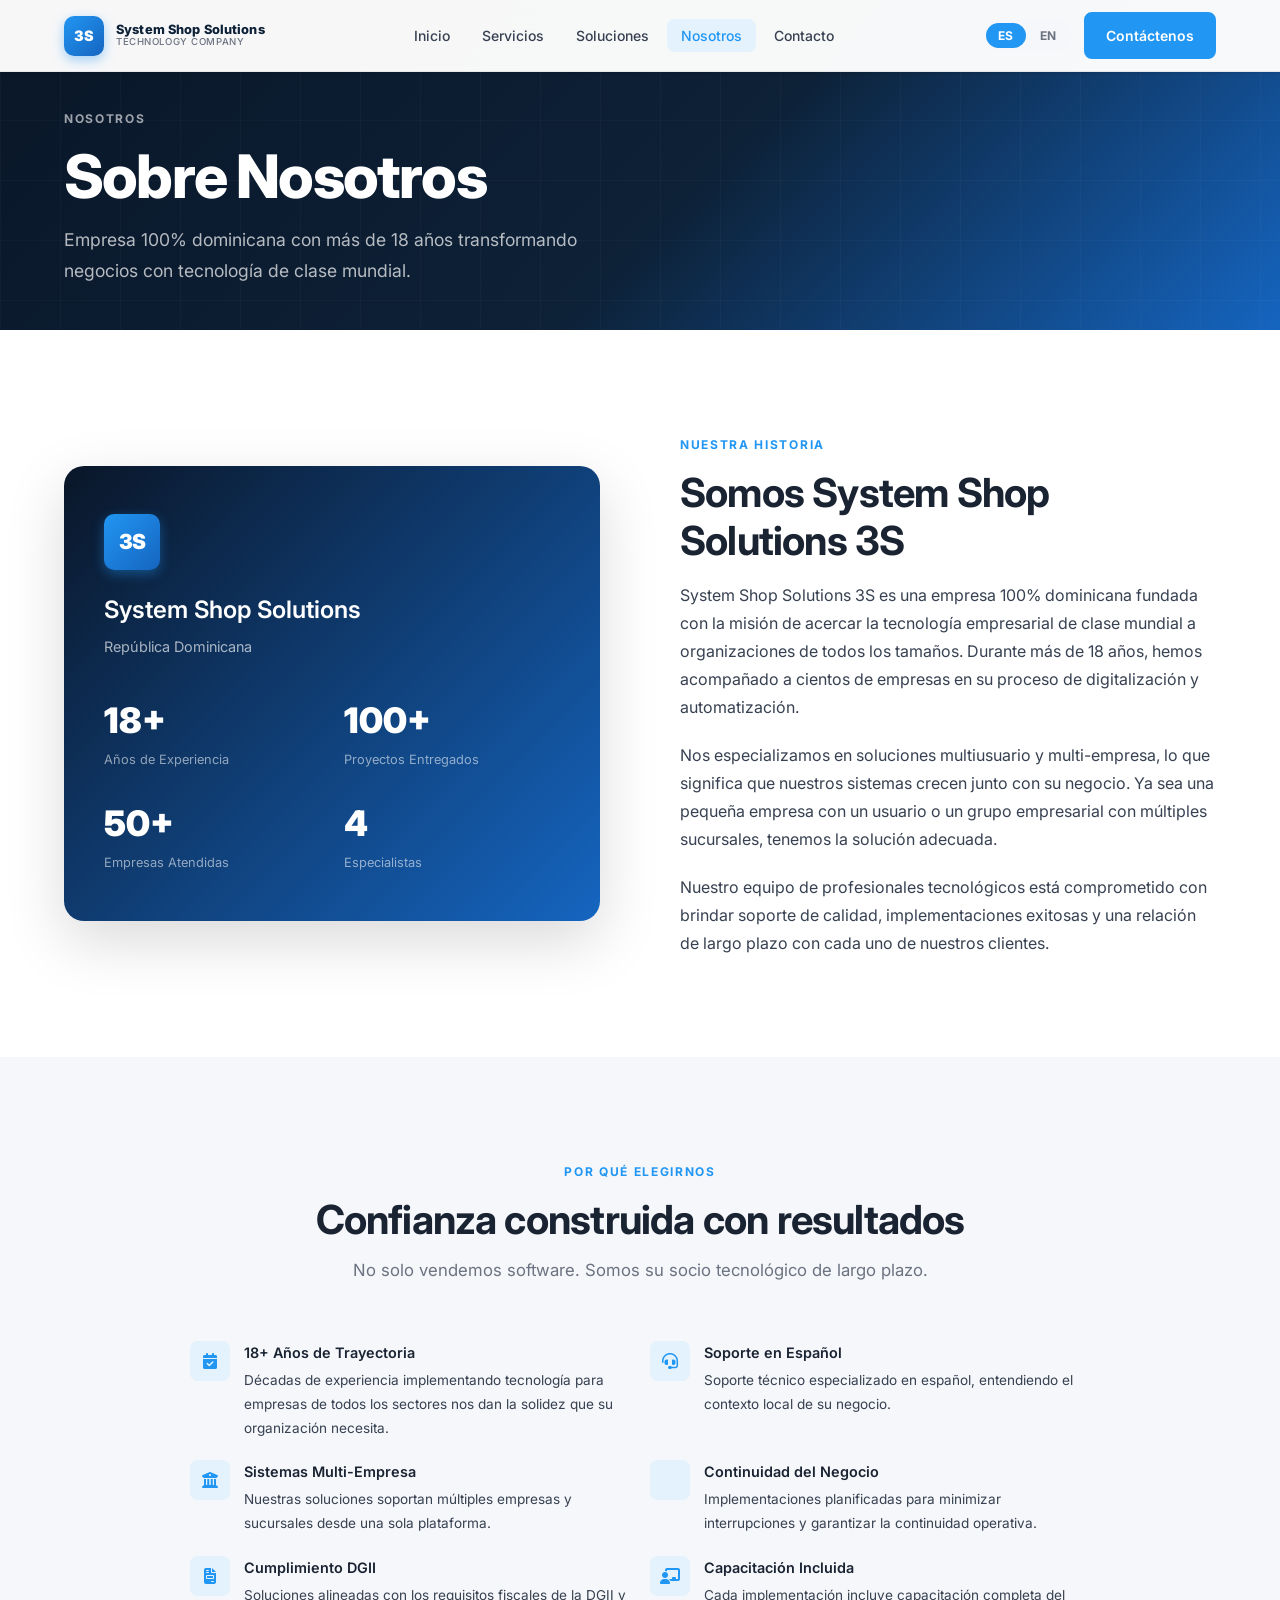
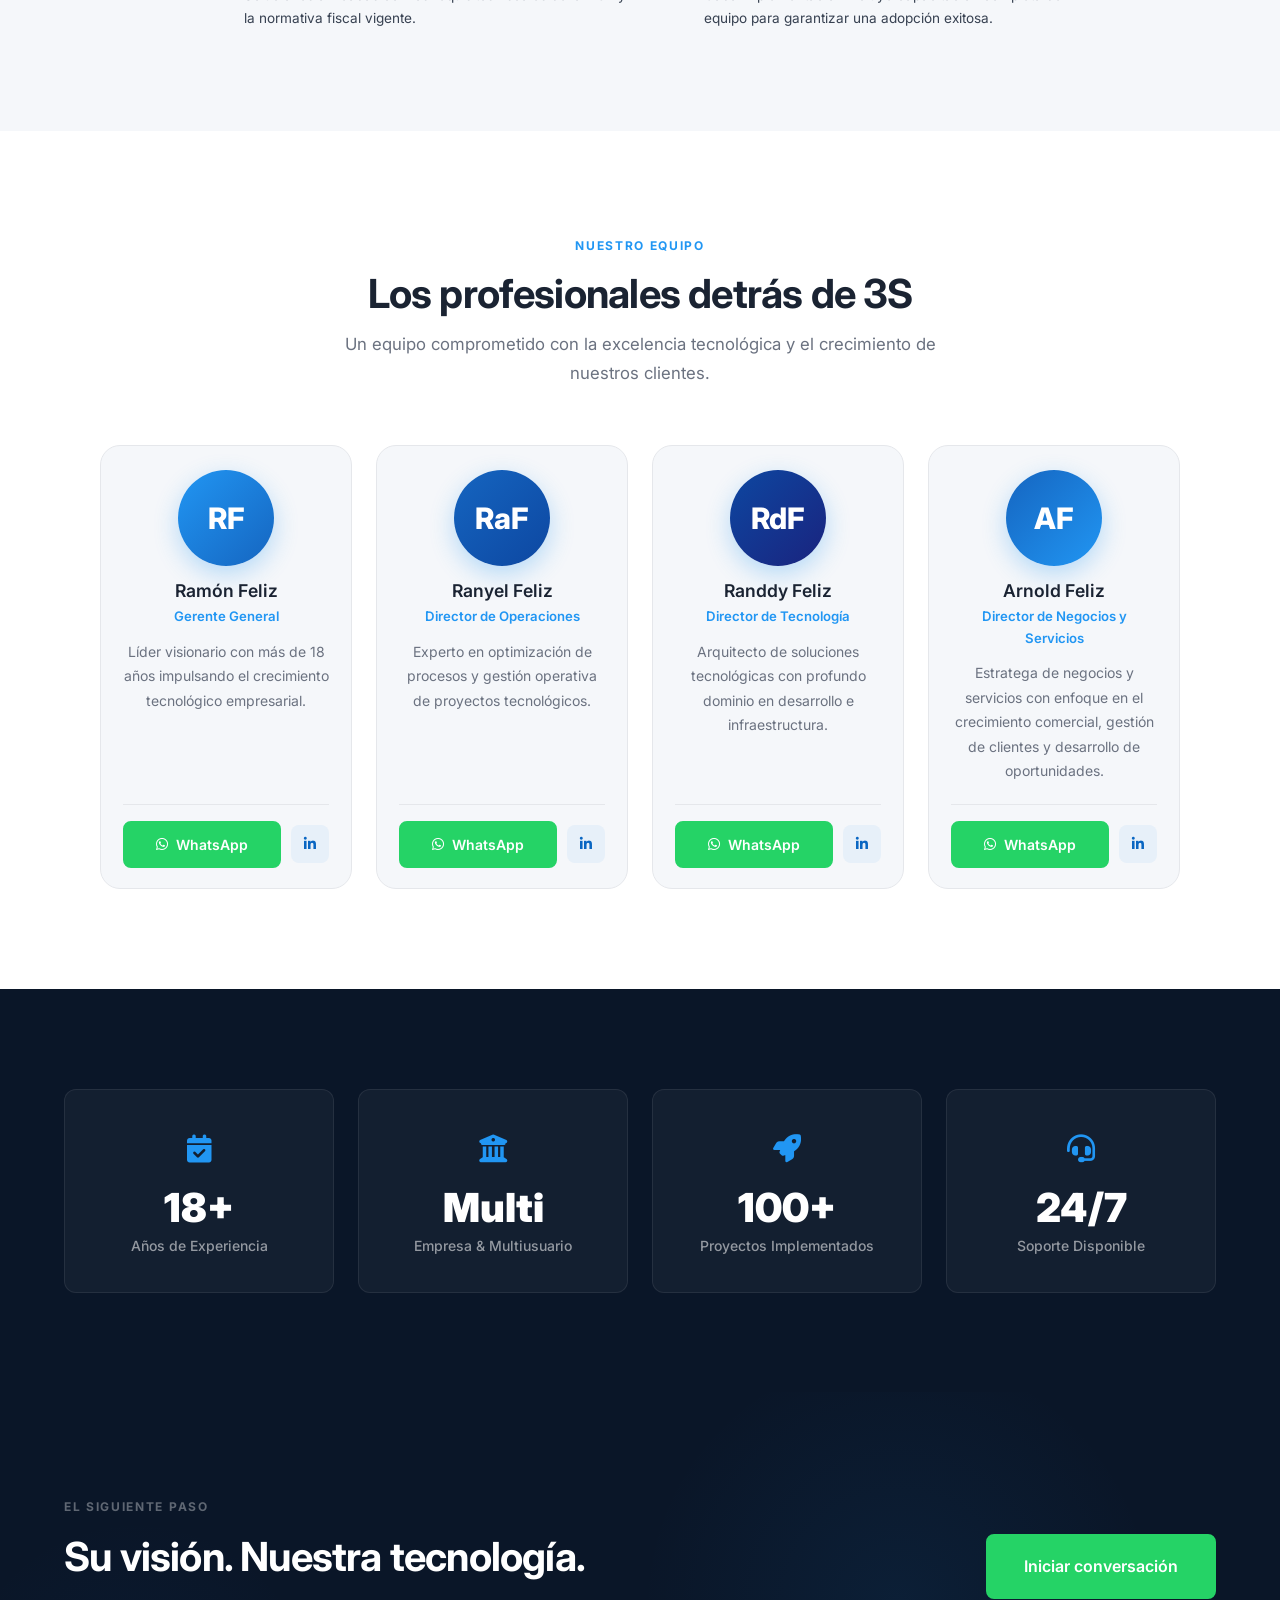
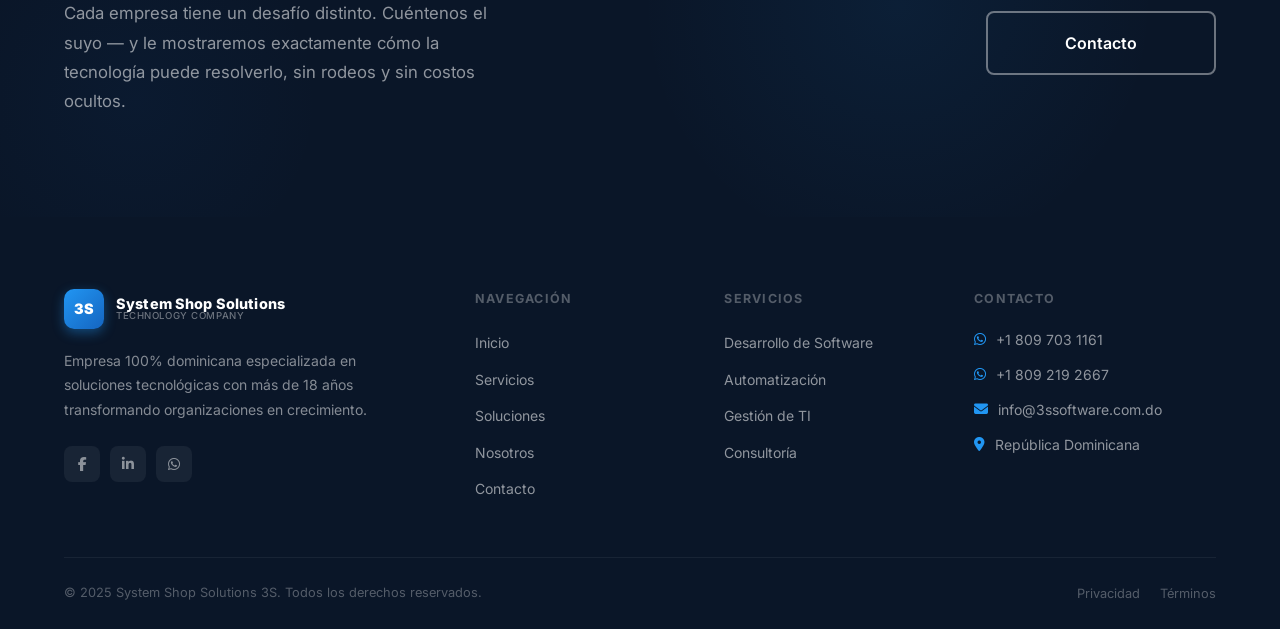
==== commit 9f5775b1: "Refine mobile UI" ====
--- a/about.html
+++ b/about.html
@@ -201,13 +201,10 @@
           <div class="team-role" data-i18n="team1.role">Gerente General</div>
           <p data-i18n="team1.bio">Líder visionario con más de 18 años impulsando el crecimiento tecnológico empresarial.</p>
           <div class="team-actions">
-            <a href="tel:+18097031161" class="team-action-icon team-action-icon--phone" aria-label="Llamar a Ramón Feliz" title="Llamar">
-              <i class="fa-solid fa-phone"></i>
-            </a>
-            <a href="https://wa.me/18097031161" class="team-action-icon team-action-icon--wa" target="_blank" rel="noopener noreferrer" aria-label="WhatsApp de Ramón Feliz" title="Escribir por WhatsApp">
-              <i class="fa-brands fa-whatsapp"></i>
-            </a>
-            <a href="https://www.linkedin.com/in/ramon-feliz-6610903b8/" class="team-action-icon team-action-icon--li" target="_blank" rel="noopener noreferrer" aria-label="Ver perfil en LinkedIn" title="Ver perfil en LinkedIn">
+            <a href="https://wa.me/18097031161" class="btn btn-sm btn-whatsapp team-card-wa" target="_blank" rel="noopener noreferrer" aria-label="Escribir a Ramón por WhatsApp">
+              <i class="fa-brands fa-whatsapp"></i> WhatsApp
+            </a>
+            <a href="https://www.linkedin.com/in/ramon-feliz-6610903b8/" class="team-action-icon team-action-icon--li" target="_blank" rel="noopener noreferrer" aria-label="Ver perfil de Ramón en LinkedIn" title="LinkedIn">
               <i class="fa-brands fa-linkedin-in"></i>
             </a>
           </div>
@@ -220,13 +217,10 @@
           <div class="team-role" data-i18n="team2.role">Director de Operaciones</div>
           <p data-i18n="team2.bio">Experto en optimización de procesos y gestión operativa de proyectos tecnológicos.</p>
           <div class="team-actions">
-            <a href="tel:+18498031543" class="team-action-icon team-action-icon--phone" aria-label="Llamar a Ranyel Feliz" title="Llamar">
-              <i class="fa-solid fa-phone"></i>
-            </a>
-            <a href="https://wa.me/18498031543" class="team-action-icon team-action-icon--wa" target="_blank" rel="noopener noreferrer" aria-label="WhatsApp de Ranyel Feliz" title="Escribir por WhatsApp">
-              <i class="fa-brands fa-whatsapp"></i>
-            </a>
-            <a href="https://www.linkedin.com/in/ranyelfeliz/" class="team-action-icon team-action-icon--li" target="_blank" rel="noopener noreferrer" aria-label="Ver perfil en LinkedIn" title="Ver perfil en LinkedIn">
+            <a href="https://wa.me/18498031543" class="btn btn-sm btn-whatsapp team-card-wa" target="_blank" rel="noopener noreferrer" aria-label="Escribir a Ranyel por WhatsApp">
+              <i class="fa-brands fa-whatsapp"></i> WhatsApp
+            </a>
+            <a href="https://www.linkedin.com/in/ranyelfeliz/" class="team-action-icon team-action-icon--li" target="_blank" rel="noopener noreferrer" aria-label="Ver perfil de Ranyel en LinkedIn" title="LinkedIn">
               <i class="fa-brands fa-linkedin-in"></i>
             </a>
           </div>
@@ -239,13 +233,10 @@
           <div class="team-role" data-i18n="team3.role">Director de Tecnología</div>
           <p data-i18n="team3.bio">Arquitecto de soluciones tecnológicas con profundo dominio en desarrollo e infraestructura.</p>
           <div class="team-actions">
-            <a href="tel:+18092192667" class="team-action-icon team-action-icon--phone" aria-label="Llamar a Randdy Feliz" title="Llamar">
-              <i class="fa-solid fa-phone"></i>
-            </a>
-            <a href="https://wa.me/18092192667" class="team-action-icon team-action-icon--wa" target="_blank" rel="noopener noreferrer" aria-label="WhatsApp de Randdy Feliz" title="Escribir por WhatsApp">
-              <i class="fa-brands fa-whatsapp"></i>
-            </a>
-            <a href="https://www.linkedin.com/in/randdyfeliz/" class="team-action-icon team-action-icon--li" target="_blank" rel="noopener noreferrer" aria-label="Ver perfil en LinkedIn" title="Ver perfil en LinkedIn">
+            <a href="https://wa.me/18092192667" class="btn btn-sm btn-whatsapp team-card-wa" target="_blank" rel="noopener noreferrer" aria-label="Escribir a Randdy por WhatsApp">
+              <i class="fa-brands fa-whatsapp"></i> WhatsApp
+            </a>
+            <a href="https://www.linkedin.com/in/randdyfeliz/" class="team-action-icon team-action-icon--li" target="_blank" rel="noopener noreferrer" aria-label="Ver perfil de Randdy en LinkedIn" title="LinkedIn">
               <i class="fa-brands fa-linkedin-in"></i>
             </a>
           </div>
@@ -258,13 +249,10 @@
           <div class="team-role" data-i18n="team4.role">Director de Negocios y Servicios</div>
           <p data-i18n="team4.bio">Estratega de negocios y servicios con enfoque en el crecimiento comercial, gestión de clientes y desarrollo de oportunidades.</p>
           <div class="team-actions">
-            <a href="tel:+18099770360" class="team-action-icon team-action-icon--phone" aria-label="Llamar a Arnold Feliz" title="Llamar">
-              <i class="fa-solid fa-phone"></i>
-            </a>
-            <a href="https://wa.me/18099770360" class="team-action-icon team-action-icon--wa" target="_blank" rel="noopener noreferrer" aria-label="WhatsApp de Arnold Feliz" title="Escribir por WhatsApp">
-              <i class="fa-brands fa-whatsapp"></i>
-            </a>
-            <a href="https://www.linkedin.com/in/arnoldfeliz/" class="team-action-icon team-action-icon--li" target="_blank" rel="noopener noreferrer" aria-label="Ver perfil en LinkedIn" title="Ver perfil en LinkedIn">
+            <a href="https://wa.me/18099770360" class="btn btn-sm btn-whatsapp team-card-wa" target="_blank" rel="noopener noreferrer" aria-label="Escribir a Arnold por WhatsApp">
+              <i class="fa-brands fa-whatsapp"></i> WhatsApp
+            </a>
+            <a href="https://www.linkedin.com/in/arnoldfeliz/" class="team-action-icon team-action-icon--li" target="_blank" rel="noopener noreferrer" aria-label="Ver perfil de Arnold en LinkedIn" title="LinkedIn">
               <i class="fa-brands fa-linkedin-in"></i>
             </a>
           </div>
--- a/css/style.css
+++ b/css/style.css
@@ -2346,18 +2346,25 @@
 }
 
 /* ============================================================
-   TEAM CARD — Actions Row (icon-only, 3 icons per card)
+   TEAM CARD — Actions Row (WhatsApp primary + LinkedIn secondary)
    ============================================================ */
 .team-actions {
   display: flex;
   gap: 10px;
-  justify-content: center;
   align-items: center;
   margin-top: 20px;
   padding-top: 16px;
   border-top: 1px solid var(--c-border);
   width: 100%;
 }
+
+/* WhatsApp button — grows to fill available width */
+.team-card-wa {
+  flex: 1;
+  justify-content: center;
+}
+
+/* LinkedIn icon — fixed square, visually lighter */
 .team-action-icon {
   display: flex;
   align-items: center;
@@ -2370,29 +2377,6 @@
   transition: background var(--t), color var(--t), transform var(--t), box-shadow var(--t);
   flex-shrink: 0;
 }
-/* Phone */
-.team-action-icon--phone {
-  background: var(--c-accent-lt);
-  color: var(--c-accent);
-}
-.team-action-icon--phone:hover {
-  background: var(--c-accent);
-  color: #fff;
-  transform: translateY(-2px);
-  box-shadow: 0 4px 12px rgba(33,150,243,.3);
-}
-/* WhatsApp */
-.team-action-icon--wa {
-  background: #E8F5E9;
-  color: #2E7D32;
-}
-.team-action-icon--wa:hover {
-  background: #25D366;
-  color: #fff;
-  transform: translateY(-2px);
-  box-shadow: 0 4px 12px rgba(37,211,102,.3);
-}
-/* LinkedIn */
 .team-action-icon--li {
   background: #E7F0F9;
   color: #0A66C2;
@@ -2407,7 +2391,8 @@
 /* Mobile: 44px tap targets */
 @media (max-width: 768px) {
   .team-action-icon { width: 44px; height: 44px; font-size: .95rem; }
-  .team-actions { gap: 12px; }
+  .team-card-wa { min-height: 44px; }
+  .team-actions { gap: 10px; }
 }
 
 /* ============================================================
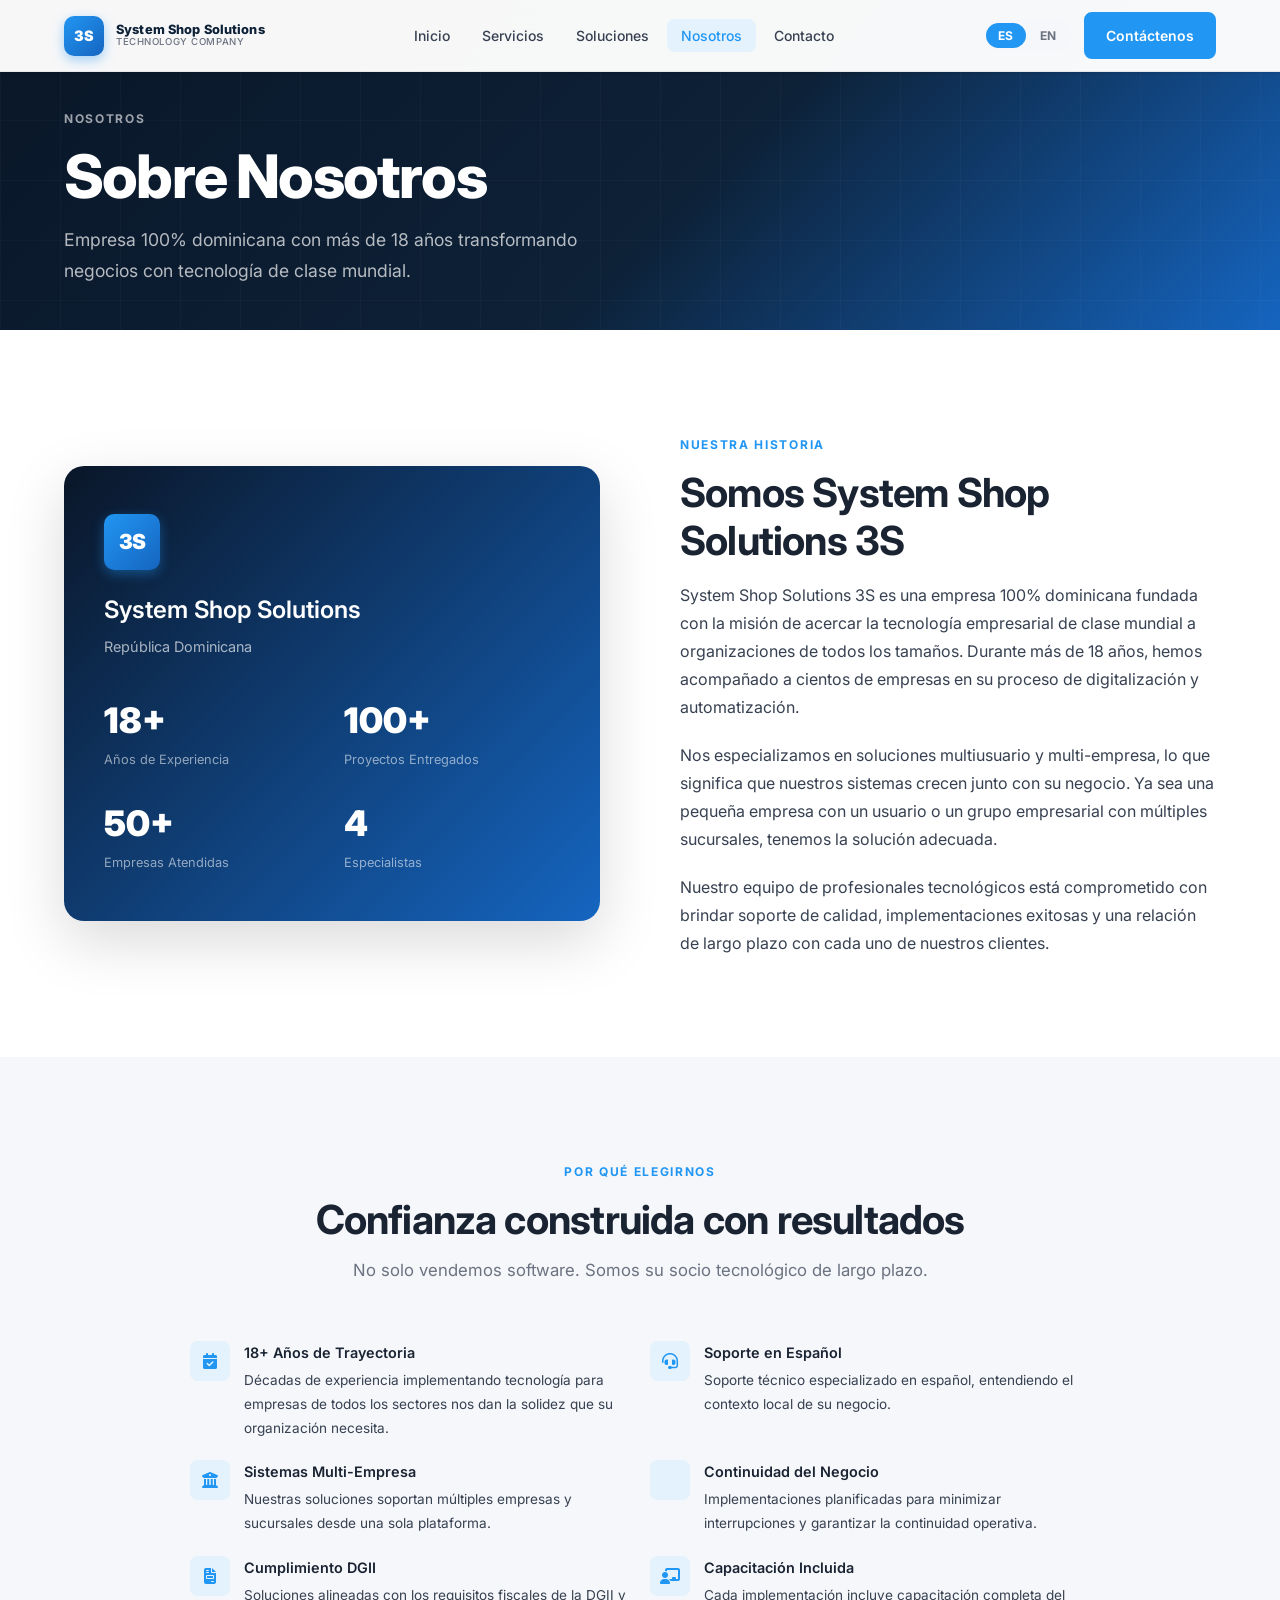
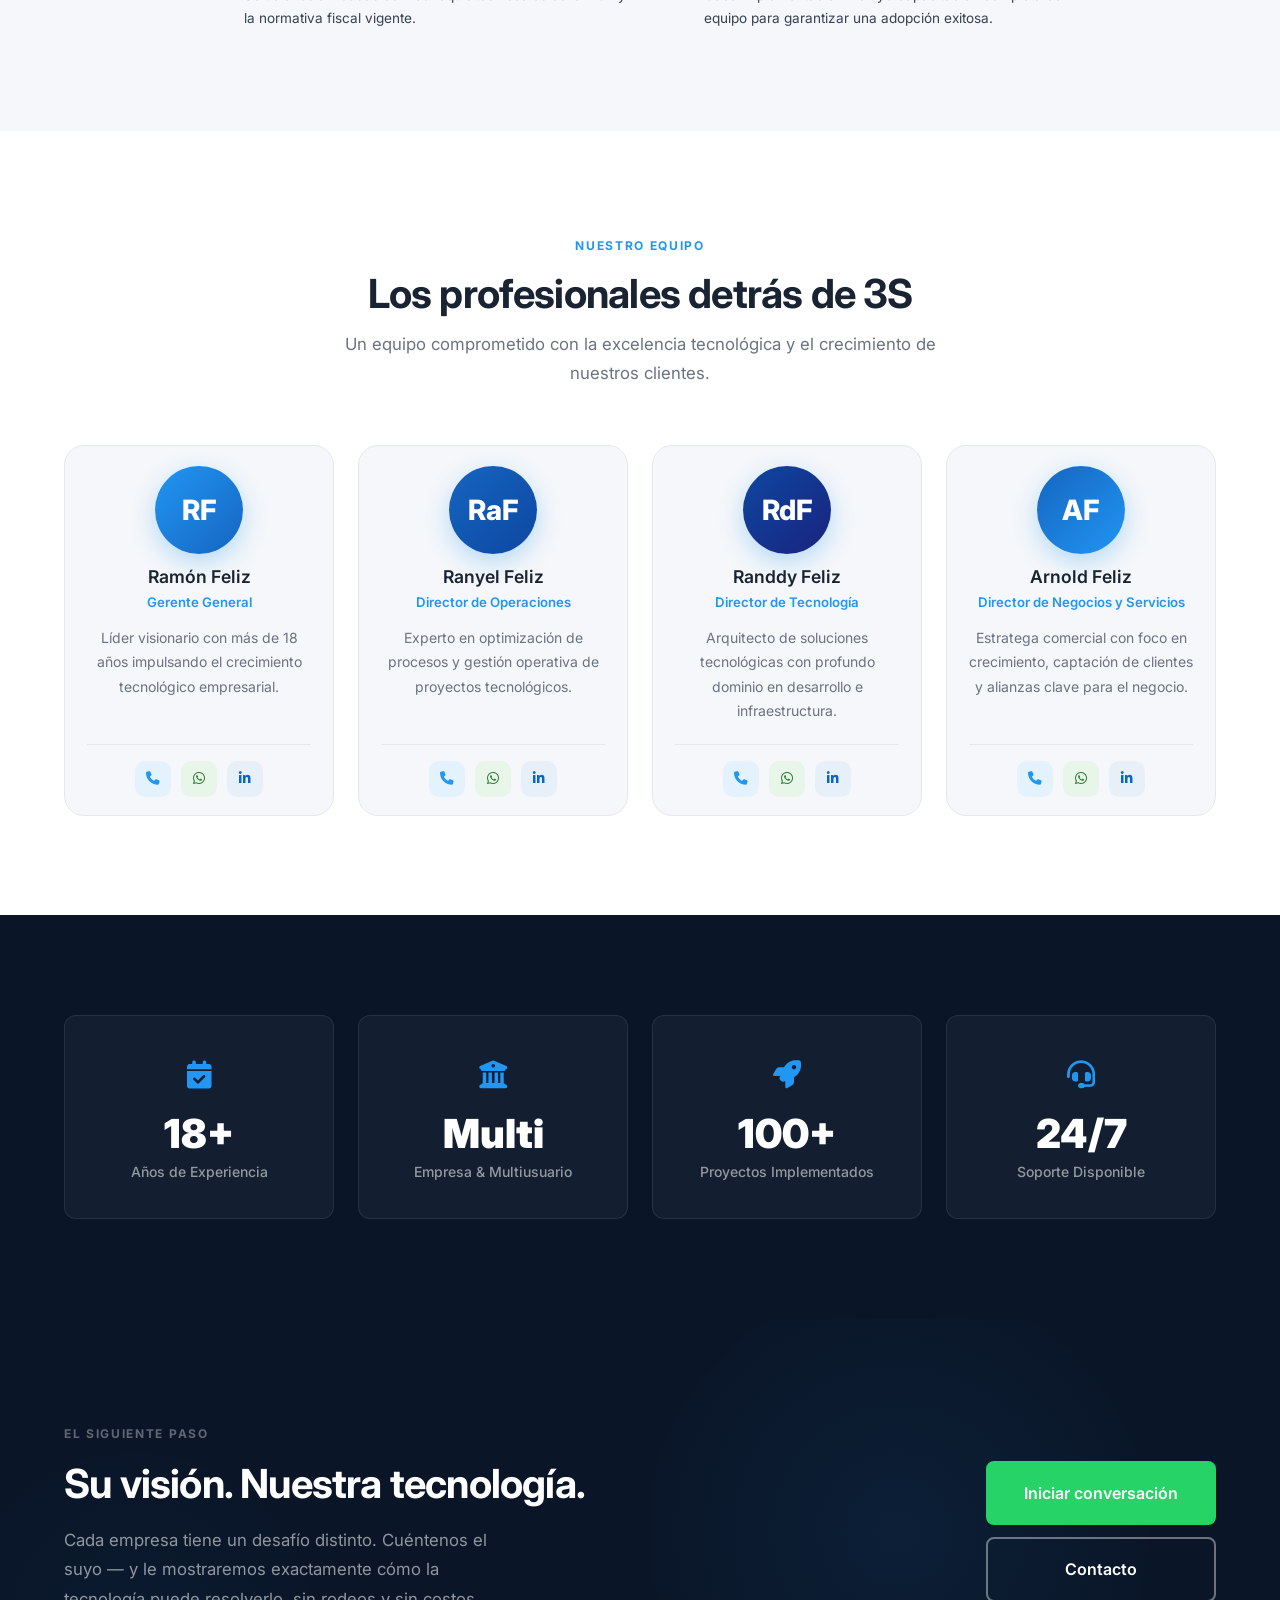
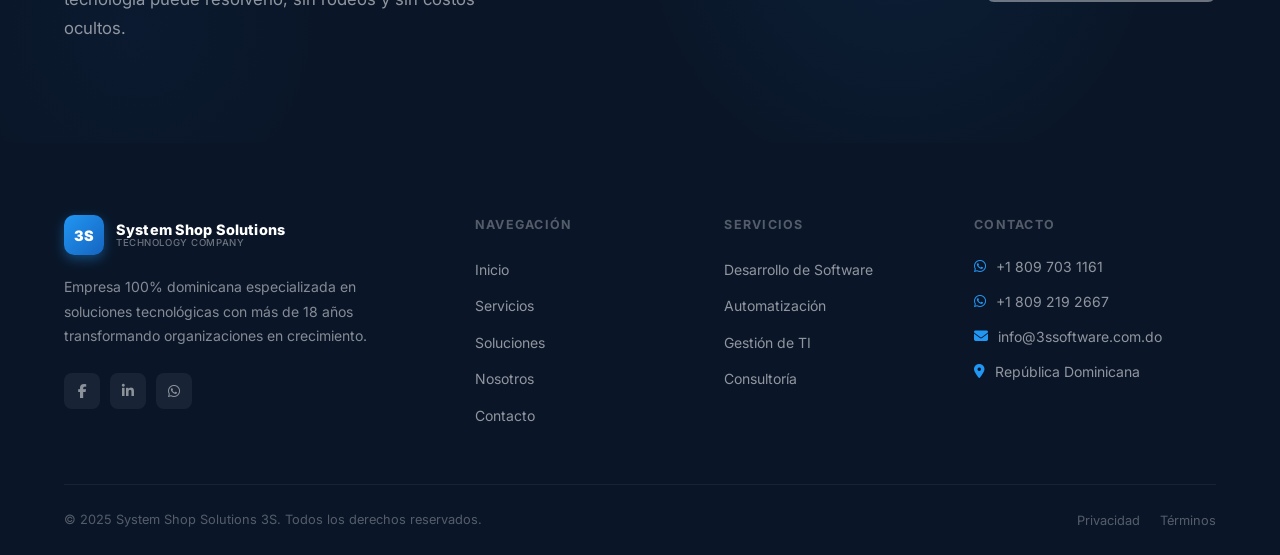
==== commit ebdebbcf: "Refine mobile UI" ====
--- a/about.html
+++ b/about.html
@@ -5,7 +5,7 @@
   <meta name="viewport" content="width=device-width, initial-scale=1.0" />
   <meta name="description" content="Sobre System Shop Solutions 3S — Empresa dominicana con más de 18 años transformando negocios con tecnología. Conozca nuestro equipo y nuestra historia." />
   <title>Nosotros | System Shop Solutions 3S</title>
-  <link rel="stylesheet" href="css/style.css?v=20260325-6" />
+  <link rel="stylesheet" href="css/style.css?v=20260325-7" />
   <link rel="stylesheet" href="https://cdnjs.cloudflare.com/ajax/libs/font-awesome/6.5.1/css/all.min.css" />
 </head>
 <body>
@@ -201,10 +201,13 @@
           <div class="team-role" data-i18n="team1.role">Gerente General</div>
           <p data-i18n="team1.bio">Líder visionario con más de 18 años impulsando el crecimiento tecnológico empresarial.</p>
           <div class="team-actions">
-            <a href="https://wa.me/18097031161" class="btn btn-sm btn-whatsapp team-card-wa" target="_blank" rel="noopener noreferrer" aria-label="Escribir a Ramón por WhatsApp">
-              <i class="fa-brands fa-whatsapp"></i> WhatsApp
-            </a>
-            <a href="https://www.linkedin.com/in/ramon-feliz-6610903b8/" class="team-action-icon team-action-icon--li" target="_blank" rel="noopener noreferrer" aria-label="Ver perfil de Ramón en LinkedIn" title="LinkedIn">
+            <a href="tel:+18097031161" class="team-action-icon team-action-icon--phone" aria-label="Llamar a Ramón Feliz" title="Llamar">
+              <i class="fa-solid fa-phone"></i>
+            </a>
+            <a href="https://wa.me/18097031161" class="team-action-icon team-action-icon--wa" target="_blank" rel="noopener noreferrer" aria-label="WhatsApp de Ramón Feliz" title="WhatsApp">
+              <i class="fa-brands fa-whatsapp"></i>
+            </a>
+            <a href="https://www.linkedin.com/in/ramon-feliz-6610903b8/" class="team-action-icon team-action-icon--li" target="_blank" rel="noopener noreferrer" aria-label="LinkedIn de Ramón Feliz" title="LinkedIn">
               <i class="fa-brands fa-linkedin-in"></i>
             </a>
           </div>
@@ -217,10 +220,13 @@
           <div class="team-role" data-i18n="team2.role">Director de Operaciones</div>
           <p data-i18n="team2.bio">Experto en optimización de procesos y gestión operativa de proyectos tecnológicos.</p>
           <div class="team-actions">
-            <a href="https://wa.me/18498031543" class="btn btn-sm btn-whatsapp team-card-wa" target="_blank" rel="noopener noreferrer" aria-label="Escribir a Ranyel por WhatsApp">
-              <i class="fa-brands fa-whatsapp"></i> WhatsApp
-            </a>
-            <a href="https://www.linkedin.com/in/ranyelfeliz/" class="team-action-icon team-action-icon--li" target="_blank" rel="noopener noreferrer" aria-label="Ver perfil de Ranyel en LinkedIn" title="LinkedIn">
+            <a href="tel:+18498031543" class="team-action-icon team-action-icon--phone" aria-label="Llamar a Ranyel Feliz" title="Llamar">
+              <i class="fa-solid fa-phone"></i>
+            </a>
+            <a href="https://wa.me/18498031543" class="team-action-icon team-action-icon--wa" target="_blank" rel="noopener noreferrer" aria-label="WhatsApp de Ranyel Feliz" title="WhatsApp">
+              <i class="fa-brands fa-whatsapp"></i>
+            </a>
+            <a href="https://www.linkedin.com/in/ranyelfeliz/" class="team-action-icon team-action-icon--li" target="_blank" rel="noopener noreferrer" aria-label="LinkedIn de Ranyel Feliz" title="LinkedIn">
               <i class="fa-brands fa-linkedin-in"></i>
             </a>
           </div>
@@ -233,10 +239,13 @@
           <div class="team-role" data-i18n="team3.role">Director de Tecnología</div>
           <p data-i18n="team3.bio">Arquitecto de soluciones tecnológicas con profundo dominio en desarrollo e infraestructura.</p>
           <div class="team-actions">
-            <a href="https://wa.me/18092192667" class="btn btn-sm btn-whatsapp team-card-wa" target="_blank" rel="noopener noreferrer" aria-label="Escribir a Randdy por WhatsApp">
-              <i class="fa-brands fa-whatsapp"></i> WhatsApp
-            </a>
-            <a href="https://www.linkedin.com/in/randdyfeliz/" class="team-action-icon team-action-icon--li" target="_blank" rel="noopener noreferrer" aria-label="Ver perfil de Randdy en LinkedIn" title="LinkedIn">
+            <a href="tel:+18092192667" class="team-action-icon team-action-icon--phone" aria-label="Llamar a Randdy Feliz" title="Llamar">
+              <i class="fa-solid fa-phone"></i>
+            </a>
+            <a href="https://wa.me/18092192667" class="team-action-icon team-action-icon--wa" target="_blank" rel="noopener noreferrer" aria-label="WhatsApp de Randdy Feliz" title="WhatsApp">
+              <i class="fa-brands fa-whatsapp"></i>
+            </a>
+            <a href="https://www.linkedin.com/in/randdyfeliz/" class="team-action-icon team-action-icon--li" target="_blank" rel="noopener noreferrer" aria-label="LinkedIn de Randdy Feliz" title="LinkedIn">
               <i class="fa-brands fa-linkedin-in"></i>
             </a>
           </div>
@@ -249,10 +258,13 @@
           <div class="team-role" data-i18n="team4.role">Director de Negocios y Servicios</div>
           <p data-i18n="team4.bio">Estratega de negocios y servicios con enfoque en el crecimiento comercial, gestión de clientes y desarrollo de oportunidades.</p>
           <div class="team-actions">
-            <a href="https://wa.me/18099770360" class="btn btn-sm btn-whatsapp team-card-wa" target="_blank" rel="noopener noreferrer" aria-label="Escribir a Arnold por WhatsApp">
-              <i class="fa-brands fa-whatsapp"></i> WhatsApp
-            </a>
-            <a href="https://www.linkedin.com/in/arnoldfeliz/" class="team-action-icon team-action-icon--li" target="_blank" rel="noopener noreferrer" aria-label="Ver perfil de Arnold en LinkedIn" title="LinkedIn">
+            <a href="tel:+18099770360" class="team-action-icon team-action-icon--phone" aria-label="Llamar a Arnold Feliz" title="Llamar">
+              <i class="fa-solid fa-phone"></i>
+            </a>
+            <a href="https://wa.me/18099770360" class="team-action-icon team-action-icon--wa" target="_blank" rel="noopener noreferrer" aria-label="WhatsApp de Arnold Feliz" title="WhatsApp">
+              <i class="fa-brands fa-whatsapp"></i>
+            </a>
+            <a href="https://www.linkedin.com/in/arnoldfeliz/" class="team-action-icon team-action-icon--li" target="_blank" rel="noopener noreferrer" aria-label="LinkedIn de Arnold Feliz" title="LinkedIn">
               <i class="fa-brands fa-linkedin-in"></i>
             </a>
           </div>
--- a/css/style.css
+++ b/css/style.css
@@ -2202,8 +2202,8 @@
 
 /* ── HERO: 768px base mobile rhythm ─────────────────────────── */
 @media (max-width: 768px) {
-  /* Reduce internal content padding in single-column layout */
-  .hero-content { padding: 44px 0 36px; }
+  /* More breathing in single-column layout */
+  .hero-content { padding: 56px 0 44px; }
   /* CTA gap already column-stacked; widen gap between buttons */
   .hero-cta { gap: 12px; }
   /* Both buttons: 48px minimum tap target */
@@ -2216,8 +2216,8 @@
 @media (max-width: 480px) {
   .hero {
     min-height: auto !important;
-    padding-top: calc(var(--nav-h) + 28px);
-    padding-bottom: 40px;
+    padding-top: calc(var(--nav-h) + 36px);
+    padding-bottom: 44px;
   }
   .hero-content { gap: 0; padding: 0; }
   .hero-eyebrow { display: none; }
@@ -2226,37 +2226,36 @@
     font-weight: 800;
     line-height: 1.28;
     letter-spacing: -0.4px;
-    margin-bottom: 12px;
+    margin-bottom: 16px;
     hyphens: auto;
   }
   .hero-subtitle {
     font-size: 0.925rem;
-    line-height: 1.7;
+    line-height: 1.75;
     opacity: 0.85;
-    margin-bottom: 24px;
+    margin-bottom: 28px;
   }
   /* CTA: stacked full-width, clear visual hierarchy */
-  .hero-cta { gap: 10px; margin-bottom: 28px; }
+  .hero-cta { gap: 12px; margin-bottom: 32px; }
   .hero-cta .btn {
-    padding: 14px 20px;
+    padding: 15px 20px;
     font-size: 0.95rem;
     border-radius: 12px;
-    min-height: 48px;
+    min-height: 50px;
     width: 100%;
     justify-content: center;
     font-weight: 700;
   }
-  /* Primary: stays bold as-is */
-  /* Secondary (outline/WhatsApp): slightly less prominent */
+  /* Secondary: slightly recessed */
   .hero-cta .btn-outline {
-    padding: 13px 20px;
+    padding: 14px 20px;
     font-size: 0.9rem;
     font-weight: 600;
     border: 1.5px solid rgba(255,255,255,0.25);
     background: rgba(255,255,255,0.06);
   }
   /* Stats rhythm */
-  .hero-stats-divider { margin: 20px 0 14px; }
+  .hero-stats-divider { margin: 22px 0 16px; }
   .hero-stat-value { font-size: 1.3rem; }
   .hero-stat-label { font-size: 0.72rem; }
   .hero-right { display: none; }
@@ -2346,11 +2345,61 @@
 }
 
 /* ============================================================
-   TEAM CARD — Actions Row (WhatsApp primary + LinkedIn secondary)
+   MOBILE MENU — Premium refinement
+   Larger type, hover highlight, close button tap comfort,
+   more breathing in footer.
+   ============================================================ */
+
+/* Generous container spacing */
+.nav-mobile {
+  padding: 92px 28px 44px;
+  gap: 2px;
+}
+
+/* Larger, more readable nav links */
+.nav-mobile a {
+  font-size: 1.45rem;
+  padding: 15px 10px;
+  margin-left: -10px;
+  margin-right: -10px;
+  border-radius: 10px;
+  min-height: 54px;
+}
+
+/* Subtle background highlight on hover/active */
+.nav-mobile a:hover,
+.nav-mobile a.active {
+  color: var(--c-accent);
+  background: rgba(255,255,255,.06);
+  border-bottom-color: transparent;
+}
+
+/* Close button: larger tap target */
+.nav-mobile-close {
+  width: 44px;
+  height: 44px;
+  font-size: 1.35rem;
+}
+
+/* More breathing above WhatsApp CTA */
+.nav-mobile-footer {
+  padding-top: 28px;
+  gap: 16px;
+}
+
+/* Tightest phones: scale down, restore horizontal padding */
+@media (max-width: 360px) {
+  .nav-mobile     { padding: 76px 20px 32px; }
+  .nav-mobile a   { font-size: 1.3rem; padding: 14px 8px; margin-left: -8px; margin-right: -8px; }
+}
+
+/* ============================================================
+   TEAM CARD — Actions Row (3 icon-only: phone, WhatsApp, LinkedIn)
    ============================================================ */
 .team-actions {
   display: flex;
   gap: 10px;
+  justify-content: center;
   align-items: center;
   margin-top: 20px;
   padding-top: 16px;
@@ -2358,25 +2407,43 @@
   width: 100%;
 }
 
-/* WhatsApp button — grows to fill available width */
-.team-card-wa {
-  flex: 1;
+.team-action-icon {
+  display: flex;
+  align-items: center;
   justify-content: center;
-}
-
-/* LinkedIn icon — fixed square, visually lighter */
-.team-action-icon {
-  display: flex;
-  align-items: center;
-  justify-content: center;
-  width: 38px;
-  height: 38px;
-  border-radius: var(--r-s);
-  font-size: .875rem;
+  width: 36px;
+  height: 36px;
+  border-radius: 10px;
+  font-size: .85rem;
   text-decoration: none;
-  transition: background var(--t), color var(--t), transform var(--t), box-shadow var(--t);
+  transition: background var(--t), color var(--t), transform var(--t);
   flex-shrink: 0;
 }
+.team-action-icon:hover {
+  transform: scale(1.08);
+}
+
+/* Phone */
+.team-action-icon--phone {
+  background: var(--c-accent-lt);
+  color: var(--c-accent);
+}
+.team-action-icon--phone:hover {
+  background: var(--c-accent);
+  color: #fff;
+}
+
+/* WhatsApp */
+.team-action-icon--wa {
+  background: #E8F5E9;
+  color: #2E7D32;
+}
+.team-action-icon--wa:hover {
+  background: #25D366;
+  color: #fff;
+}
+
+/* LinkedIn */
 .team-action-icon--li {
   background: #E7F0F9;
   color: #0A66C2;
@@ -2384,15 +2451,12 @@
 .team-action-icon--li:hover {
   background: #0A66C2;
   color: #fff;
-  transform: translateY(-2px);
-  box-shadow: 0 4px 12px rgba(10,102,194,.3);
 }
 
 /* Mobile: 44px tap targets */
 @media (max-width: 768px) {
-  .team-action-icon { width: 44px; height: 44px; font-size: .95rem; }
-  .team-card-wa { min-height: 44px; }
-  .team-actions { gap: 10px; }
+  .team-action-icon { width: 44px; height: 44px; font-size: .95rem; border-radius: 12px; }
+  .team-actions { gap: 12px; }
 }
 
 /* ============================================================
@@ -2429,8 +2493,8 @@
 @media (max-width: 480px) {
   /* Microcopy adds noise above fold on small screens — hide it */
   .hero-microcopy { display: none; }
-  /* CTA margin-bottom now owns the gap before divider */
-  .hero-cta { margin-bottom: 24px; }
+  /* CTA margin-bottom owns the gap before divider (microcopy hidden) */
+  .hero-cta { margin-bottom: 28px; }
 }
 
 /* ============================================================
@@ -2438,20 +2502,20 @@
    Slightly wider grid, reduced vertical density.
    ============================================================ */
 .team-grid--about {
-  max-width: 1080px;
+  max-width: 1160px;
   margin: 0 auto;
 }
 
 .team-card--about {
-  padding: 24px 22px 20px;
+  padding: 20px 22px 18px;
   background: var(--c-bg);
 }
 
 .team-card--about .team-avatar {
-  width: 96px;
-  height: 96px;
-  font-size: 1.85rem;
-  margin-bottom: 14px;
+  width: 88px;
+  height: 88px;
+  font-size: 1.75rem;
+  margin-bottom: 12px;
 }
 
 .team-card--about h3 {
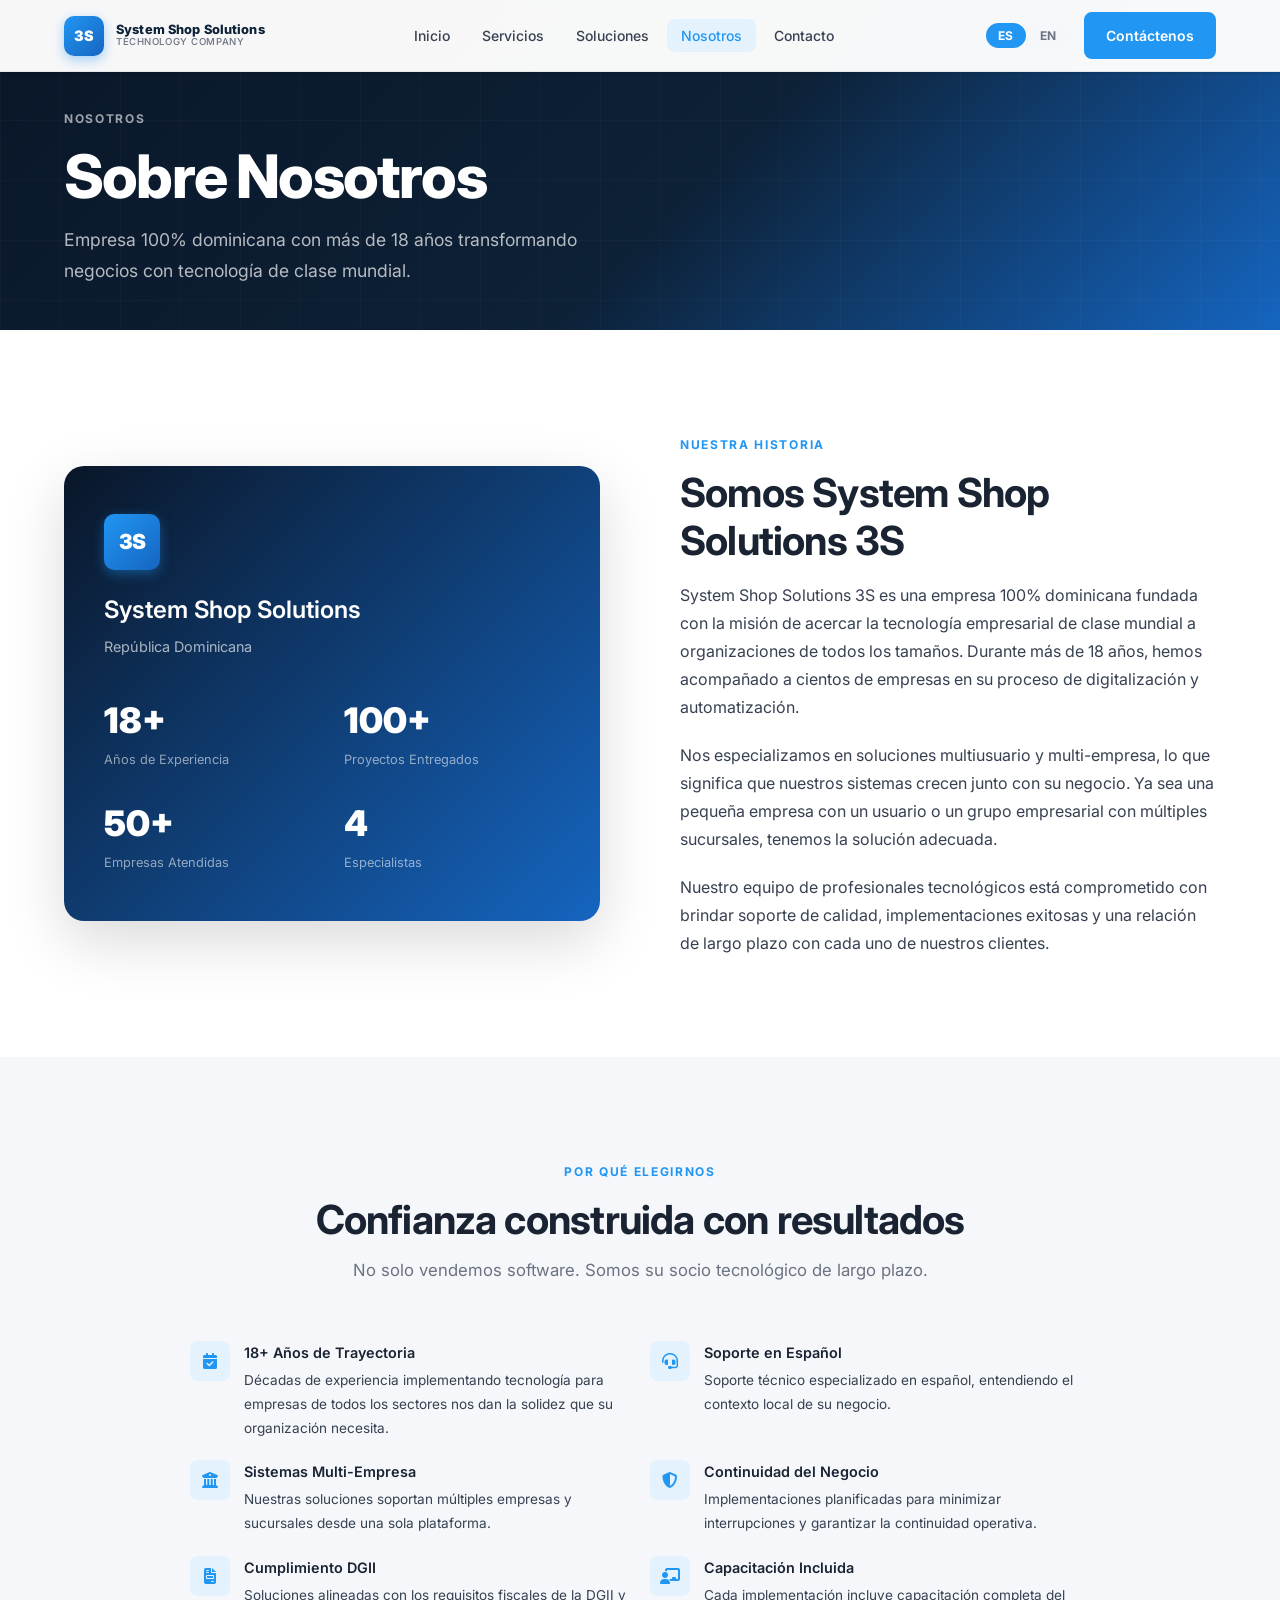
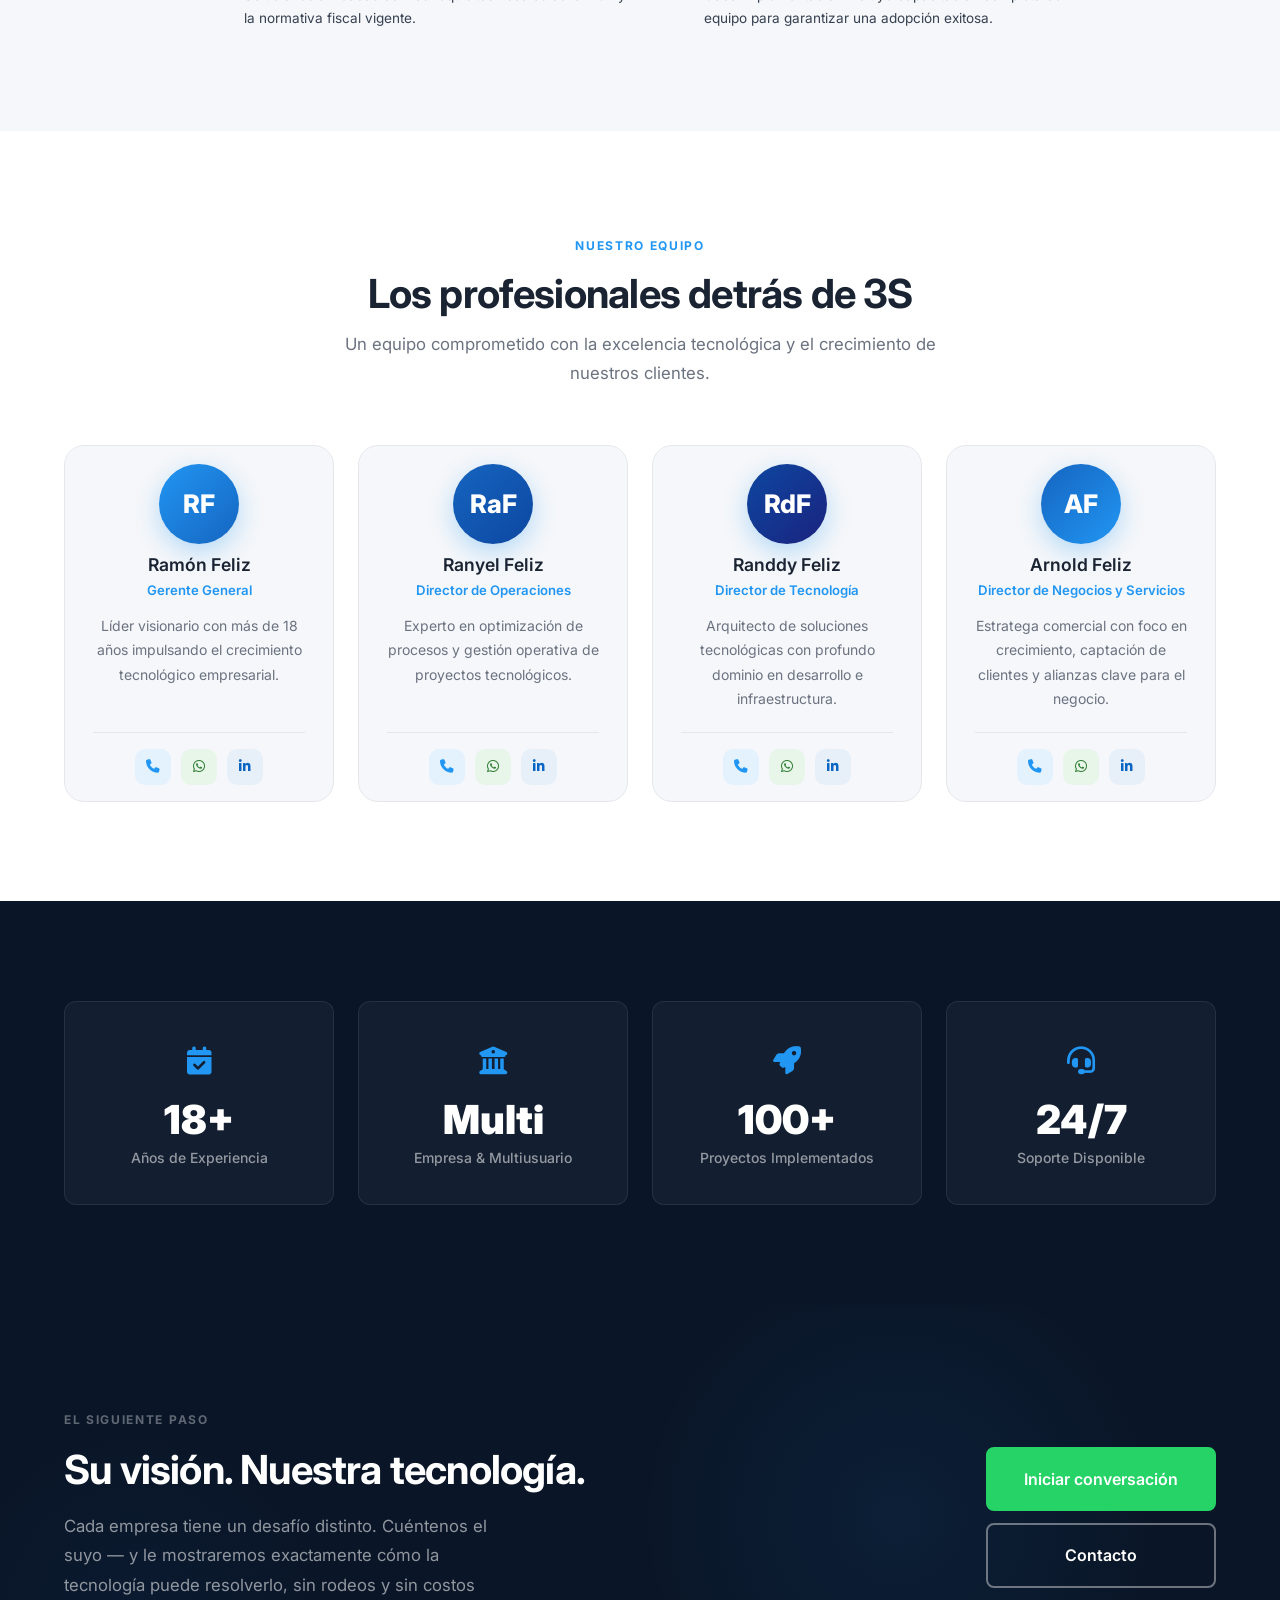
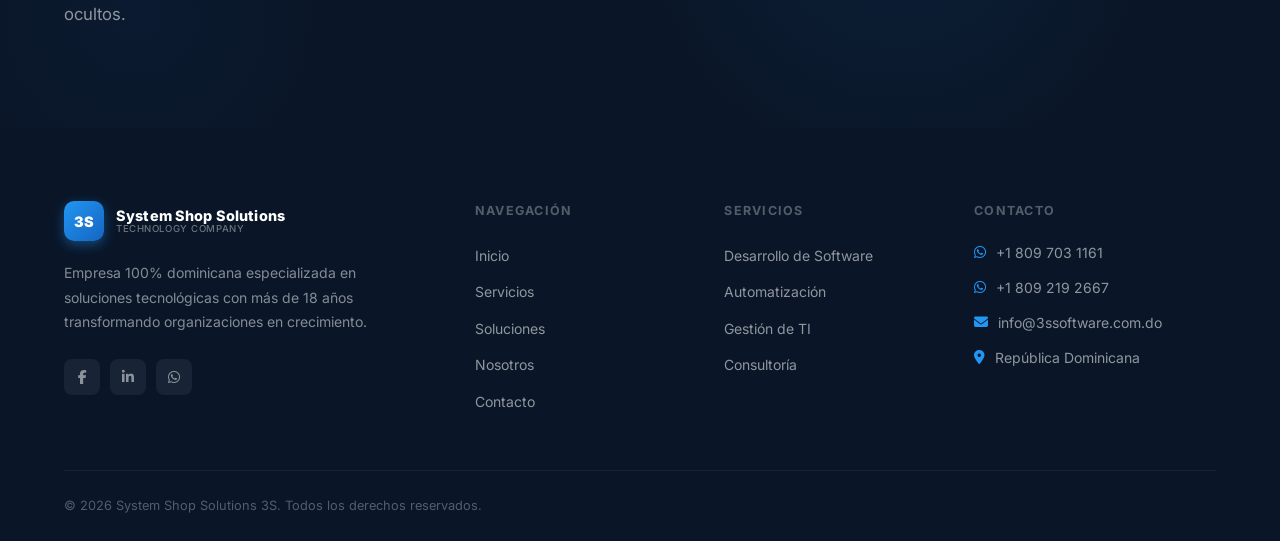
==== commit 0478ff0d: "Final polish: phone input, footer cleanup, i18n fixes, and UI refinements" ====
--- a/about.html
+++ b/about.html
@@ -5,7 +5,7 @@
   <meta name="viewport" content="width=device-width, initial-scale=1.0" />
   <meta name="description" content="Sobre System Shop Solutions 3S — Empresa dominicana con más de 18 años transformando negocios con tecnología. Conozca nuestro equipo y nuestra historia." />
   <title>Nosotros | System Shop Solutions 3S</title>
-  <link rel="stylesheet" href="css/style.css?v=20260325-7" />
+  <link rel="stylesheet" href="css/style.css?v=20260325-8" />
   <link rel="stylesheet" href="https://cdnjs.cloudflare.com/ajax/libs/font-awesome/6.5.1/css/all.min.css" />
 </head>
 <body>
@@ -160,7 +160,7 @@
           </div>
         </div>
         <div class="pillar reveal reveal-delay-4">
-          <div class="pillar-icon"><i class="fa-solid fa-shield-check"></i></div>
+          <div class="pillar-icon"><i class="fa-solid fa-shield-halved"></i></div>
           <div class="pillar-text">
             <h4 data-i18n="pillar4.t">Continuidad del Negocio</h4>
             <p data-i18n="pillar4.d">Implementaciones planificadas para minimizar interrupciones y garantizar la continuidad operativa.</p>
@@ -371,10 +371,6 @@
       </div>
       <div class="footer-bottom">
         <p class="footer-copy" data-i18n="footer.copy">© 2025 System Shop Solutions 3S. Todos los derechos reservados.</p>
-        <div class="footer-legal">
-          <a href="#" data-i18n="footer.privacy">Privacidad</a>
-          <a href="#" data-i18n="footer.terms">Términos</a>
-        </div>
       </div>
     </div>
   </footer>
--- a/css/style.css
+++ b/css/style.css
@@ -1576,6 +1576,7 @@
   border: 1px solid var(--c-border);
   border-radius: var(--r-m);
   margin-top: 32px;
+  position: relative;
   transition: var(--t);
 }
 .principal-contact-card:hover {
@@ -2226,14 +2227,14 @@
     font-weight: 800;
     line-height: 1.28;
     letter-spacing: -0.4px;
-    margin-bottom: 16px;
+    margin-bottom: 20px;
     hyphens: auto;
   }
   .hero-subtitle {
     font-size: 0.925rem;
     line-height: 1.75;
     opacity: 0.85;
-    margin-bottom: 28px;
+    margin-bottom: 24px;
   }
   /* CTA: stacked full-width, clear visual hierarchy */
   .hero-cta { gap: 12px; margin-bottom: 32px; }
@@ -2267,6 +2268,9 @@
   .hero-title    { font-size: 1.4rem; }
   .hero-subtitle { font-size: 0.875rem; }
   .hero-cta .btn { padding: 13px 16px; }
+  /* Stats add visual noise at this size — hide them */
+  .hero-stats-divider,
+  .hero-stats { display: none; }
 }
 
 /* ============================================================
@@ -2278,8 +2282,8 @@
   display: flex;
   align-items: center;
   gap: 10px;
-  padding-bottom: 22px;
-  margin-bottom: 6px;
+  padding-bottom: 18px;
+  margin-bottom: 4px;
   border-bottom: 1px solid rgba(255,255,255,.1);
 }
 .nav-mobile-logo .logo-mark {
@@ -2352,7 +2356,7 @@
 
 /* Generous container spacing */
 .nav-mobile {
-  padding: 92px 28px 44px;
+  padding: 80px 28px 44px;
   gap: 2px;
 }
 
@@ -2479,22 +2483,21 @@
 /* Microcopy trust hint below CTAs */
 .hero-microcopy {
   font-size: .75rem;
-  color: rgba(255,255,255,.28);
+  color: rgba(255,255,255,.38);
   letter-spacing: .04em;
   margin-bottom: 0;
 }
 
 @media (max-width: 768px) {
-  .hero-microcopy { font-size: .7rem; }
-  /* Restore tap-target-friendly spacing on mobile */
+  .hero-microcopy { font-size: .7rem; color: rgba(255,255,255,.42); }
+  /* Tight gap between CTAs and microcopy */
   .hero-cta { margin-bottom: 12px; }
 }
 
 @media (max-width: 480px) {
-  /* Microcopy adds noise above fold on small screens — hide it */
-  .hero-microcopy { display: none; }
-  /* CTA margin-bottom owns the gap before divider (microcopy hidden) */
-  .hero-cta { margin-bottom: 28px; }
+  /* Show microcopy at readable opacity; tighten CTA gap */
+  .hero-microcopy { font-size: .72rem; color: rgba(255,255,255,.44); }
+  .hero-cta { margin-bottom: 14px; }
 }
 
 /* ============================================================
@@ -2507,15 +2510,15 @@
 }
 
 .team-card--about {
-  padding: 20px 22px 18px;
+  padding: 18px 28px 16px;
   background: var(--c-bg);
 }
 
 .team-card--about .team-avatar {
-  width: 88px;
-  height: 88px;
-  font-size: 1.75rem;
-  margin-bottom: 12px;
+  width: 80px;
+  height: 80px;
+  font-size: 1.6rem;
+  margin-bottom: 10px;
 }
 
 .team-card--about h3 {
@@ -2525,6 +2528,51 @@
 
 @media (max-width: 480px) {
   .team-card--about {
-    padding: 20px 16px 18px;
+    padding: 16px 18px 14px;
   }
+}
+
+/* ============================================================
+   CONTACT PAGE — Inline style replacements
+   ============================================================ */
+
+/* WA-colored contact item icon */
+.contact-item-icon--wa {
+  background: #E8F5E9;
+  color: #2E7D32;
+}
+
+/* Social section block */
+.contact-social { margin-top: 28px; }
+.contact-social-label {
+  display: block;
+  font-size: .72rem;
+  font-weight: 700;
+  color: var(--c-muted);
+  text-transform: uppercase;
+  letter-spacing: .1em;
+  margin-bottom: 12px;
+}
+.contact-social-icons { display: flex; gap: 10px; }
+
+/* Light-background social icons (contact page variant) */
+.contact-social-icons .footer-social {
+  background: var(--c-accent-lt);
+}
+.contact-social-icons .footer-social i { color: var(--c-accent); }
+.contact-social-icons .footer-social--wa-icon { background: #E8F5E9; }
+.contact-social-icons .footer-social--wa-icon i { color: #2E7D32; }
+
+/* Dirección General card label badge */
+.contact-card-badge {
+  position: absolute;
+  top: -10px;
+  left: 20px;
+}
+.contact-card-badge .section-label,
+.contact-badge-label {
+  background: var(--c-bg);
+  padding: 0 6px;
+  font-size: .65rem;
+  letter-spacing: .12em;
 }
